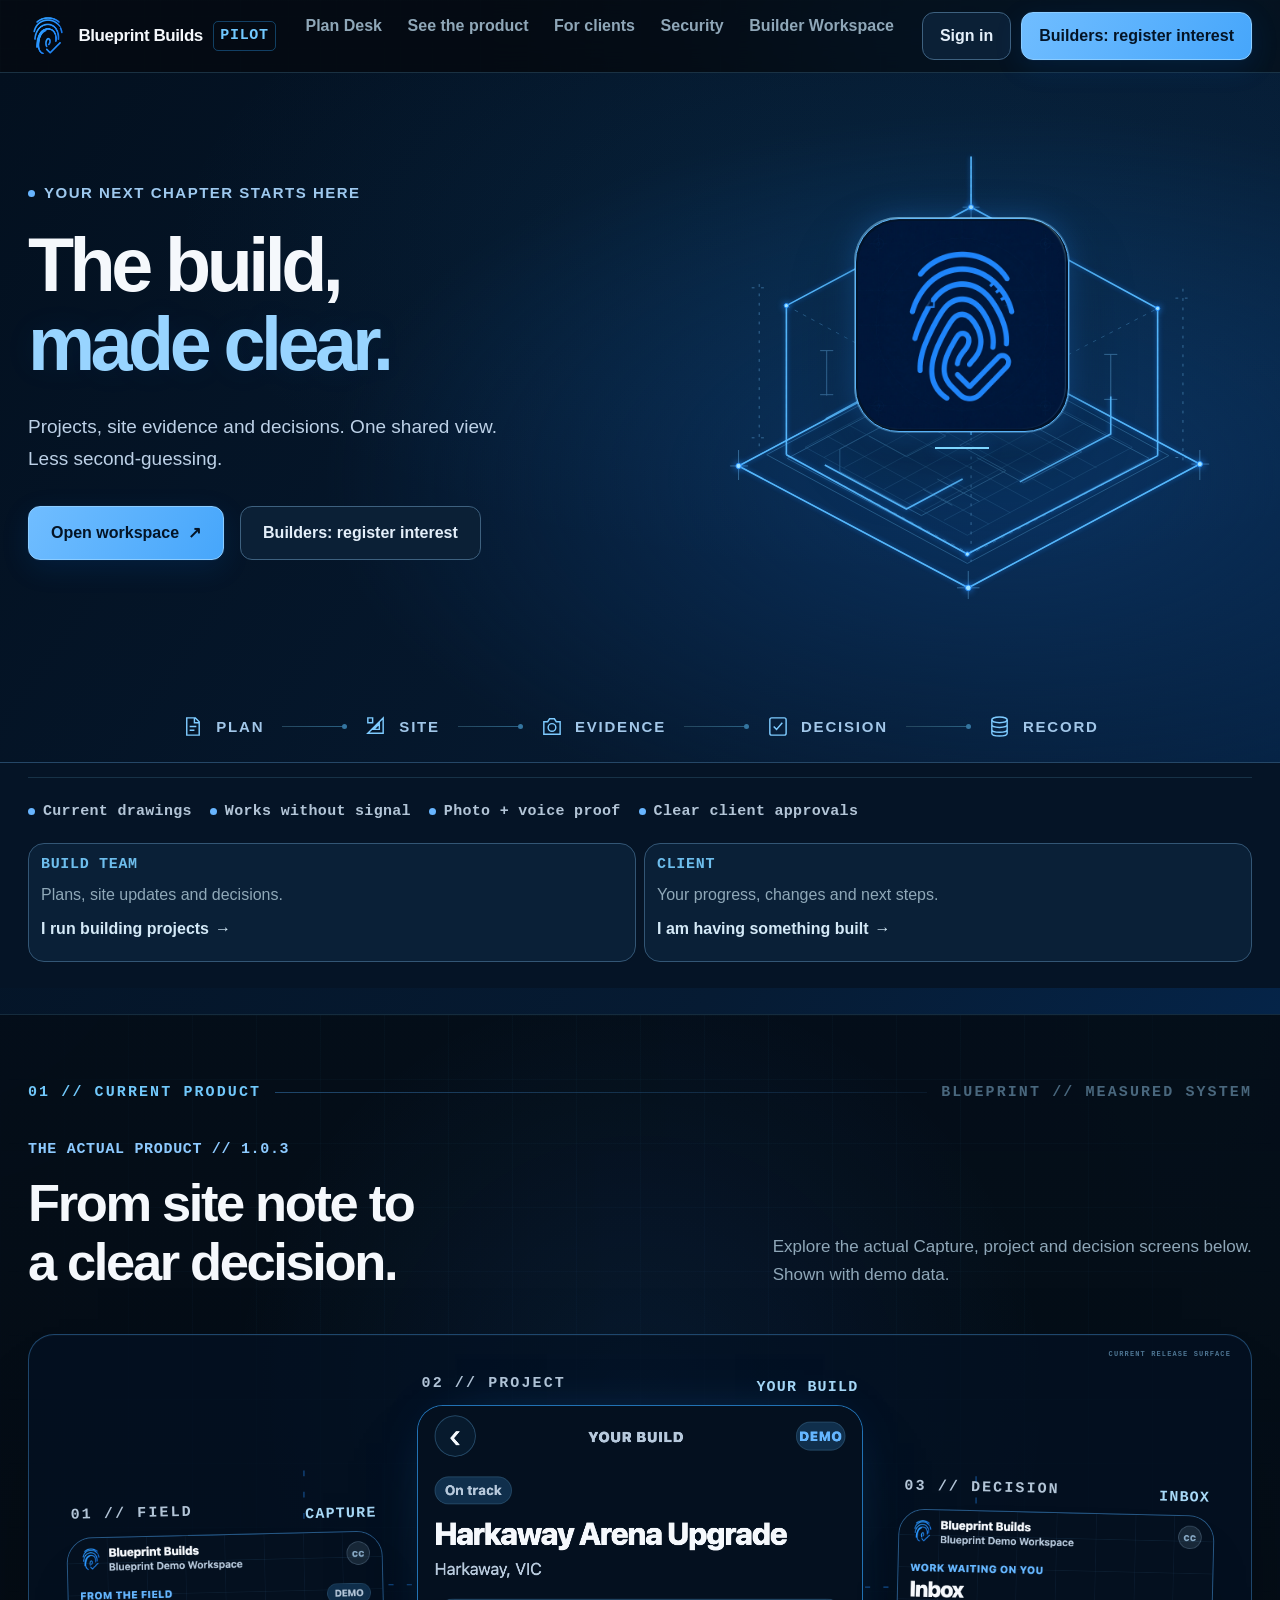
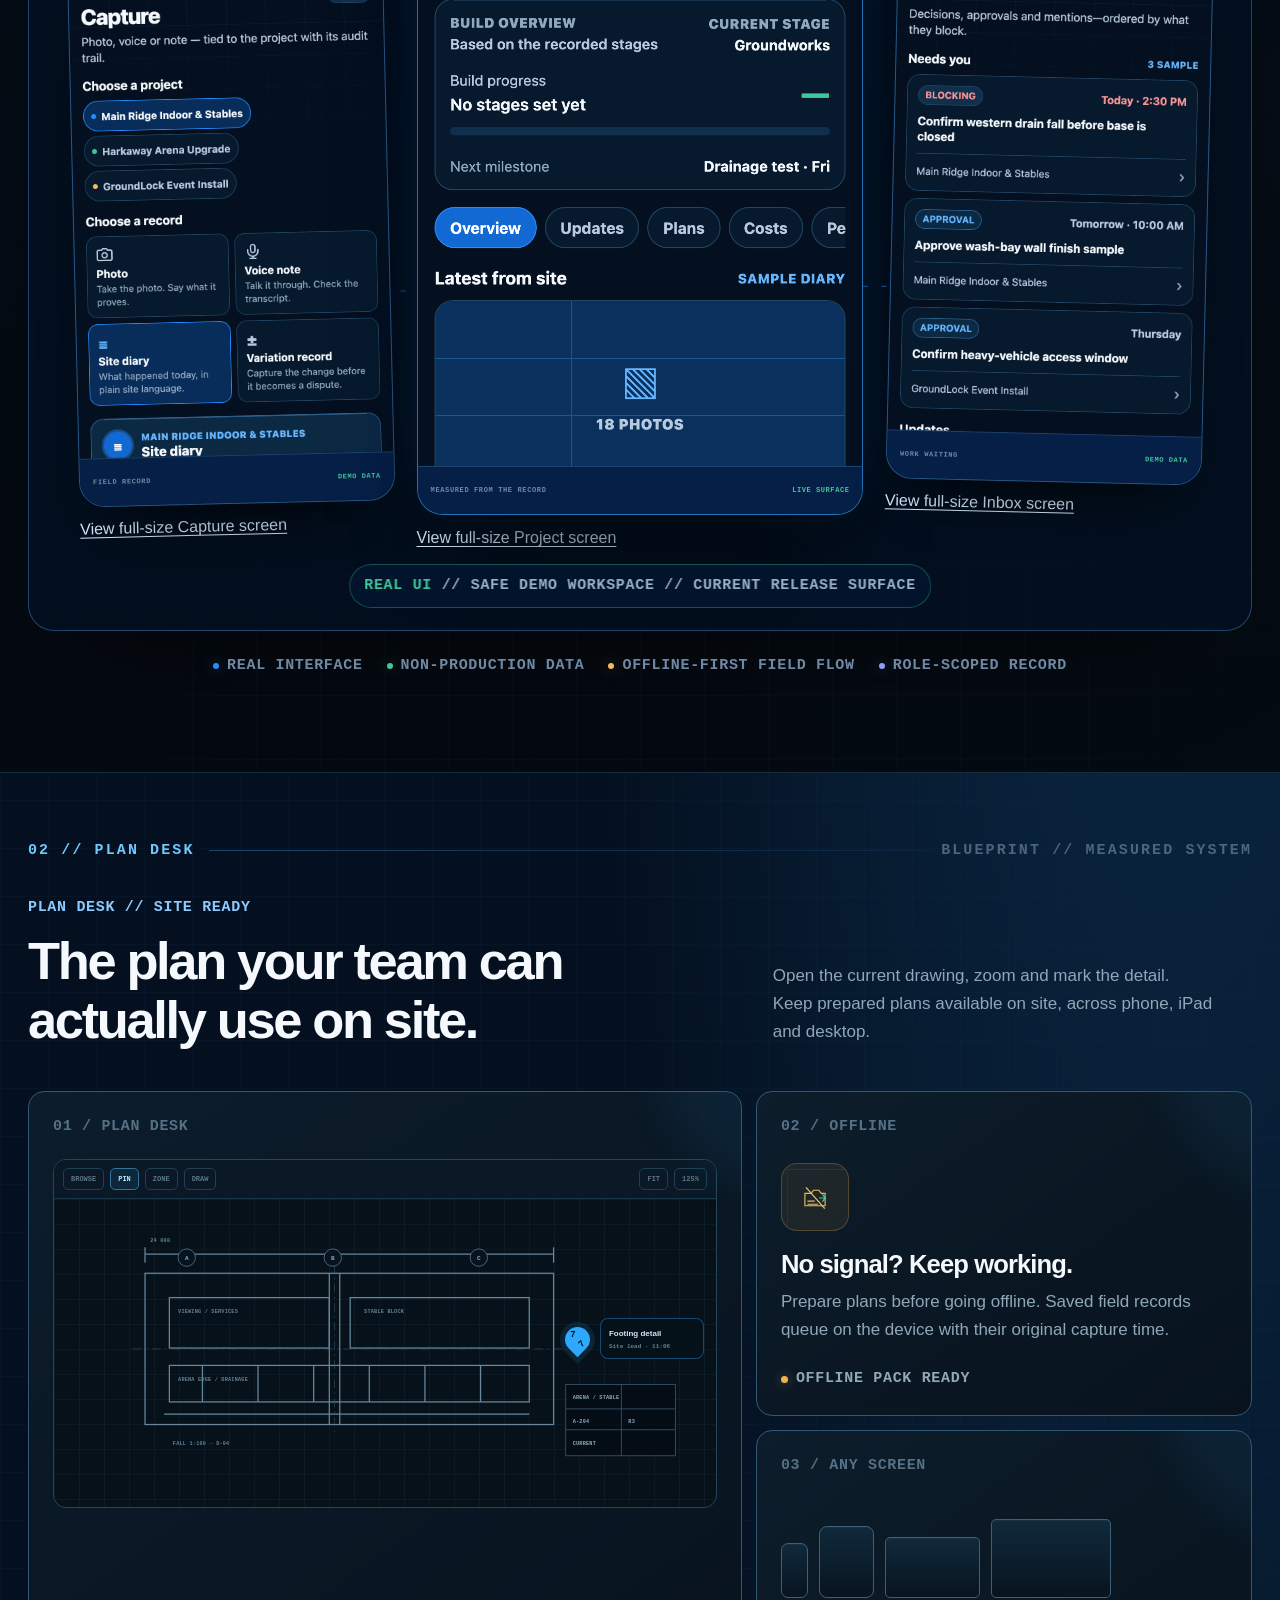
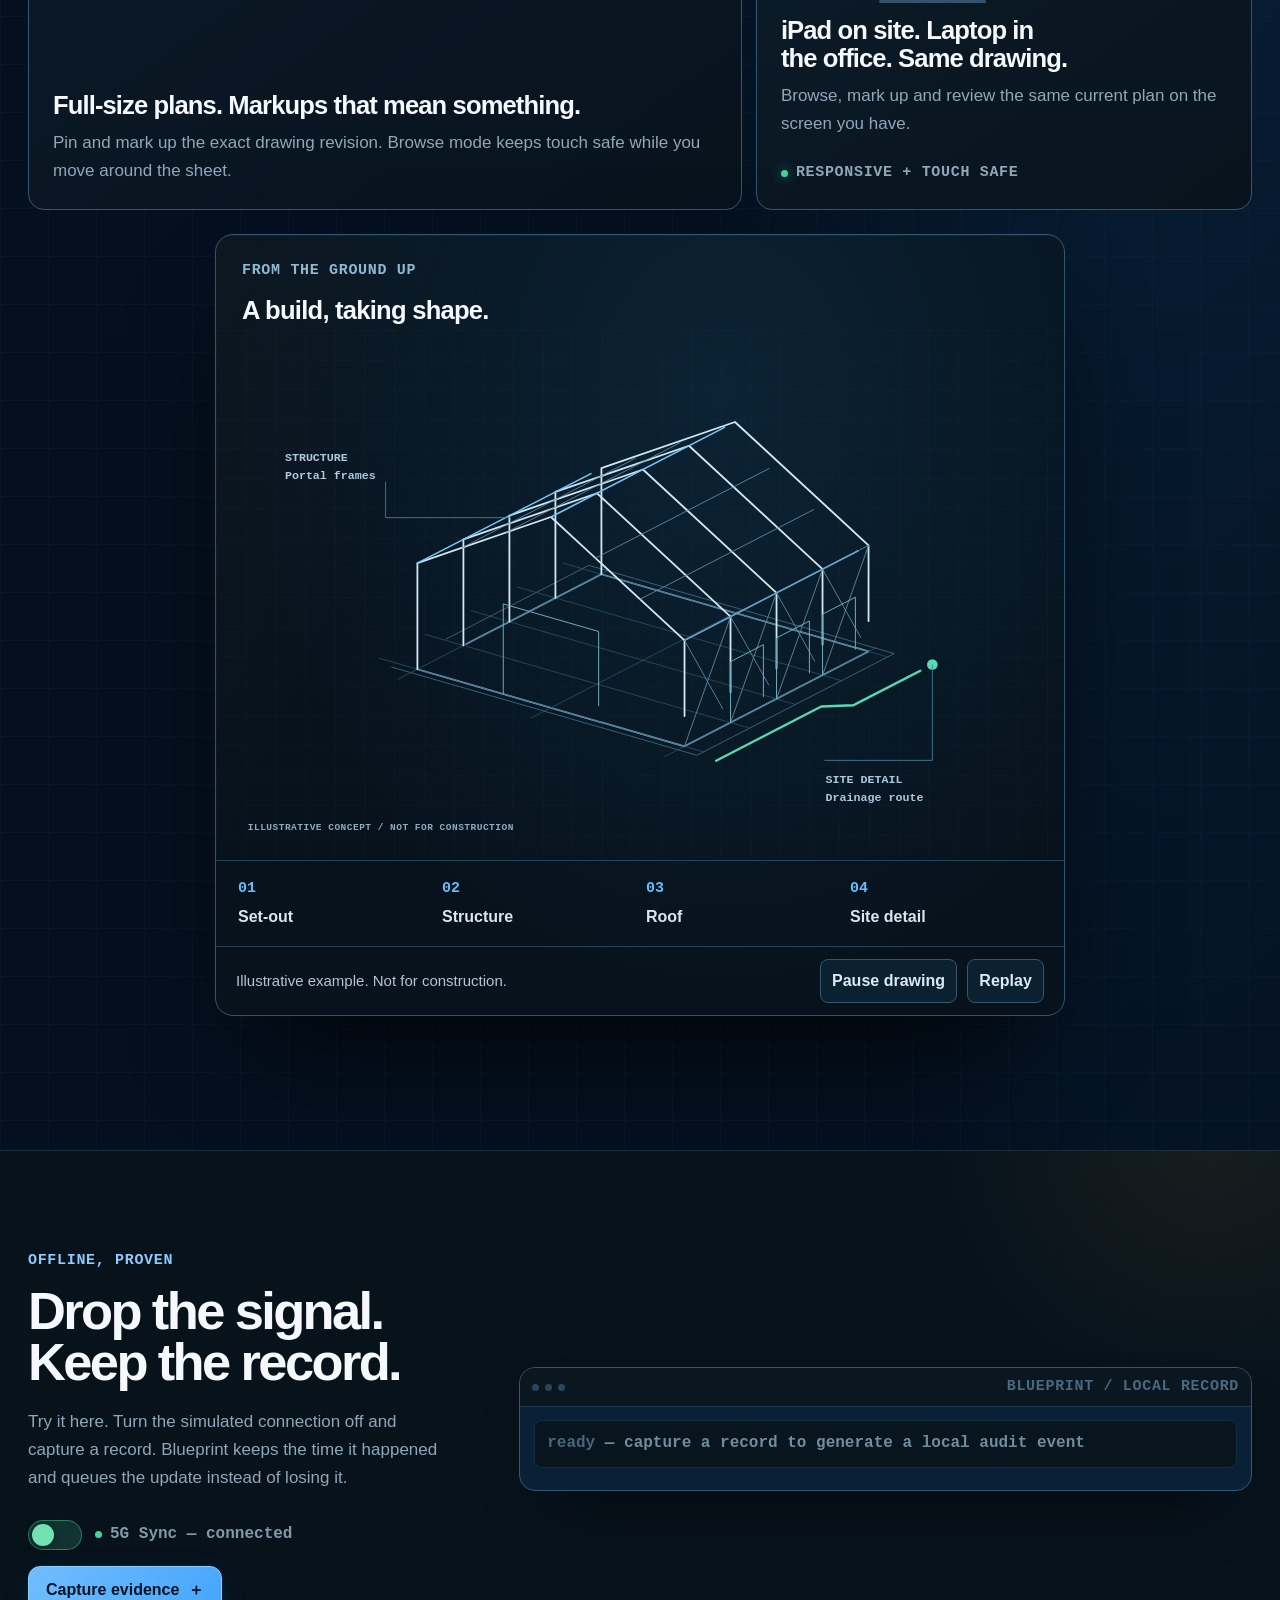
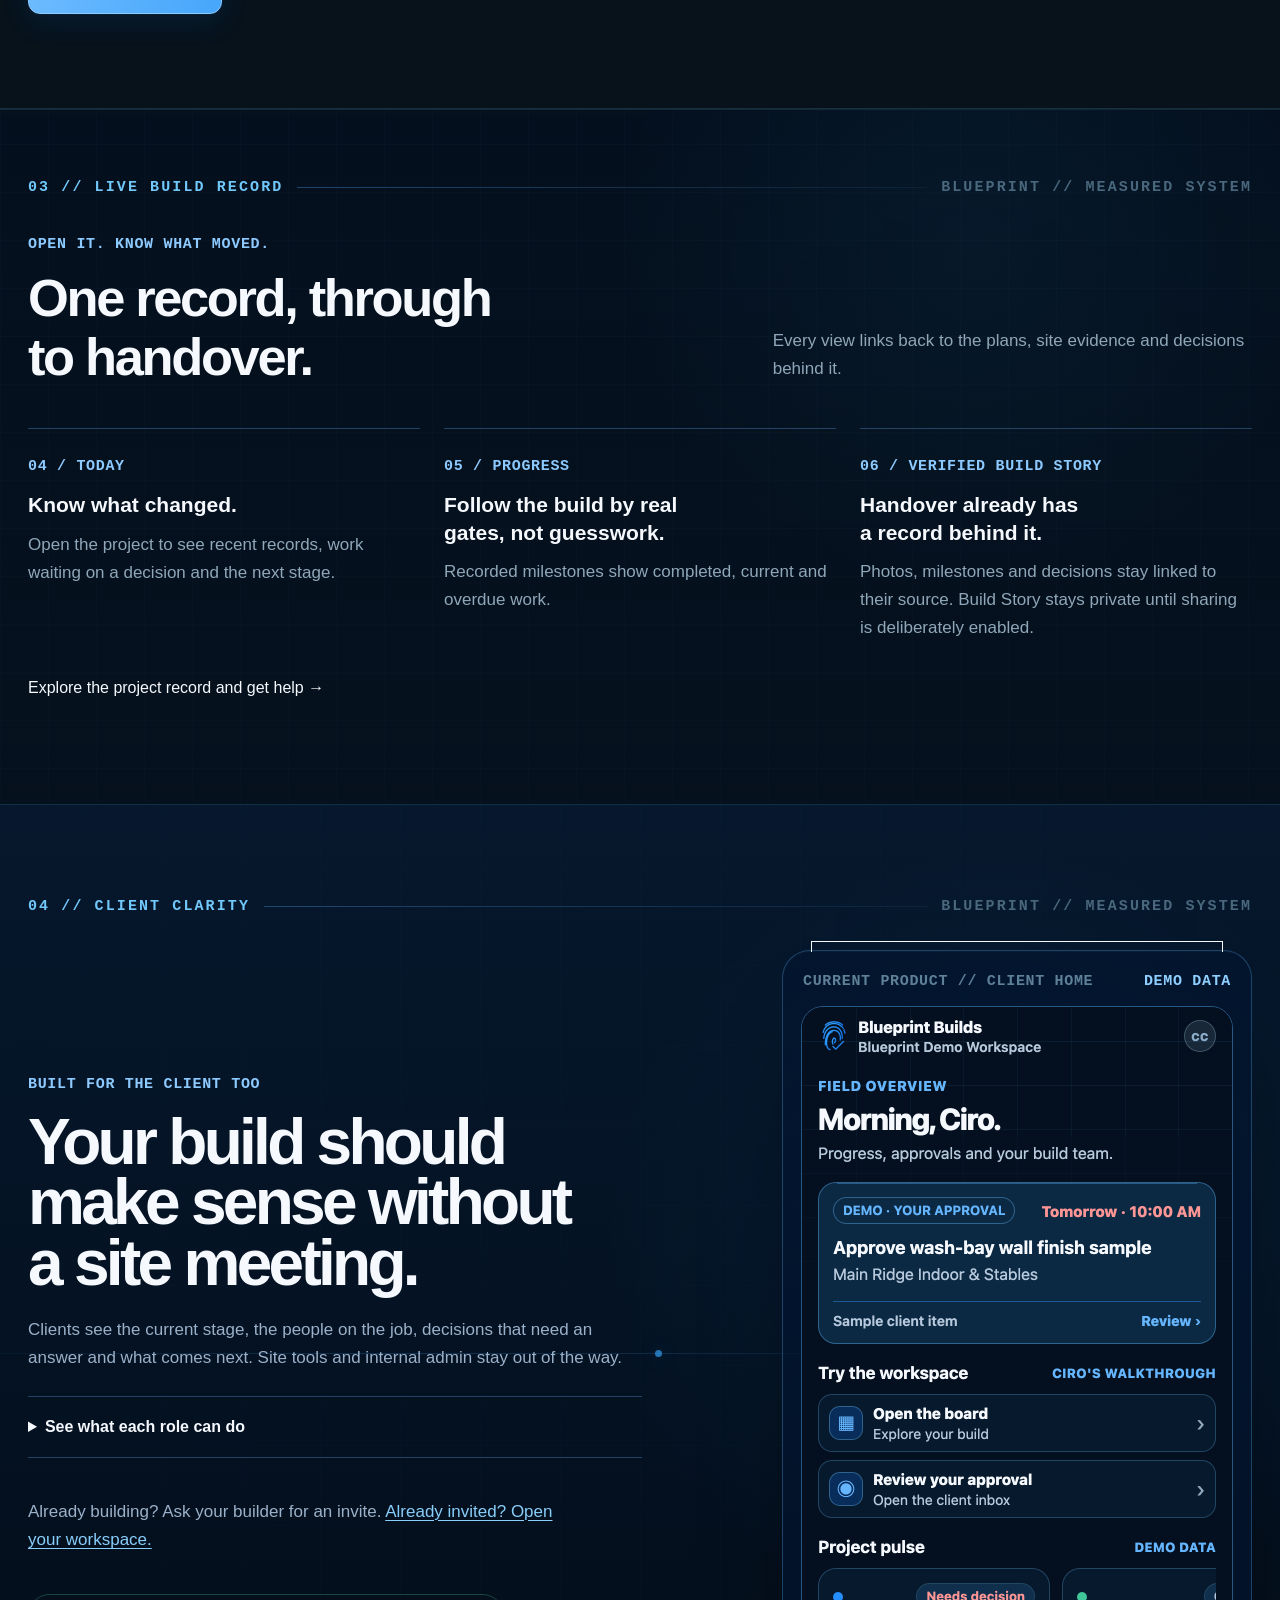
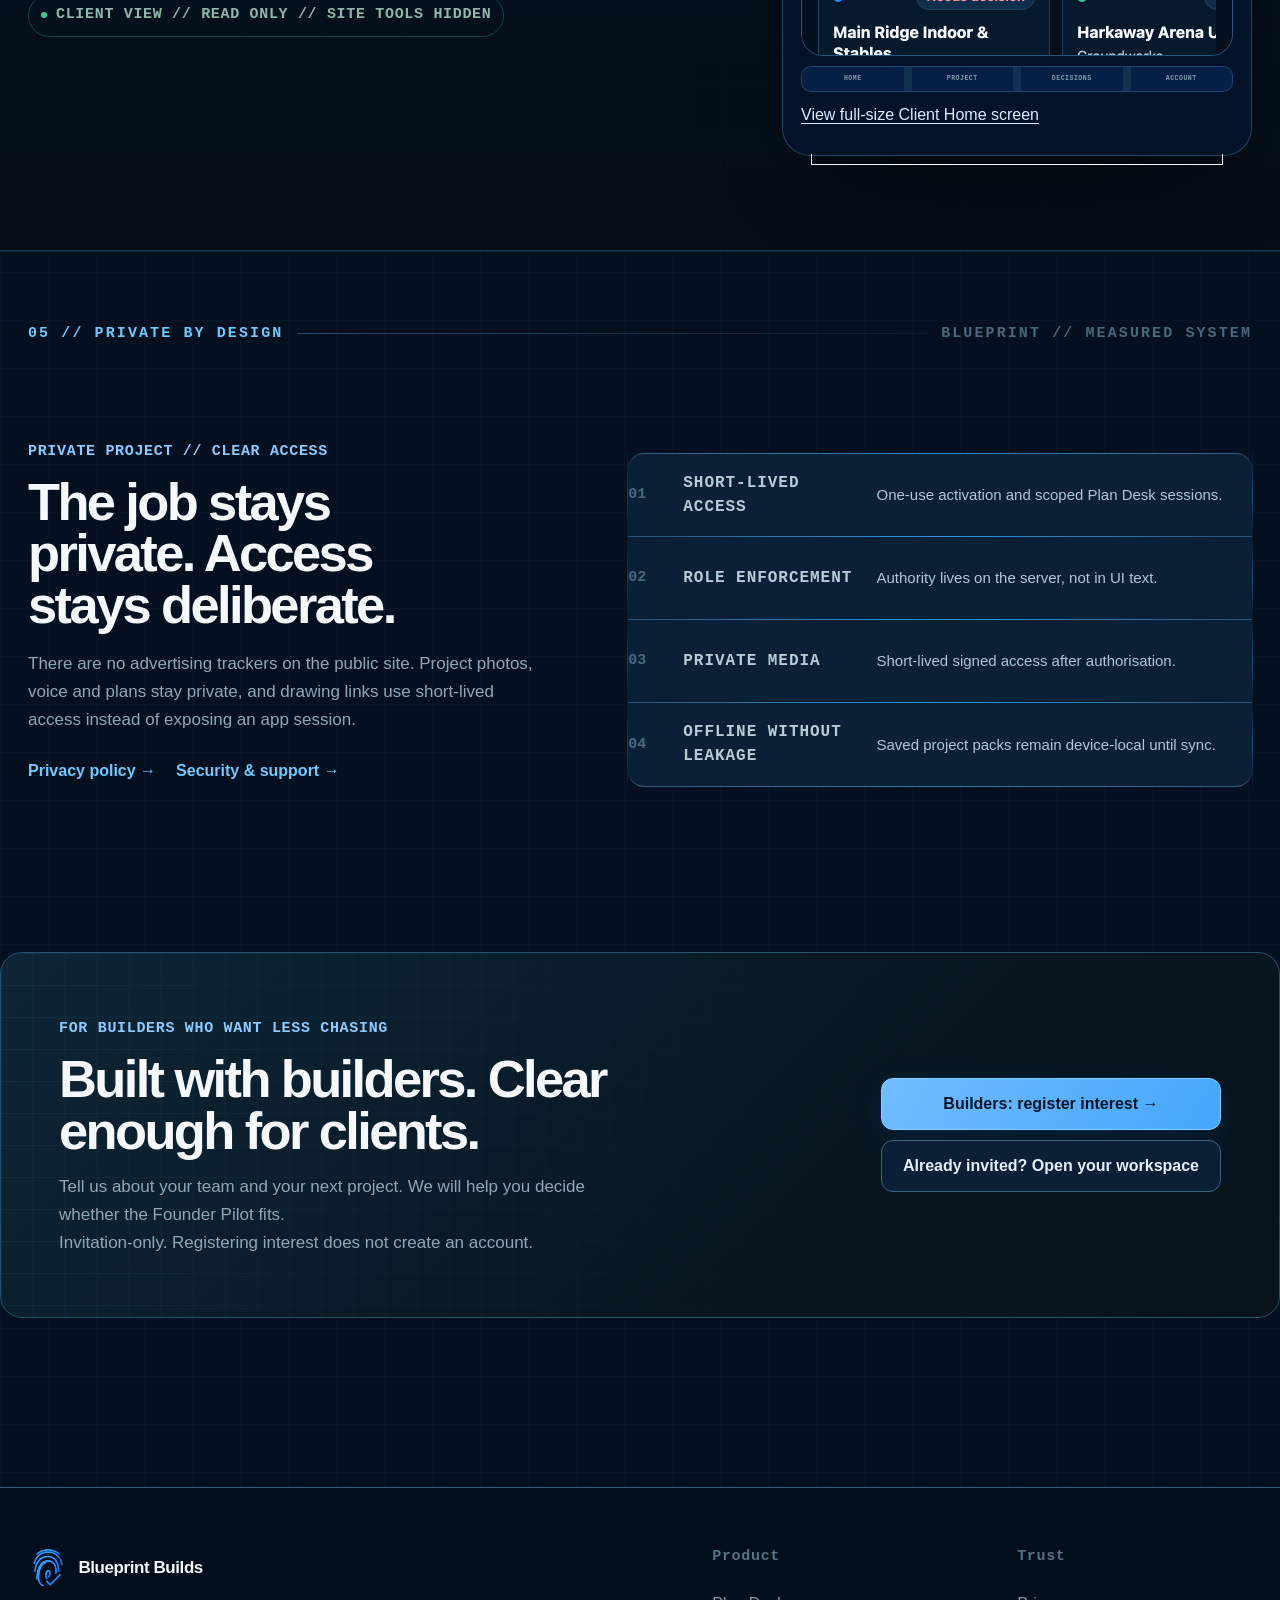
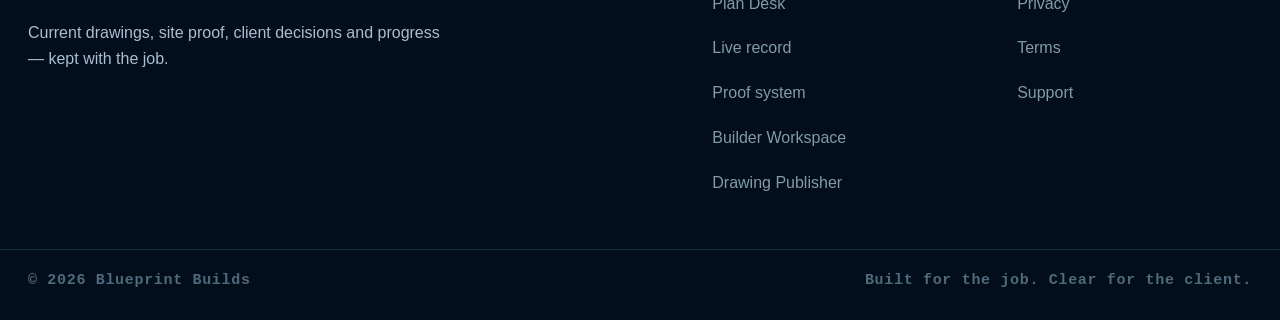
==== index.html @ 15d4aab5 "Publish current Blueprint product visuals" ====
<!DOCTYPE html>
<html lang="en-AU">
<head>
<meta charset="UTF-8" />
<meta name="viewport" content="width=device-width, initial-scale=1" />
<title>Blueprint Builds — Plans, Site Proof & Client Decisions</title>
<meta name="description" content="Keep current drawings, site records, variations, approvals and progress connected from the first day on site to handover." />
<meta name="theme-color" content="#04101f">
<meta name="robots" content="index,follow,max-image-preview:large" />
<link rel="icon" sizes="16x16" href="/assets/icons/fingerprint-16.png" type="image/png">
<link rel="icon" sizes="32x32" href="/assets/icons/fingerprint-32.png" type="image/png">
<link rel="icon" sizes="48x48" href="/assets/icons/fingerprint-48.png" type="image/png">
<link rel="canonical" href="https://blueprintbuilds.app/" />
<meta property="og:title" content="Blueprint Builds — The build, made clear." />
<meta property="og:description" content="Current drawings, site proof, client decisions and progress kept together from site start to handover." />
<meta property="og:type" content="website" />
<meta property="og:url" content="https://blueprintbuilds.app/" />
<meta property="og:image" content="https://blueprintbuilds.app/assets/og-blueprint-builds.png" />
<meta name="twitter:card" content="summary_large_image" />
<link rel="stylesheet" href="/assets/home.css" />
<link rel="stylesheet" href="/assets/blueprint-pulse-home.css" />
<link rel="stylesheet" href="/assets/blueprint-product-media.css" />
<link rel="stylesheet" href="/assets/blueprint-motion-system.css" />
<link rel="stylesheet" href="/assets/blueprint-client-experience.css" />
<link rel="stylesheet" href="/assets/blueprint-build-story.css" />
<link rel="stylesheet" href="/assets/blueprint-arrival.css?v=signature-20260920" />
<script type="application/ld+json">
{
  "@context": "https://schema.org",
  "@type": "SoftwareApplication",
  "name": "Blueprint Builds",
  "url": "https://blueprintbuilds.app/",
  "applicationCategory": "BusinessApplication",
  "operatingSystem": "Web, iOS",
  "description": "Construction delivery software that keeps current plans, site records, decisions, approvals and progress connected for build teams and clients.",
  "featureList": [
    "Adaptive construction Plan Desk",
    "Offline PDF viewing and markups",
    "Time-stamped field evidence",
    "Auditable decisions and variations",
    "Record-derived Build Flight Tracker",
    "Live Today cockpit",
    "Verified Build Story and secure workspace handoff",
    "Role-scoped client access",
    "Evidence bundle export"
  ]
}
</script>
<link rel="stylesheet" href="/assets/blueprint-readability-v1.css">
<link rel="apple-touch-icon" sizes="180x180" href="/apple-touch-icon.png">
<link rel="stylesheet" href="/assets/blueprint-system-v1.css">
</head>
<body class="bp-readable bp-home" data-bpb-system="signature-v1" data-bpb-surface="home">
<div class="blueprint-field" aria-hidden="true"></div>
<div class="ambient ambient-a" aria-hidden="true"></div>
<div class="ambient ambient-b" aria-hidden="true"></div>

<header class="nav">
  <div class="shell nav-inner">
    <a class="brand" href="/" data-testid="nav-logo" aria-label="Blueprint Builds home">
      <span class="brand-mark"><img src="/assets/blueprint-fingerprint.png" alt="" width="30" height="30" /></span>
      <span>Blueprint <b>Builds</b></span>
      <span class="brand-version">PILOT</span>
    </a>
    <nav class="nav-links" aria-label="Primary">
      <a href="#plan-desk">Plan Desk</a>
      <a href="#product-reality">See the product</a>
      <a href="#client-clarity">For clients</a>
      <a href="#security">Security</a>
      <a href="/workspace/">Builder Workspace</a>
    </nav>
    <div class="nav-actions">
      <a class="btn btn-quiet" href="/workspace/">Sign in</a>
      <a class="btn btn-primary" href="#access">Builders: register interest</a>
      <button class="nav-toggle" data-testid="nav-menu-toggle" type="button" aria-label="Open menu" aria-expanded="false">
        <span></span><span></span><span></span>
      </button>
    </div>
  </div>
  <div class="mobile-menu" data-testid="mobile-menu">
    <a href="#plan-desk">Plan Desk</a>
    <a href="#live-record">Live record</a>
    <a href="#proof-system">Proof system</a>
    <a href="#roles">Access</a>
    <a href="#security">Security</a>
    <a href="/workspace/">Builder Workspace</a>
    <a class="btn btn-primary" href="#access">Builders: register interest</a>
  </div>
</header>

<main>
  <section class="hero">
    <div class="shell hero-grid">
      <div class="hero-copy">
        <div class="eyebrow"><span class="pulse"></span> YOUR NEXT CHAPTER STARTS HERE</div>
        <h1>The build,<br><span>made clear.</span></h1>
        <p class="hero-lead">Projects, site evidence and decisions. One shared view. Less second-guessing.</p>
        <div class="hero-actions">
          <a class="btn btn-primary btn-large" href="/workspace/">Open workspace <span aria-hidden="true">↗</span></a>
          <a class="btn btn-quiet btn-large" href="#access">Builders: register interest</a>
        </div>
      </div>

      <div class="bp-arrival hero-system" data-blueprint-arrival data-state="finished">
        <div class="bp-arrival-sheet" aria-hidden="true" inert>
          <svg class="bpb-plan-drawing" viewBox="0 0 600 480" fill="none" focusable="false">
 <path class="bpb-plan-floor" d="M62 337L310 205L554 335L307 467Z"/>
 <g class="bpb-plan-ghost">
  <path d="M62 337L310 205L554 335L307 467L62 337Z M92 325L308 210L521 326L306 441L92 325Z M114 329L307 226L500 329L306 431L114 329Z"/>
  <path d="M133 317L307 224L482 317 M153 328L326 235 M174 339L347 246 M196 350L368 257 M217 362L389 269 M239 373L411 280 M260 384L432 291 M281 395L454 303 M133 317L306 411L482 317 M156 305L329 399 M179 293L352 387 M202 281L375 375 M225 269L398 363 M248 257L421 351 M271 245L444 339" opacity=".44"/>
  <path d="M170 319L280 260L340 292L298 315L347 342L257 390L170 343V319Z M355 283L428 322L366 355L316 328 M241 282L283 305L241 327L201 305 M274 351L319 375 M259 362L290 379"/>
  <path d="M113 325V166L310 61L509 169V326 M310 61V211 M113 166L310 272L509 169 M113 325L310 431L509 326" stroke-dasharray="4 6"/>
 </g>
 <g class="bpb-plan-detail">
  <path d="M62 320V352 M53 337H72 M554 320V352 M545 335H564 M307 449V479 M295 467H319 M310 47V75 M301 61H319"/>
  <path d="M84 143V317 M76 147H92 M76 307H92 M536 148V337 M528 158H544 M528 328H544 M310 7V56 M310 277V439" stroke-dasharray="3 7"/>
  <path d="M156 262V214 M163 214H149 M163 261H149 M459 266V218 M452 218H466 M452 266H466"/>
 </g>
 <g class="bpb-plan-route">
  <path data-trace pathLength="1" d="M62 337L307 467L554 335"/>
  <path data-trace pathLength="1" d="M62 337L310 205L554 335"/>
  <path data-trace pathLength="1" d="M113 325L306 431L509 326"/>
  <path data-trace pathLength="1" d="M113 325V166L310 61L509 169V326"/>
  <path data-trace pathLength="1" d="M310 61V7 M310 270V304 M154 336L241 383L301 351"/>
  <path data-trace pathLength="1" d="M362 354L459 303V263 M155 287L199 263V227"/>
 </g>
 <g class="bpb-plan-node"><circle cx="62" cy="337" r="2.8"/><circle cx="307" cy="467" r="3"/><circle cx="554" cy="335" r="2.8"/><circle cx="113" cy="166" r="2.3"/><circle cx="310" cy="61" r="2.7"/><circle cx="509" cy="169" r="2.3"/><circle cx="306" cy="431" r="2.3"/></g>
</svg>
          <div class="bpb-mark-stage" data-mark-stage>
            <img class="bp-arrival-art" data-arrival-art src="/assets/blueprint-identity-master.webp" width="178" height="178" alt="" fetchpriority="high" decoding="sync" />
            <div class="bp-arrival-rule"></div>
          </div>
        </div>
        <button class="bp-arrival-skip" type="button" data-arrival-skip hidden aria-label="Skip welcome animation">Still view</button>
      </div>
    </div>
    <div class="shell truth-rail" aria-label="Blueprint Builds connected workflow">
      <span><svg aria-hidden="true" viewBox="0 0 24 24" focusable="false"><path d="M6 3h9l4 4v14H6z M14 3v5h5 M9 12h7 M9 16h5"/></svg>PLAN</span><i></i><span><svg aria-hidden="true" viewBox="0 0 24 24" focusable="false"><path d="M4 19L20 3v16H4z M10 15l6-6v6z M4 3h5v5H4z"/></svg>SITE</span><i></i><span><svg aria-hidden="true" viewBox="0 0 24 24" focusable="false"><path d="M4 7h4l2-3h5l2 3h4v13H4z"/><circle cx="12.5" cy="13" r="4"/></svg>EVIDENCE</span><i></i><span><svg aria-hidden="true" viewBox="0 0 24 24" focusable="false"><rect x="4" y="3" width="17" height="18" rx="2"/><path d="M8 12l3 3 6-7"/></svg>DECISION</span><i></i><span><svg aria-hidden="true" viewBox="0 0 24 24" focusable="false"><ellipse cx="12" cy="5" rx="8" ry="3"/><path d="M4 5v14c0 4 16 4 16 0V5 M4 10c0 4 16 4 16 0 M4 15c0 4 16 4 16 0"/></svg>RECORD</span>
    </div>
  <div class="bpb-welcome-audiences" aria-label="For building teams and clients"><div class="shell">
        <div class="hero-facts" aria-label="Blueprint Builds product facts">
          <span><i class="status status-live"></i> Current drawings</span>
          <span><i class="status status-offline"></i> Works without signal</span>
          <span><i class="status status-proof"></i> Photo + voice proof</span>
          <span><i class="status status-secure"></i> Clear client approvals</span>
        </div>
        <div class="hero-audiences" aria-label="Blueprint Builds for builders and clients">
          <div><span>BUILD TEAM</span><p>Plans, site updates and decisions.</p><a href="#access">I run building projects <span aria-hidden="true">&rarr;</span></a></div>
          <div><span>CLIENT</span><p>Your progress, changes and next steps.</p><a href="#client-clarity">I am having something built <span aria-hidden="true">&rarr;</span></a></div>
        </div>
  </div></div>
  </section>





  <section class="product-reality" id="product-reality">
    <div class="shell" id="proof-system">
      <div class="section-heading product-reality-heading reveal">
        <div><span class="section-kicker">THE ACTUAL PRODUCT // 1.0.3</span><h2>From site note to a clear decision.</h2></div>
        <p>Explore the actual Capture, project and decision screens below. Shown with demo data.</p>
      </div>
      <div class="product-reality-stage reveal">
        <svg class="product-reality-wires" viewBox="0 0 1200 760" preserveAspectRatio="none" aria-hidden="true">
          <path d="M105 590H290V472H455V380H600" />
          <path d="M1095 575H914V468H748V380H600" />
          <path d="M270 115V212H430V298H600V380" />
          <path d="M930 120V214H770V300H600V380" />
          <path class="product-wire-ticks" d="M280 580V600M904 565V585M260 202H280M920 204H940M590 370V390" />
        </svg>
        <figure class="product-shot product-shot-capture">
          <figcaption class="product-shot-label"><span>01 // FIELD</span><b>CAPTURE</b></figcaption>
          <div class="product-device">
            <div class="product-viewport"><img src="/assets/product-media/capture-product.png" width="860" height="1560" loading="lazy" alt="Blueprint Builds Capture screen showing photo, voice, site diary and variation record paths" /></div>
            <div class="product-device-footer"><span>FIELD RECORD</span><b>DEMO DATA</b></div>
          </div>
        <a class="bp-screen-link" href="/assets/product-media/capture-product.png" target="_blank" rel="noopener" aria-label="View full-size Capture example screen (opens a new tab)">View full-size Capture screen</a>
        </figure>
        <figure class="product-shot product-shot-primary">
          <figcaption class="product-shot-label"><span>02 // PROJECT</span><b>YOUR BUILD</b></figcaption>
          <div class="product-device">
            <div class="product-viewport"><img src="/assets/product-media/project-command-product.png" width="860" height="1400" loading="lazy" alt="Blueprint Builds project view showing measured progress, the build timeline and a blocking decision" /></div>
            <div class="product-device-footer"><span>MEASURED FROM THE RECORD</span><b>LIVE SURFACE</b></div>
          </div>
        <a class="bp-screen-link" href="/assets/product-media/project-command-product.png" target="_blank" rel="noopener" aria-label="View full-size Project example screen (opens a new tab)">View full-size Project screen</a>
        </figure>
        <figure class="product-shot product-shot-inbox">
          <figcaption class="product-shot-label"><span>03 // DECISION</span><b>INBOX</b></figcaption>
          <div class="product-device">
            <div class="product-viewport"><img src="/assets/product-media/inbox-product.png" width="860" height="1560" loading="lazy" alt="Blueprint Builds Inbox showing blocking decisions and approvals ordered by what they hold up" /></div>
            <div class="product-device-footer"><span>WORK WAITING</span><b>DEMO DATA</b></div>
          </div>
        <a class="bp-screen-link" href="/assets/product-media/inbox-product.png" target="_blank" rel="noopener" aria-label="View full-size Inbox example screen (opens a new tab)">View full-size Inbox screen</a>
        </figure>
        <div class="product-release-note"><strong>REAL UI</strong> // SAFE DEMO WORKSPACE // CURRENT RELEASE SURFACE</div>
      </div>
      <div class="product-swipe-hint" aria-hidden="true">SWIPE // PROJECT -> CAPTURE -> INBOX</div>
      <div class="product-reality-rail" aria-label="Current product proof points">
        <span><i></i> REAL INTERFACE</span><span><i></i> NON-PRODUCTION DATA</span><span><i></i> OFFLINE-FIRST FIELD FLOW</span><span><i></i> ROLE-SCOPED RECORD</span>
      </div>
    </div>
  </section>

  <section class="plan-desk" id="plan-desk">
    <div class="shell">
      <div class="section-heading reveal">
        <div><span class="section-kicker">PLAN DESK // SITE READY</span><h2>The plan your team can actually use on site.</h2></div>
        <p>Open the current drawing, zoom and mark the detail. Keep prepared plans available on site, across phone, iPad and desktop.</p>
      </div>
      <div class="feature-grid">
        <article class="feature-card feature-wide reveal">
          <div class="feature-number">01 / PLAN DESK</div>
          <div class="mini-plan" aria-hidden="true">
            <div class="mini-toolbar"><span>BROWSE</span><span class="selected">PIN</span><span>ZONE</span><span>DRAW</span><i></i><span>FIT</span><span>125%</span></div>
            <div class="mini-sheet">
              <div class="mini-grid"></div>
              <svg class="mini-issued-plan" viewBox="0 0 720 300" aria-hidden="true">
                <g class="mini-plan-lines">
                  <rect x="84" y="60" width="470" height="174"/>
                  <rect x="112" y="88" width="184" height="58"/><rect x="320" y="88" width="206" height="58"/>
                  <rect x="112" y="166" width="414" height="42"/>
                  <path d="M296 60V234M308 60V234M84 48V30M554 48V30M84 38H554"/>
                  <path d="M106 222H526M150 166V208M214 166V208M278 166V208M342 166V208M406 166V208M470 166V208"/>
                  <path class="mini-centre" d="M70 147H566M302 50V244"/>
                </g>
                <g class="mini-plan-refs">
                  <circle cx="132" cy="42" r="10"/><text x="132" y="45">A</text>
                  <circle cx="300" cy="42" r="10"/><text x="300" y="45">B</text>
                  <circle cx="468" cy="42" r="10"/><text x="468" y="45">C</text>
                </g>
                <g class="mini-plan-copy">
                  <text x="90" y="24">24 000</text><text x="122" y="106">VIEWING / SERVICES</text><text x="336" y="106">STABLE BLOCK</text>
                  <text x="122" y="184">ARENA EDGE / DRAINAGE</text><text x="116" y="258">FALL 1:100 → D-04</text>
                </g>
                <g class="mini-plan-titleblock">
                  <rect x="568" y="188" width="126" height="82"/><path d="M568 216H694M568 240H694M632 188V270"/>
                  <text x="576" y="205">ARENA / STABLE</text><text x="576" y="232">A-204</text><text x="640" y="232">R3</text><text x="576" y="258">CURRENT</text>
                </g>
              </svg>
              <div class="mini-pin">7</div>
              <div class="mini-note"><b>Footing detail</b><small>Site lead · 11:06</small></div>
            </div>
          </div>
          <div class="feature-copy"><h3>Full-size plans. Markups that mean something.</h3><p>Pin and mark up the exact drawing revision. Browse mode keeps touch safe while you move around the sheet.</p></div>
        </article>
        <article class="feature-card reveal">
          <div class="feature-number">02 / OFFLINE</div>
          <div class="feature-icon bp-feature-icon" aria-hidden="true"><svg viewBox="0 0 36 36"><path d="M5 12h8l3-4h7l3 4h5v16H5z"/><path d="M9 22h8M9 26h12"/><path class="accent" d="M24 18h7M28 14l3 4-3 4"/><path class="slash" d="M7 5l23 26"/></svg></div>
          <h3>No signal? Keep working.</h3>
          <p>Prepare plans before going offline. Saved field records queue on the device with their original capture time.</p>
          <div class="micro-status"><span class="status status-offline"></span> OFFLINE PACK READY</div>
        </article>
        <article class="feature-card reveal">
          <div class="feature-number">03 / ANY SCREEN</div>
          <div class="device-row" aria-hidden="true"><span class="device-phone"></span><span class="device-tablet"></span><span class="device-laptop"></span><span class="device-wall"></span></div>
          <h3>iPad on site. Laptop in the office. Same drawing.</h3>
          <p>Browse, mark up and review the same current plan on the screen you have.</p>
          <div class="micro-status"><span class="status status-live"></span> RESPONSIVE + TOUCH SAFE</div>
        </article>
      </div>
    </div>
  <div class="bpb-building-example" aria-label="Illustrative architectural sequence"><div class="shell">
<figure class="command-frame building-frame" data-building-sequence>
          <figcaption class="building-heading"><span>FROM THE GROUND UP</span><b>A build, taking shape.</b></figcaption>
<svg class="building-scene" viewBox="0 0 800 500" role="img" aria-labelledby="building-title building-description">
  <title id="building-title">An arena building taking shape from set-out to site detail</title>
  <desc id="building-description">An illustrative building with a ground plan, repeated portal frames, a pitched roof and a highlighted drainage route. This is not a construction drawing or a live project record.</desc>
  <defs><pattern id="building-grid" width="28" height="28" patternUnits="userSpaceOnUse"><path d="M28 0H0V28" fill="none" stroke="currentColor" stroke-width=".5"/></pattern></defs>
  <rect width="800" height="500" fill="url(#building-grid)" class="building-grid"/>
  <g data-building-stage="setout"><path class="building-trace boundary" pathLength="1" d="M165.8 318.0L453.8 401.2L639.8 305.2L351.8 222.0L165.8 318.0"/><path class="building-trace slab" pathLength="1" d="M190.0 320.0L442.0 392.8L615.6 303.2L363.6 230.4L190.0 320.0"/><path class="building-trace datum" pathLength="1" d="M154.0 309.6L478.0 403.2"/><path class="building-trace datum" pathLength="1" d="M197.4 287.2L521.4 380.8"/><path class="building-trace datum" pathLength="1" d="M240.8 264.8L564.8 358.4"/><path class="building-trace datum" pathLength="1" d="M284.2 242.4L608.2 336.0"/><path class="building-trace datum" pathLength="1" d="M327.6 220.0L651.6 313.6"/><path class="building-trace datum" pathLength="1" d="M171.4 329.6L382.2 220.8"/><path class="building-trace datum" pathLength="1" d="M297.4 366.0L508.2 257.2"/><path class="building-trace datum" pathLength="1" d="M423.4 402.4L634.2 293.6"/></g>
  <g data-building-stage="structure"><path class="building-trace portal" pathLength="1" d="M363.6 230.4L363.6 130.4L489.6 86.8L615.6 203.2L615.6 303.2"/><path class="building-trace portal" pathLength="1" d="M320.2 252.8L320.2 152.8L446.2 109.2L572.2 225.6L572.2 325.6"/><path class="building-trace portal" pathLength="1" d="M276.8 275.2L276.8 175.2L402.8 131.6L528.8 248.0L528.8 348.0"/><path class="building-trace portal" pathLength="1" d="M233.4 297.6L233.4 197.6L359.4 154.0L485.4 270.4L485.4 370.4"/><path class="building-trace portal" pathLength="1" d="M190.0 320.0L190.0 220.0L316.0 176.4L442.0 292.8L442.0 392.8"/><path class="building-trace eave" pathLength="1" d="M190.0 220.0L363.6 130.4"/><path class="building-trace eave" pathLength="1" d="M442.0 292.8L615.6 203.2"/><path class="building-trace ridge" pathLength="1" d="M316.0 176.4L489.6 86.8"/></g>
  <g data-building-stage="roof"><path class="building-trace purlin" pathLength="1" d="M232.0 205.5L405.6 115.9"/><path class="building-trace purlin" pathLength="1" d="M274.0 190.9L447.6 101.3"/><path class="building-trace purlin" pathLength="1" d="M358.0 215.2L531.6 125.6"/><path class="building-trace purlin" pathLength="1" d="M400.0 254.0L573.6 164.4"/><path class="building-trace bracing" pathLength="1" d="M442.0 392.8L485.4 270.4L442.0 292.8L485.4 370.4"/><path class="building-trace bracing" pathLength="1" d="M485.4 370.4L528.8 248.0L485.4 270.4L528.8 348.0"/><path class="building-trace bracing" pathLength="1" d="M528.8 348.0L572.2 225.6L528.8 248.0L572.2 325.6"/><path class="building-trace bracing" pathLength="1" d="M572.2 325.6L615.6 203.2L572.2 225.6L615.6 303.2"/></g>
  <g data-building-stage="detail"><path class="building-trace door" pathLength="1" d="M271.0 343.4L271.0 258.4L361.0 284.4L361.0 369.4"/><path class="building-trace stalls" pathLength="1" d="M485.4 370.4L485.4 312.9L516.4 296.9L516.4 354.4"/><path class="building-trace stalls" pathLength="1" d="M528.8 348.0L528.8 290.5L559.8 274.5L559.8 332.0"/><path class="building-trace stalls" pathLength="1" d="M572.2 325.6L572.2 268.1L603.2 252.1L603.2 309.6"/><path class="building-trace drain" pathLength="1" d="M471.8 406.4L571.0 355.2L601.4 354.0L675.8 315.6"/><circle class="building-outlet" cx="675.8" cy="315.6" r="5"/></g>
  <g class="building-annotations" aria-hidden="true"><path d="M675.8 315.6V406H574"/><text x="575" y="427">SITE DETAIL</text><text x="575" y="444">Drainage route</text><path d="M278 177H160V143"/><text x="65" y="124">STRUCTURE</text><text x="65" y="141">Portal frames</text></g>
  <text x="30" y="472" class="building-caption">ILLUSTRATIVE CONCEPT / NOT FOR CONSTRUCTION</text>
</svg>
          <div class="building-sequence-steps" aria-label="Drawing stages"><span>01 <b>Set-out</b></span><span>02 <b>Structure</b></span><span>03 <b>Roof</b></span><span>04 <b>Site detail</b></span></div>
          <div class="building-controls"><span>Illustrative example. Not for construction.</span><button type="button" data-building-pause aria-pressed="false" hidden>Pause drawing</button><button type="button" data-building-replay hidden>Replay</button></div>
        </figure>
  </div></div>
  </section>

  <section class="offline-demo" id="offline-demo">
    <div class="shell offline-layout">
      <div class="offline-copy reveal">
        <span class="section-kicker">OFFLINE, PROVEN</span>
        <h2>Drop the signal.<br>Keep the record.</h2>
        <p>Try it here. Turn the simulated connection off and capture a record. Blueprint keeps the time it happened and queues the update instead of losing it.</p>
        <div class="network-control">
          <div class="switch" data-testid="offline-simulator-toggle" role="switch" tabindex="0" aria-checked="false" aria-label="Toggle network connectivity"><div class="knob"></div></div>
          <p data-testid="sim-network-label"><span class="dot sync"></span> 5G Sync — connected</p>
        </div>
        <button class="btn btn-primary" data-testid="sim-capture-button" type="button">Capture evidence <span>＋</span></button>
      </div>
      <div class="terminal reveal" data-testid="sim-capture-output">
        <div class="terminal-top"><span></span><span></span><span></span><b>BLUEPRINT / LOCAL RECORD</b></div>
        <div class="log-line"><span class="k">ready</span> — capture a record to generate a local audit event</div>
      </div>
    </div>
  </section>

  <section class="live-record" id="live-record">
    <div class="shell">
      <div class="section-heading reveal">
        <div><span class="section-kicker">OPEN IT. KNOW WHAT MOVED.</span><h2>One record, through to handover.</h2></div>
        <p>Every view links back to the plans, site evidence and decisions behind it.</p>
      </div>
      <div class="record-summary reveal">
        <article><span class="section-kicker">04 / TODAY</span><h3>Know what changed.</h3><p>Open the project to see recent records, work waiting on a decision and the next stage.</p></article>
        <article><span class="section-kicker">05 / PROGRESS</span><h3>Follow the build by real gates, not guesswork.</h3><p>Recorded milestones show completed, current and overdue work.</p></article>
        <article id="build-story"><span class="section-kicker">06 / VERIFIED BUILD STORY</span><h3>Handover already has a record behind it.</h3><p>Photos, milestones and decisions stay linked to their source. Build Story stays private until sharing is deliberately enabled.</p></article>
      </div>
      <a class="record-help" href="/support/#project-record">Explore the project record and get help &rarr;</a>
    </div>
  </section>

  <section class="client-clarity" id="client-clarity">
    <div class="shell client-clarity-layout">
      <div class="client-calm-line" aria-hidden="true"></div>
      <div class="client-copy reveal">
        <span class="section-kicker">BUILT FOR THE CLIENT TOO</span>
        <h2>Your build should make sense without a site meeting.</h2>
        <p>Clients see the current stage, the people on the job, decisions that need an answer and what comes next. Site tools and internal admin stay out of the way.</p>

        <details class="role-details" id="roles"><summary>See what each role can do</summary>
      <div class="role-layout">
        <div class="role-tabs" role="tablist" aria-label="Role view">
          <button class="role-tab active" data-role-tab="owner" role="tab">Owner <small>Take the controls.</small></button>
          <button class="role-tab" data-role-tab="super" role="tab" data-testid="role-tab-super">Project manager <small>Run the build.</small></button>
          <button class="role-tab" data-role-tab="sub" role="tab" data-testid="role-tab-sub">Site lead <small>Own the site record.</small></button>
          <button class="role-tab" data-role-tab="client" role="tab" data-testid="role-tab-client">Client <small>See the build clearly.</small></button>
        </div>
        <div class="role-screen">
          <div class="role-screen-top"><span>BLUEPRINT ACCESS PASS</span><b>SERVER ENFORCED</b></div>
          <div class="role-item" data-role-visible="owner super sub client"><i>✓</i><div><b>Current plans + recorded progress</b><small>Same job record</small></div></div>
          <div class="role-item" data-role-visible="owner super sub client"><i>✓</i><div><b>Decisions that require this role</b><small>Scoped to the person who should answer</small></div></div>
          <div class="role-item" data-role-visible="owner super sub"><i>✓</i><div><b>Field capture + plan markup</b><small>Build team authoring</small></div></div>
          <div class="role-item" data-role-visible="owner super"><i>✓</i><div><b>Commercial + workspace control</b><small>Never exposed to Client access</small></div></div>
          <div class="role-item" data-role-visible="owner"><i>✓</i><div><b>People + permission authority</b><small>Owner-only controls</small></div></div>
        </div>
      </div>
        </details>
        <p class="client-invite-note">Already building? Ask your builder for an invite. <a href="/workspace/">Already invited? Open your workspace.</a></p>
        <div class="client-boundary"><i></i> CLIENT VIEW // READ ONLY // SITE TOOLS HIDDEN</div>
      </div>
      <figure class="client-proof reveal">
        <figcaption class="client-proof-label"><span>CURRENT PRODUCT // CLIENT HOME</span><b>DEMO DATA</b></figcaption>
        <div class="client-screen"><img src="/assets/client-media/client-home-product.png" width="860" height="1560" loading="lazy" alt="Blueprint Builds client Home showing a client approval, project pulse and simplified client navigation" /></div>
        <div class="client-proof-footer" aria-label="Client navigation"><span>HOME</span><span>PROJECT</span><span>DECISIONS</span><span>ACCOUNT</span></div>
      <a class="bp-screen-link" href="/assets/client-media/client-home-product.png" target="_blank" rel="noopener" aria-label="View full-size Client Home example screen (opens a new tab)">View full-size Client Home screen</a>
        </figure>
    </div>
  </section>

  <section class="security" id="security">
    <div class="shell security-grid">
      <div class="security-copy reveal">
        <span class="section-kicker">PRIVATE PROJECT // CLEAR ACCESS</span>
        <h2>The job stays private. Access stays deliberate.</h2>
        <p>There are no advertising trackers on the public site. Project photos, voice and plans stay private, and drawing links use short-lived access instead of exposing an app session.</p>
        <div class="security-links"><a href="/privacy/">Privacy policy →</a><a href="/support/">Security & support →</a></div>
      </div>
      <div class="security-stack reveal">
        <div><span>01</span><b>SHORT-LIVED ACCESS</b><small>One-use activation and scoped Plan Desk sessions.</small></div>
        <div><span>02</span><b>ROLE ENFORCEMENT</b><small>Authority lives on the server, not in UI text.</small></div>
        <div><span>03</span><b>PRIVATE MEDIA</b><small>Short-lived signed access after authorisation.</small></div>
        <div><span>04</span><b>OFFLINE WITHOUT LEAKAGE</b><small>Saved project packs remain device-local until sync.</small></div>
      </div>
    </div>
  </section>

  <section class="access" id="access">
    <div class="shell access-panel reveal">
      <div class="access-grid"></div>
      <div class="access-copy">
        <span class="section-kicker">FOR BUILDERS WHO WANT LESS CHASING</span>
        <h2>Built with builders. Clear enough for clients.</h2>
        <p>Tell us about your team and your next project. We will help you decide whether the Founder Pilot fits.</p>
        <p class="access-boundary">Invitation-only. Registering interest does not create an account.</p>
      </div>
      <div class="access-actions">
        <a class="btn btn-primary btn-large" href="mailto:support@blueprintbuilds.app?subject=Blueprint%20Builds%20Founder%20Pilot%20interest">Builders: register interest →</a>
        <a class="btn btn-quiet btn-large" href="/workspace/">Already invited? Open your workspace</a>
      </div>
    </div>
  </section>
</main>

<footer class="site-footer">
  <div class="shell footer-grid">
    <div class="footer-brand"><a class="brand" href="/"><span class="brand-mark"><img src="/assets/blueprint-fingerprint.png" alt="" width="28" height="28" /></span><span>Blueprint <b>Builds</b></span></a><p>Current drawings, site proof, client decisions and progress — kept with the job.</p></div>
    <div><h4>Product</h4><a href="#plan-desk">Plan Desk</a><a href="#live-record">Live record</a><a href="#proof-system">Proof system</a><a href="/workspace/">Builder Workspace</a><a href="/publish/">Drawing Publisher</a></div>
    <div><h4>Trust</h4><a href="/privacy/">Privacy</a><a href="/terms/">Terms</a><a href="/support/">Support</a></div>
  </div>
  <div class="shell footer-bottom"><span>© <span data-testid="footer-year"></span> Blueprint Builds</span><span>Built for the job. Clear for the client.</span></div>
</footer>
<div class="toast" data-testid="toast" role="status" aria-live="polite"></div>
<script src="/assets/blueprint-arrival.js?v=signature-20260920"></script>
<script src="/assets/landing.js"></script>
<script src="/assets/home.js"></script>
<script src="/assets/blueprint-building.js"></script>
<script src="/assets/blueprint-motion-system.js"></script>
</body>
</html>
---- assets/home.css ----
:root {
  --ink: #050A10;
  --ink-2: #07111B;
  --panel: #0A1622;
  --panel-2: #0D1C2A;
  --panel-3: #102333;
  --line: #1A3346;
  --line-2: #24475F;
  --text: #F4F9FC;
  --dim: #8FA7B8;
  --faint: #5F788B;
  --blue: #2DA8FF;
  --blue-hi: #72C9FF;
  --blue-soft: rgba(45,168,255,.12);
  --cyan: #57E5E5;
  --green: #45D49B;
  --amber: #F0B34B;
  --violet: #8F9CFF;
  --mono: ui-monospace, SFMono-Regular, Menlo, Monaco, Consolas, "Liberation Mono", monospace;
  --sans: ui-sans-serif, system-ui, -apple-system, BlinkMacSystemFont, "Segoe UI", sans-serif;
  --shell: 1380px;
  --radius: 18px;
}

* { box-sizing: border-box; margin: 0; padding: 0; }
html { scroll-behavior: smooth; -webkit-text-size-adjust: 100%; }
body {
  min-width: 320px;
  background: var(--ink);
  color: var(--text);
  font-family: var(--sans);
  line-height: 1.55;
  overflow-x: hidden;
  -webkit-font-smoothing: antialiased;
  text-rendering: optimizeLegibility;
}
::selection { background: var(--blue); color: #00101b; }
a { color: inherit; text-decoration: none; }
button { font: inherit; }
img, svg { display: block; max-width: 100%; }
.shell { width: min(100%, var(--shell)); margin-inline: auto; padding-inline: 28px; }

.blueprint-field {
  position: fixed; inset: 0; z-index: -4; pointer-events: none;
  background-image:
    linear-gradient(rgba(71,125,160,.055) 1px, transparent 1px),
    linear-gradient(90deg, rgba(71,125,160,.055) 1px, transparent 1px),
    linear-gradient(rgba(71,125,160,.025) 1px, transparent 1px),
    linear-gradient(90deg, rgba(71,125,160,.025) 1px, transparent 1px);
  background-size: 80px 80px, 80px 80px, 16px 16px, 16px 16px;
  mask-image: linear-gradient(to bottom, #000 0%, rgba(0,0,0,.9) 46%, transparent 96%);
}
.ambient { position: fixed; z-index: -3; pointer-events: none; filter: blur(80px); opacity: .16; border-radius: 50%; }
.ambient-a { width: 620px; height: 620px; top: -260px; right: -130px; background: #007FD3; }
.ambient-b { width: 540px; height: 540px; top: 640px; left: -330px; background: #2D6CA6; opacity: .11; }

.nav {
  position: sticky; top: 0; z-index: 100;
  border-bottom: 1px solid rgba(39,73,95,.62);
  background: rgba(5,10,16,.82);
  backdrop-filter: blur(22px) saturate(130%);
  -webkit-backdrop-filter: blur(22px) saturate(130%);
}
.nav-inner { height: 72px; display: flex; align-items: center; justify-content: space-between; gap: 28px; }
.brand { display: inline-flex; align-items: center; gap: 10px; font-weight: 560; letter-spacing: -.025em; white-space: nowrap; }
.brand b { font-weight: 800; }
.brand-mark { width: 34px; height: 34px; display: grid; place-items: center; border-radius: 10px; background: linear-gradient(145deg, #102436, #08131E); border: 1px solid var(--line-2); box-shadow: inset 0 1px 0 rgba(255,255,255,.05); }
.brand-mark img { width: 24px; height: 24px; }
.brand-version { font-family: var(--mono); font-size: 9px; color: var(--blue-hi); border: 1px solid rgba(45,168,255,.34); padding: 3px 6px; border-radius: 5px; letter-spacing: .08em; }
.nav-links { display: flex; align-items: center; gap: clamp(15px, 2vw, 30px); margin-left: auto; }
.nav-links a { color: var(--dim); font-size: 13.5px; font-weight: 620; transition: color .18s ease; }
.nav-links a:hover { color: var(--text); }
.nav-actions { display: flex; align-items: center; gap: 10px; }
.nav-toggle { display: none; width: 42px; height: 42px; border: 1px solid var(--line); border-radius: 10px; background: var(--panel); padding: 10px; cursor: pointer; }
.nav-toggle span { display: block; height: 1px; background: var(--text); margin: 4px 0; }
.mobile-menu { display: none; }

.btn { display: inline-flex; align-items: center; justify-content: center; gap: 9px; min-height: 42px; padding: 10px 17px; border-radius: 10px; border: 1px solid transparent; font-size: 13.5px; font-weight: 750; letter-spacing: -.01em; cursor: pointer; transition: transform .15s ease, background .18s ease, border-color .18s ease, box-shadow .18s ease; }
.btn:hover { transform: translateY(-1px); }
.btn:active { transform: translateY(0) scale(.985); }
.btn-primary { background: linear-gradient(135deg, #39AEFF, #1A8BE0); color: #02111D; box-shadow: 0 13px 34px -18px rgba(45,168,255,.9), inset 0 1px 0 rgba(255,255,255,.28); }
.btn-primary:hover { box-shadow: 0 18px 42px -17px rgba(45,168,255,.95); }
.btn-quiet { background: rgba(10,22,34,.74); border-color: var(--line); color: var(--text); }
.btn-quiet:hover { border-color: var(--line-2); background: var(--panel-2); }
.btn-large { min-height: 50px; padding: 13px 21px; border-radius: 12px; font-size: 14px; }

.hero { position: relative; padding: 88px 0 38px; }
.hero::after { content: ""; position: absolute; inset: 0 0 auto; height: 580px; background: radial-gradient(ellipse at 70% 28%, rgba(25,126,193,.12), transparent 57%); pointer-events: none; }
.hero-grid { display: grid; grid-template-columns: minmax(0,.83fr) minmax(570px,1.17fr); gap: 52px; align-items: center; position: relative; z-index: 1; }
.hero-copy { padding: 32px 0 40px; }
.eyebrow, .section-kicker { font: 700 10.5px/1.3 var(--mono); letter-spacing: .16em; color: var(--blue-hi); text-transform: uppercase; }
.eyebrow { display: flex; align-items: center; gap: 9px; flex-wrap: wrap; }
.eyebrow > span:not(.pulse) { color: var(--faint); }
.pulse { width: 7px; height: 7px; border-radius: 50%; background: var(--green); box-shadow: 0 0 0 5px rgba(69,212,155,.09), 0 0 18px rgba(69,212,155,.45); }
.hero h1 { margin: 22px 0 23px; max-width: 760px; font-size: clamp(3.25rem, 5.45vw, 6.2rem); line-height: .92; letter-spacing: -.063em; font-weight: 840; }
.hero h1 span { color: var(--blue-hi); }
.hero-lead { max-width: 690px; color: #A6BAC8; font-size: clamp(1rem, 1.32vw, 1.22rem); line-height: 1.65; }
.hero-actions { display: flex; flex-wrap: wrap; gap: 11px; margin-top: 31px; }
.hero-facts { display: flex; flex-wrap: wrap; gap: 9px 18px; margin-top: 29px; padding-top: 22px; border-top: 1px solid rgba(33,66,88,.66); }
.hero-facts span { display: inline-flex; align-items: center; gap: 8px; color: var(--dim); font: 650 11px/1 var(--mono); letter-spacing: .02em; }
.status { width: 7px; height: 7px; border-radius: 50%; flex: none; }
.status-live { background: var(--green); box-shadow: 0 0 12px rgba(69,212,155,.6); }
.status-offline { background: var(--amber); box-shadow: 0 0 12px rgba(240,179,75,.45); }
.status-proof { background: var(--blue); box-shadow: 0 0 12px rgba(45,168,255,.5); }
.status-secure { background: var(--violet); box-shadow: 0 0 12px rgba(143,156,255,.45); }

.hero-system { position: relative; min-height: 610px; display: grid; place-items: center; }
.system-halo { position: absolute; width: 82%; height: 72%; border-radius: 50%; background: radial-gradient(circle, rgba(45,168,255,.14), rgba(20,72,108,.05) 45%, transparent 70%); filter: blur(30px); }
.command-frame { width: min(100%, 840px); position: relative; margin-left: 24px; border: 1px solid #2A4D64; border-radius: 18px; overflow: hidden; background: #07111B; box-shadow: 0 55px 110px -42px rgba(0,0,0,.92), 0 0 0 1px rgba(255,255,255,.02), inset 0 1px 0 rgba(255,255,255,.05); transform: perspective(1400px) rotateY(-2.4deg) rotateX(1.1deg); }
.command-frame::before { content: ""; display: block; position: absolute; inset: 0; pointer-events: none; background: linear-gradient(115deg, rgba(255,255,255,.025), transparent 26%); }
.command-topbar { height: 42px; display: grid; grid-template-columns: 1fr 1.5fr auto; gap: 10px; align-items: center; padding: 0 13px; border-bottom: 1px solid #183246; background: #091723; font: 650 8.6px/1 var(--mono); letter-spacing: .05em; color: #6C8799; }
.command-brand { color: #C9D9E4; }
.mini-mark { color: var(--blue); margin-right: 4px; }
.command-path { text-align: center; overflow: hidden; white-space: nowrap; text-overflow: ellipsis; }
.command-path strong { color: #A8D8F5; }
.command-state { display: flex; align-items: center; gap: 6px; color: #82B49D; }
.live-dot { width: 6px; height: 6px; border-radius: 50%; background: var(--green); }
.command-body { display: grid; grid-template-columns: 38px 1fr 158px; min-height: 446px; }
.command-rail { border-right: 1px solid #183246; background: #08131E; display: flex; flex-direction: column; align-items: center; padding-top: 12px; gap: 9px; }
.command-rail span { width: 27px; height: 27px; display: grid; place-items: center; border-radius: 7px; color: #5C788B; font-size: 12px; }
.command-rail .rail-active { background: rgba(45,168,255,.13); border: 1px solid rgba(45,168,255,.22); color: #5FC2FF; }
.drawing-stage { min-width: 0; background: #060E16; }
.drawing-toolbar { min-height: 37px; display: flex; align-items: center; gap: 6px; padding: 6px 9px; background: #0A1824; border-bottom: 1px solid #183246; font: 700 7.2px/1 var(--mono); color: #6E8799; }
.drawing-toolbar span { padding: 6px 7px; border: 1px solid #193549; border-radius: 5px; }
.drawing-toolbar .tool-active { color: #D8EAF6; background: #102739; border-color: #2C5570; }
.toolbar-gap { margin-left: auto; border: 0 !important; padding: 0 !important; }
.drawing-canvas { position: relative; overflow: hidden; min-height: 409px; background: #08131D; }
.drawing-canvas svg { width: 100%; height: 409px; }
.plan-markup { filter: drop-shadow(0 0 4px rgba(45,168,255,.25)); }
.sheet-chip, .offline-chip { position: absolute; bottom: 11px; border-radius: 6px; background: rgba(5,14,22,.88); backdrop-filter: blur(8px); border: 1px solid #27485D; font: 700 7.2px/1 var(--mono); letter-spacing: .04em; }
.sheet-chip { left: 11px; padding: 7px 9px; color: #B7CAD6; }
.sheet-chip span { margin-left: 7px; color: #63D6A8; }
.offline-chip { right: 11px; padding: 7px 9px; color: #E8C47B; border-color: rgba(240,179,75,.3); }
.truth-panel { padding: 9px; border-left: 1px solid #183246; background: #08131E; }
.truth-head { display: flex; justify-content: space-between; gap: 5px; padding: 3px 3px 10px; font: 700 7px/1 var(--mono); letter-spacing: .08em; color: #5E788A; }
.truth-head b { color: var(--green); }
.truth-card { border: 1px solid #193448; border-radius: 8px; padding: 10px; margin-bottom: 7px; background: #0A1925; }
.truth-card.emphasis { border-color: rgba(45,168,255,.38); background: linear-gradient(135deg, rgba(45,168,255,.09), #0A1925 68%); }
.truth-card small { display: block; color: #567185; font: 700 6.5px/1 var(--mono); letter-spacing: .1em; margin-bottom: 6px; }
.truth-card strong { display: block; font-size: 10px; line-height: 1.25; color: #D6E5EF; }
.truth-card span { display: block; margin-top: 4px; font: 600 7px/1.2 var(--mono); color: #708A9C; }
.truth-card .warning { color: #DDB668; }
.mobile-capture { position: absolute; z-index: 6; left: -3px; bottom: 2px; width: 166px; min-height: 307px; border-radius: 24px; border: 1px solid #31516A; background: linear-gradient(#0B1A27,#07121D); box-shadow: 0 28px 56px -18px rgba(0,0,0,.9), inset 0 1px 0 rgba(255,255,255,.05); padding: 10px 11px 12px; transform: rotate(-2.2deg); }
.phone-bar { display: flex; justify-content: space-between; color: #718B9C; font: 650 6.6px var(--mono); padding: 1px 5px 8px; }
.phone-brand { font: 800 7px var(--mono); color: #7591A4; letter-spacing: .12em; margin: 5px 2px 9px; }
.phone-brand b { color: var(--blue-hi); }
.capture-photo { height: 142px; border-radius: 13px; border: 1px solid #213F53; background: radial-gradient(circle at 32% 28%, rgba(46,115,153,.36), transparent 30%), linear-gradient(145deg,#163044,#0B1722 56%,#10293A); position: relative; overflow: hidden; }
.capture-photo::before, .capture-photo::after { content: ""; position: absolute; background: #35556A; opacity: .55; }
.capture-photo::before { left: 28px; bottom: 22px; width: 96px; height: 5px; transform: rotate(-19deg); box-shadow: 0 -32px 0 #2C485A, 22px -16px 0 #29495C; }
.capture-photo::after { width: 4px; height: 110px; left: 77px; bottom: 8px; transform: rotate(7deg); }
.camera-ring { position: absolute; right: 8px; bottom: 8px; z-index: 2; width: 28px; height: 28px; display: grid; place-items: center; border-radius: 50%; background: rgba(4,12,18,.78); border: 1px solid #4C788F; color: #A9C9DB; }
.mobile-capture > strong { display: block; margin: 10px 2px 2px; color: #D9E8F1; font-size: 9px; }
.capture-meta { display: block; margin: 0 2px 8px; color: #647F91; font: 600 6.8px var(--mono); }
.capture-state { margin: 7px 2px 0; display: flex; align-items: center; gap: 6px; color: #E1B968; font: 700 6.6px var(--mono); }
.capture-state span { width: 6px; height: 6px; background: var(--amber); border-radius: 50%; }
.access-float { position: absolute; right: 0; top: 40px; z-index: 6; min-width: 142px; padding: 12px 13px; border: 1px solid rgba(143,156,255,.38); border-radius: 12px; background: rgba(12,23,36,.92); box-shadow: 0 20px 50px -22px #000; }
.access-float small, .access-float span { display: block; font: 700 6.7px var(--mono); color: #697F94; }
.access-float small { color: #9CA7FF; letter-spacing: .1em; margin-bottom: 5px; }
.access-float strong { display: block; color: #DDE4FF; font-size: 10px; margin-bottom: 2px; }
.truth-rail { position: relative; z-index: 3; margin-top: 42px; display: flex; align-items: center; justify-content: center; gap: 15px; color: #5F798B; font: 760 9px/1 var(--mono); letter-spacing: .15em; }
.truth-rail i { display: block; height: 1px; width: clamp(32px, 5vw, 86px); background: linear-gradient(90deg,#24465D,#2A6082); position: relative; }
.truth-rail i::after { content: ""; position: absolute; right: -1px; top: -2px; width: 5px; height: 5px; border-radius: 50%; background: #3475A0; }

section:not(.hero) { position: relative; padding: 94px 0; }
.section-heading { display: grid; grid-template-columns: minmax(0,1fr) minmax(320px,.7fr); gap: 60px; align-items: end; margin-bottom: 42px; }
.section-heading h2, .positioning-copy h2, .offline-copy h2, .security-copy h2, .access-copy h2 { margin-top: 12px; font-size: clamp(2.15rem, 4.1vw, 4.35rem); line-height: .98; letter-spacing: -.05em; font-weight: 830; }
.section-heading p, .positioning-copy p, .offline-copy p, .security-copy p, .access-copy p { color: var(--dim); font-size: 1rem; line-height: 1.7; }
.section-heading > p { padding-bottom: 3px; }

.positioning { border-top: 1px solid rgba(33,66,88,.55); border-bottom: 1px solid rgba(33,66,88,.55); background: linear-gradient(180deg,rgba(9,22,34,.5),rgba(5,10,16,.2)); }
.positioning-grid { display: grid; grid-template-columns: .28fr .72fr; gap: 30px 70px; align-items: start; }
.positioning-copy p { margin-top: 21px; max-width: 830px; font-size: 1.08rem; }
.positioning-copy em { color: #C7D8E3; font-style: normal; }
.positioning-bands { grid-column: 2; display: grid; grid-template-columns: repeat(3,1fr); gap: 10px; margin-top: 14px; }
.band { min-height: 94px; border: 1px solid var(--line); border-radius: 12px; padding: 14px; background: rgba(9,22,34,.62); }
.band span { float: right; font: 700 9px var(--mono); color: #486579; }
.band b, .band small { display: block; }
.band b { margin-top: 23px; font: 750 10px var(--mono); letter-spacing: .08em; color: #8299A9; }
.band small { color: #587186; margin-top: 4px; font-size: 11px; }
.band.active { border-color: rgba(45,168,255,.52); background: linear-gradient(145deg,rgba(45,168,255,.13),rgba(8,23,35,.85)); box-shadow: inset 0 1px rgba(255,255,255,.025); }
.band.active span, .band.active b { color: var(--blue-hi); }
.band.active small { color: #9CB7C8; }

.feature-grid { display: grid; grid-template-columns: 1.18fr .82fr; gap: 14px; }
.feature-card { border: 1px solid var(--line); border-radius: var(--radius); padding: 24px; background: linear-gradient(145deg,rgba(13,28,42,.92),rgba(7,17,27,.92)); overflow: hidden; position: relative; min-height: 312px; }
.feature-card::after { content: ""; position: absolute; width: 260px; height: 260px; right: -180px; top: -160px; border-radius: 50%; background: rgba(45,168,255,.07); filter: blur(20px); }
.feature-wide { grid-row: span 2; padding: 24px; min-height: 638px; display: flex; flex-direction: column; }
.feature-number { font: 700 9px/1 var(--mono); letter-spacing: .1em; color: #557186; margin-bottom: 18px; }
.feature-card h3 { font-size: clamp(1.35rem, 2vw, 2rem); line-height: 1.1; letter-spacing: -.035em; margin: 18px 0 10px; }
.feature-card p { color: var(--dim); font-size: .94rem; line-height: 1.65; }
.feature-copy { margin-top: auto; }
.feature-icon { width: 68px; height: 68px; border-radius: 16px; display: grid; place-items: center; background: rgba(240,179,75,.08); border: 1px solid rgba(240,179,75,.25); color: #E8BB62; font-size: 29px; margin-top: 25px; }
.micro-status { position: static; display: flex; align-items: center; gap: 8px; margin-top: 24px; font: 700 10px/1.5 var(--mono); color: #91A8B7; }
.micro-status .status { flex-shrink: 0; }
.mini-plan { border: 1px solid #24465B; border-radius: 13px; overflow: hidden; background: #06111A; min-height: 348px; margin: 2px 0 19px; box-shadow: inset 0 1px rgba(255,255,255,.025); }
.mini-toolbar { display: flex; align-items: center; gap: 6px; min-height: 39px; padding: 7px 9px; border-bottom: 1px solid #18374A; background: #0A1925; font: 700 7px var(--mono); color: #5B7588; }
.mini-toolbar span { padding: 6px 7px; border: 1px solid #1F4054; border-radius: 5px; }
.mini-toolbar .selected { color: #BFE5FB; border-color: #34729A; background: rgba(45,168,255,.1); }
.mini-toolbar i { margin-left: auto; }
.mini-sheet { height: 308px; position: relative; overflow: hidden; }
.mini-grid { position: absolute; inset: 0; background-image: linear-gradient(rgba(67,124,159,.09) 1px,transparent 1px),linear-gradient(90deg,rgba(67,124,159,.09) 1px,transparent 1px); background-size: 25px 25px; }
.mini-building { position: absolute; inset: 46px 62px 54px; border: 2px solid #68889D; }
.mini-building::before { content: ""; position: absolute; left: 42%; top: 0; height: 100%; width: 2px; background: #68889D; }
.mini-building::after { content: ""; position: absolute; left: 0; top: 42%; width: 100%; height: 2px; background: #68889D; }
.mini-building span { position: absolute; display: block; border: 1px solid #54768B; }
.mini-building span:nth-child(1) { inset: 14px 56% 58% 14px; }
.mini-building span:nth-child(2) { inset: 56% 14px 14px 14px; }
.mini-building span:nth-child(3) { inset: 14px 14px 58% 48%; }
.mini-pin { position: absolute; top: 128px; right: 126px; width: 25px; height: 25px; border-radius: 50% 50% 50% 0; transform: rotate(-45deg); display: grid; place-items: center; background: #2DA8FF; color: #03111B; font: 900 9px var(--mono); box-shadow: 0 0 0 5px rgba(45,168,255,.12); }
.mini-pin::before { content: "7"; transform: rotate(45deg); }
.mini-note { position: absolute; top: 119px; right: 12px; width: 104px; border: 1px solid rgba(45,168,255,.38); border-radius: 8px; background: rgba(6,17,26,.94); padding: 8px; }
.mini-note b { font-size: 8px; color: #CEE9FA; display: block; }
.mini-note small { font: 600 6px var(--mono); color: #658094; display: block; margin-top: 3px; }
.device-row { display: flex; align-items: end; gap: 11px; height: 89px; margin: 32px 0 4px; }
.device-row span { display: block; border: 1px solid #3B6078; background: linear-gradient(#10293B,#08141F); border-radius: 5px; box-shadow: inset 0 1px rgba(255,255,255,.04); }
.device-phone { width: 27px; height: 55px; border-radius: 7px !important; }
.device-tablet { width: 55px; height: 72px; border-radius: 8px !important; }
.device-laptop { width: 95px; height: 61px; position: relative; }
.device-laptop::after { content: ""; position: absolute; left: -7px; bottom: -6px; width: 107px; height: 3px; border-radius: 4px; background: #33546A; }
.device-wall { width: 120px; height: 79px; }

.connected-system { border-top: 1px solid rgba(31,62,83,.5); background: linear-gradient(180deg,rgba(8,19,29,.4),transparent); }
.system-cards { display: grid; grid-template-columns: repeat(5,1fr); border: 1px solid var(--line); border-radius: 18px; overflow: hidden; }
.system-card { position: relative; min-height: 280px; padding: 21px 20px; border-right: 1px solid var(--line); background: linear-gradient(180deg,rgba(12,28,42,.78),rgba(7,16,25,.84)); transition: background .22s ease; }
.system-card:last-child { border-right: 0; }
.system-card:hover { background: linear-gradient(180deg,rgba(18,40,57,.9),rgba(8,19,29,.94)); }
.system-card > span { position: absolute; top: 15px; right: 14px; color: #416176; font: 700 8px var(--mono); }
.system-glyph { width: 45px; height: 45px; margin: 30px 0 30px; display: grid; place-items: center; border-radius: 11px; background: rgba(45,168,255,.08); border: 1px solid rgba(45,168,255,.2); color: #63C2FC; font-size: 19px; }
.system-card h3 { font-size: 1.15rem; margin-bottom: 9px; }
.system-card p { color: var(--dim); font-size: .85rem; line-height: 1.55; }
.system-card small { position: absolute; left: 20px; bottom: 18px; font: 700 7px var(--mono); color: #4D6E83; letter-spacing: .09em; }

.live-record { border-top: 1px solid rgba(31,62,83,.5); background: radial-gradient(circle at 76% 18%,rgba(45,168,255,.055),transparent 32%),linear-gradient(180deg,rgba(7,17,27,.25),rgba(8,19,29,.46)); }
.cockpit-demo { margin: 2px 0 20px; display: grid; flex: 1; grid-template-rows: auto repeat(3,minmax(72px,1fr)) auto; gap: 9px; padding: 14px; border: 1px solid #24465B; border-radius: 14px; background: #06111A; box-shadow: inset 0 1px rgba(255,255,255,.025); }
.cockpit-status { display: flex; align-items: center; justify-content: space-between; gap: 12px; padding: 2px 2px 8px; color: #557286; font: 700 7.5px var(--mono); letter-spacing: .1em; }
.cockpit-status span { color: #75DDB7; display: flex; align-items: center; gap: 7px; }
.cockpit-status i { width: 7px; height: 7px; border-radius: 50%; background: var(--green); box-shadow: 0 0 0 4px rgba(69,212,155,.08); }
.cockpit-signal { display: flex; flex-direction: column; justify-content: center; padding: 13px 14px; border: 1px solid #1B425B; border-radius: 10px; background: linear-gradient(145deg,#0A2030,#081722); }
.cockpit-signal.warning { border-color: rgba(240,179,75,.36); background: linear-gradient(145deg,rgba(240,179,75,.07),#0A1821); }
.cockpit-signal.next { border-color: rgba(45,168,255,.42); }
.cockpit-signal small, .cockpit-signal strong, .cockpit-signal span { display: block; }
.cockpit-signal small { color: #5E7E93; font: 750 7px var(--mono); letter-spacing: .09em; }
.cockpit-signal strong { margin-top: 5px; color: #D6E5EE; font-size: 13px; }
.cockpit-signal span { margin-top: 4px; color: #688598; font: 600 7.5px var(--mono); }
.cockpit-brief { display: grid; grid-template-columns: auto 1fr; gap: 12px; align-items: center; padding: 11px 13px; border-top: 1px solid #17374B; color: #728EA0; font-size: 11px; line-height: 1.5; }
.cockpit-brief small { color: #56BFFF; font: 750 7px var(--mono); letter-spacing: .09em; }
.flight-track { display: flex; align-items: center; margin: 34px 0 25px; }
.flight-track i { flex: 1; height: 1px; background: #264A61; }
.flight-node { width: 34px; height: 34px; flex: none; display: grid; place-items: center; border: 1px solid #315A73; border-radius: 50%; background: #091925; color: #5C798D; font: 800 7px var(--mono); }
.flight-node.done { border-color: #2A6B5B; color: #6DDDB1; background: #0B2526; }
.flight-node.current { width: 40px; height: 40px; border-color: #2DA8FF; color: #BFE9FF; background: #0B3150; box-shadow: 0 0 0 5px rgba(45,168,255,.08); }
.story-reveal-demo { position: relative; height: 122px; display: grid; grid-template-columns: 1fr 1fr; margin: 24px 0 18px; overflow: hidden; border: 1px solid #264A61; border-radius: 13px; background: #081722; }
.story-half { padding: 12px; display: flex; flex-direction: column; justify-content: space-between; }
.story-half.then { background: linear-gradient(145deg,#102535,#0A1721); }
.story-half.now { background: linear-gradient(145deg,#113656,#0A2030); }
.story-half small { color: #58BDF8; font: 800 7px var(--mono); letter-spacing: .1em; }
.story-half span { max-width: 92px; color: #8BA5B5; font: 650 7px/1.45 var(--mono); }
.story-divider { position: absolute; left: 50%; top: 50%; width: 34px; height: 34px; margin: -17px 0 0 -17px; display: grid; place-items: center; border: 1px solid #B8D8E9; border-radius: 50%; background: #0A2233; color: #E2F3FC; font-size: 13px; }
.site-record-stamp { display: inline-flex; flex-direction: column; gap: 2px; margin-top: 23px; padding: 7px 9px; border: 1px solid #2A6B5B; border-radius: 7px; background: #0B2D31; }
.site-record-stamp small { color: #62D9AD; font: 800 6.5px var(--mono); letter-spacing: .12em; }
.site-record-stamp b { color: #DCE9E5; font: 800 9px var(--mono); letter-spacing: .04em; }

.offline-demo { border-block: 1px solid rgba(34,67,88,.6); background: #07121B; overflow: hidden; }
.offline-demo::before { content: ""; position: absolute; width: 560px; height: 560px; border-radius: 50%; right: -210px; top: -300px; background: radial-gradient(circle,rgba(240,179,75,.075),transparent 68%); }
.offline-layout { display: grid; grid-template-columns: .73fr 1.27fr; gap: 70px; align-items: center; }
.offline-copy h2 { margin-bottom: 20px; }
.offline-copy p { max-width: 550px; }
.network-control { display: flex; align-items: center; gap: 13px; margin: 28px 0 16px; }
.network-control p { font: 700 9px var(--mono); color: #819AAA; display: flex; align-items: center; gap: 8px; }
.switch { position: relative; width: 54px; height: 30px; border-radius: 99px; background: rgba(69,212,155,.18); border: 1px solid rgba(69,212,155,.45); cursor: pointer; transition: background .2s ease,border-color .2s ease; }
.switch.offline { background: rgba(240,179,75,.13); border-color: rgba(240,179,75,.46); }
.switch .knob { position: absolute; left: 3px; top: 3px; width: 22px; height: 22px; border-radius: 50%; background: #72E2B2; transition: transform .2s ease,background .2s ease; box-shadow: 0 2px 8px rgba(0,0,0,.35); }
.switch.offline .knob { transform: translateX(25px); background: #E7BA63; }
.dot { width: 7px; height: 7px; border-radius: 50%; display: inline-block; }
.dot.sync { background: var(--green); }
.dot.on { background: var(--amber); }
.terminal { border: 1px solid #24455B; border-radius: 15px; min-height: 340px; background: #050D14; box-shadow: 0 32px 75px -42px #000, inset 0 1px rgba(255,255,255,.025); overflow: hidden; padding: 52px 14px 14px; position: relative; }
.terminal-top { position: absolute; top: 0; left: 0; right: 0; height: 39px; display: flex; align-items: center; gap: 6px; padding: 0 12px; background: #0A1721; border-bottom: 1px solid #19374A; }
.terminal-top span { width: 7px; height: 7px; border-radius: 50%; background: #28465A; }
.terminal-top b { margin-left: auto; color: #496A7E; font: 700 7px var(--mono); letter-spacing: .1em; }
.log-line { margin-bottom: 8px; padding: 10px 12px; border-radius: 8px; background: #08141E; border: 1px solid #132D3D; color: #708D9F; font: 600 10.5px/1.55 var(--mono); word-break: break-word; }
.log-line .k { color: #46687D; }
.log-line .v-hash { color: #6EC8FF; }
.log-line .v-ok { color: #66DCAE; }
.log-line .v-wait { color: #E2B962; }

.role-layout { display: grid; grid-template-columns: 310px 1fr; gap: 15px; align-items: stretch; }
.role-tabs { display: flex; flex-direction: column; gap: 8px; }
.role-tab { text-align: left; border: 1px solid var(--line); border-radius: 12px; background: rgba(10,24,36,.72); color: #8CA4B4; padding: 15px 16px; cursor: pointer; font-weight: 750; transition: border-color .2s ease,background .2s ease,color .2s ease; }
.role-tab small { display: block; margin-top: 3px; font: 600 9px var(--mono); color: #567287; }
.role-tab.active { border-color: rgba(45,168,255,.48); background: linear-gradient(145deg,rgba(45,168,255,.13),rgba(10,24,36,.82)); color: #D7EDF9; }
.role-tab.active small { color: #7FBBDC; }
.role-screen { border: 1px solid var(--line); border-radius: 16px; background: linear-gradient(145deg,#0C1D2A,#08141F); padding: 18px; min-height: 348px; }
.role-screen-top { display: flex; justify-content: space-between; gap: 20px; padding: 1px 3px 15px; color: #5B7689; font: 700 8px var(--mono); letter-spacing: .1em; }
.role-screen-top b { color: #66DCAA; }
.role-item { display: flex; align-items: center; gap: 13px; min-height: 57px; padding: 12px 14px; margin-bottom: 8px; border: 1px solid #173347; border-radius: 10px; background: #0A1925; transition: opacity .18s ease,filter .18s ease; }
.role-item.hidden-row { opacity: .19; filter: grayscale(.8); }
.role-item i { width: 26px; height: 26px; flex: none; display: grid; place-items: center; border-radius: 7px; background: rgba(45,168,255,.09); border: 1px solid rgba(45,168,255,.22); color: #63BFF7; font-style: normal; font-size: 11px; }
.role-item b { display: block; font-size: .88rem; color: #CEDDE6; }
.role-item small { display: block; margin-top: 2px; color: #627E90; font: 600 8px var(--mono); }

.security { border-top: 1px solid rgba(31,63,84,.56); }
.security-grid { display: grid; grid-template-columns: .9fr 1.1fr; gap: 90px; align-items: center; }
.security-copy h2 { margin-bottom: 20px; }
.security-copy p { max-width: 610px; }
.security-links { display: flex; gap: 20px; flex-wrap: wrap; margin-top: 25px; }
.security-links a { color: var(--blue-hi); font-size: 13px; font-weight: 700; }
.security-stack { border-block: 1px solid var(--line); }
.security-stack > div { display: grid; grid-template-columns: 42px .48fr 1fr; gap: 13px; align-items: center; min-height: 83px; border-bottom: 1px solid var(--line); }
.security-stack > div:last-child { border-bottom: 0; }
.security-stack span { color: #486A80; font: 700 9px var(--mono); }
.security-stack b { color: #B8CBD7; font: 760 9.5px var(--mono); letter-spacing: .06em; }
.security-stack small { color: #6C879A; line-height: 1.5; }

.access { padding-top: 55px !important; }
.access-panel { min-height: 360px; border: 1px solid #26516B; border-radius: 22px; background: linear-gradient(135deg,#0D2536,#081722 62%,#07121B); position: relative; overflow: hidden; display: grid; grid-template-columns: 1fr auto; gap: 60px; align-items: center; padding-top: 60px; padding-bottom: 60px; }
.access-grid { position: absolute; inset: 0; pointer-events: none; background-image: linear-gradient(rgba(59,118,153,.11) 1px,transparent 1px),linear-gradient(90deg,rgba(59,118,153,.11) 1px,transparent 1px); background-size: 32px 32px; mask-image: linear-gradient(90deg,#000,transparent 72%); }
.access-copy, .access-actions { position: relative; z-index: 2; }
.access-copy { padding-left: 30px; max-width: 760px; }
.access-copy h2 { margin-bottom: 17px; }
.access-copy p { max-width: 590px; }
.access-actions { padding-right: 30px; display: flex; flex-direction: column; gap: 10px; min-width: 230px; }

.site-footer { border-top: 1px solid rgba(31,63,84,.62); margin-top: 75px; padding: 58px 0 28px; background: rgba(4,9,14,.7); }
.footer-grid { display: grid; grid-template-columns: 1.7fr .65fr .65fr; gap: 70px; }
.footer-brand p { margin-top: 15px; max-width: 430px; color: var(--faint); font-size: 13px; }
.footer-grid h4 { color: #557388; font: 700 8.5px var(--mono); letter-spacing: .12em; margin-bottom: 12px; }
.footer-grid > div:not(.footer-brand) a { display: block; padding: 5px 0; color: #829BAA; font-size: 13px; }
.footer-grid > div:not(.footer-brand) a:hover { color: var(--blue-hi); }
.footer-bottom { margin-top: 44px; padding-top: 20px; border-top: 1px solid #142D3D; display: flex; justify-content: space-between; gap: 20px; color: #4F6A7C; font: 650 9px var(--mono); }
.toast { position: fixed; z-index: 200; left: 50%; bottom: 24px; transform: translate(-50%,20px); opacity: 0; pointer-events: none; padding: 11px 15px; border-radius: 10px; border: 1px solid #2E536B; background: rgba(8,20,30,.96); color: #D7E7F1; box-shadow: 0 18px 50px -22px #000; font: 650 11px var(--mono); transition: opacity .2s ease,transform .2s ease; }
.toast.show { opacity: 1; transform: translate(-50%,0); }

.reveal { opacity: 0; transform: translateY(12px); animation: rise .62s cubic-bezier(.2,.75,.25,1) forwards; }
@keyframes rise { to { opacity: 1; transform: none; } }
@media (prefers-reduced-motion: reduce) {
  html { scroll-behavior: auto; }
  .reveal { opacity: 1; transform: none; animation: none; }
  *, *::before, *::after { transition-duration: .01ms !important; animation-duration: .01ms !important; animation-iteration-count: 1 !important; }
}

@media (max-width: 1180px) {
  .hero-grid { grid-template-columns: 1fr; gap: 10px; }
  .hero-copy { max-width: 900px; }
  .hero h1 { max-width: 950px; font-size: clamp(3.6rem,8vw,6rem); }
  .hero-system { min-height: 600px; max-width: 940px; margin: 0 auto; width: 100%; }
  .command-frame { margin-left: 52px; }
  .system-cards { grid-template-columns: repeat(3,1fr); }
  .system-card { border-bottom: 1px solid var(--line); }
  .system-card:nth-child(3) { border-right: 0; }
  .system-card:nth-child(4), .system-card:nth-child(5) { border-bottom: 0; }
  .system-card:nth-child(5) { border-right: 0; }
}

@media (max-width: 980px) {
  .nav-links, .nav-actions > .btn { display: none; }
  .nav-toggle { display: block; }
  .mobile-menu.open { display: flex; }
  .mobile-menu { flex-direction: column; gap: 3px; padding: 11px 28px 22px; border-top: 1px solid rgba(31,62,83,.35); background: rgba(5,10,16,.97); }
  .mobile-menu a { padding: 11px 4px; border-bottom: 1px solid rgba(31,62,83,.5); color: #91A8B7; font-size: 14px; }
  .mobile-menu .btn { margin-top: 8px; color: #03111B; border-bottom: 0; }
  .section-heading { grid-template-columns: 1fr; gap: 18px; }
  .positioning-grid { grid-template-columns: 1fr; gap: 18px; }
  .positioning-bands { grid-column: 1; }
  .feature-grid { grid-template-columns: 1fr; }
  .feature-wide { grid-row: auto; min-height: 610px; }
  .offline-layout, .security-grid { grid-template-columns: 1fr; gap: 45px; }
  .role-layout { grid-template-columns: 1fr; }
  .role-tabs { display: grid; grid-template-columns: repeat(2,1fr); }
  .access-panel { grid-template-columns: 1fr; gap: 30px; padding-top: 50px; padding-bottom: 50px; }
  .access-actions { padding-left: 30px; flex-direction: row; flex-wrap: wrap; }
}

@media (max-width: 720px) {
  .shell { padding-inline: 18px; }
  .nav-inner { height: 64px; }
  .brand-version { display: none; }
  .hero { padding-top: 55px; }
  .hero h1 { font-size: clamp(3rem,14vw,4.7rem); }
  .hero-system { min-height: 515px; margin-top: 12px; }
  .command-frame { margin-left: 0; width: 100%; transform: none; }
  .command-body { grid-template-columns: 32px 1fr; }
  .truth-panel { display: none; }
  .command-path { display: none; }
  .command-topbar { grid-template-columns: 1fr auto; }
  .drawing-canvas, .drawing-canvas svg { height: 355px; min-height: 355px; }
  .mobile-capture { width: 138px; min-height: 258px; left: -7px; bottom: 0; }
  .capture-photo { height: 111px; }
  .access-float { top: 53px; right: -6px; }
  .truth-rail { gap: 7px; font-size: 7px; overflow: hidden; }
  .truth-rail i { width: 20px; }
  section:not(.hero) { padding: 72px 0; }
  .positioning-bands { grid-template-columns: 1fr; }
  .band { min-height: 78px; }
  .feature-card, .feature-wide { min-height: auto; }
  .feature-wide { padding-bottom: 26px; }
  .mini-plan { min-height: 300px; }
  .mini-sheet { height: 261px; }
  .device-row { transform-origin: left bottom; transform: scale(.86); width: 116%; }
  .system-cards { grid-template-columns: 1fr; }
  .system-card, .system-card:nth-child(n) { min-height: 215px; border-right: 0; border-bottom: 1px solid var(--line); }
  .system-card:last-child { border-bottom: 0; }
  .system-glyph { margin: 18px 0 20px; }
  .role-tabs { grid-template-columns: 1fr; }
  .security-stack > div { grid-template-columns: 34px 1fr; padding: 15px 0; }
  .security-stack small { grid-column: 2; }
  .access-copy { padding-inline: 2px; }
  .access-actions { padding-left: 2px; padding-right: 0; flex-direction: column; }
  .footer-grid { grid-template-columns: 1fr 1fr; gap: 35px; }
  .footer-brand { grid-column: 1 / -1; }
  .footer-bottom { flex-direction: column; }
}

@media (max-width: 470px) {
  .hero-facts { display: grid; grid-template-columns: 1fr 1fr; }
  .hero-actions .btn { width: 100%; }
  .hero-system { min-height: 460px; }
  .command-topbar { height: 36px; }
  .command-brand { font-size: 7.2px; }
  .drawing-toolbar { gap: 3px; overflow-x: auto; scrollbar-width: none; }
  .drawing-toolbar span { padding: 5px; }
  .drawing-canvas, .drawing-canvas svg { height: 316px; min-height: 316px; }
  .mobile-capture { width: 116px; min-height: 221px; padding: 8px; border-radius: 18px; }
  .capture-photo { height: 90px; }
  .capture-photo::after { height: 68px; left: 53px; }
  .capture-photo::before { left: 18px; width: 70px; }
  .access-float { min-width: 116px; padding: 9px; }
  .access-float span { display: none; }
  .truth-rail { margin-top: 28px; }
  .section-heading h2, .positioning-copy h2, .offline-copy h2, .security-copy h2, .access-copy h2 { font-size: 2.45rem; }
  .terminal { min-height: 290px; }
}

/* Explicit keyboard focus: keep Blueprint's technical accent visible across browsers. */
a:focus-visible,
button:focus-visible,
summary:focus-visible,
[role="button"]:focus-visible,
[role="switch"]:focus-visible,
[tabindex]:not([tabindex="-1"]):focus-visible {
  outline: 2px solid var(--blue-hi);
  outline-offset: 3px;
}

/* 2026-09-16 human-facing Blueprint visual pass: one drafting language from plan to icon. */
.hero-audiences {
  display: grid;
  grid-template-columns: repeat(2,minmax(0,1fr));
  gap: 8px;
  margin-top: 16px;
}
.hero-audiences > div {
  min-width: 0;
  padding: 10px 12px;
  border: 1px solid rgba(42,77,100,.72);
  border-radius: 8px;
  background: rgba(7,20,31,.62);
}
.hero-audiences span {
  display: block;
  color: #6EBEED;
  font: 800 7px/1 var(--mono);
  letter-spacing: .12em;
}
.hero-audiences p {
  margin: 5px 0 0;
  color: #8FA8B8;
  font-size: 11px;
  line-height: 1.35;
}

.command-rail svg {
  width: 15px;
  height: 15px;
  fill: none;
  stroke: currentColor;
  stroke-width: 1.45;
  stroke-linecap: square;
  stroke-linejoin: miter;
}

.plan-grid-refs circle,
.plan-section-marks circle {
  fill: #08131D;
  stroke: #5E8198;
  stroke-width: 1.15;
}
.plan-grid-refs text,
.plan-section-marks text {
  fill: #A1BAC9;
  font: 800 8px/1 var(--mono);
  text-anchor: middle;
}
.plan-section-marks path {
  fill: none;
  stroke: #65879D;
  stroke-width: 1;
}
.plan-section-marks text:not(:first-of-type) {
  text-anchor: start;
  fill: #7897A9;
  font-size: 7px;
  letter-spacing: .06em;
}
.plan-detail-line { stroke-width: 1.1; opacity: .62; }
.plan-centre-line { stroke-width: .7; }
.plan-revision polygon {
  fill: rgba(240,179,75,.12);
  stroke: #E4B45C;
  stroke-width: 1;
}
.plan-revision path { fill: none; stroke: #C89B4D; stroke-width: 1; }
.plan-revision text {
  fill: #E2BC73;
  font: 750 7px/1 var(--mono);
  letter-spacing: .04em;
}
.plan-title-block rect,
.plan-title-block path {
  fill: rgba(5,15,23,.72);
  stroke: #4B6D82;
  stroke-width: .8;
}
.plan-title-block path { fill: none; }
.plan-title-block text {
  fill: #7592A4;
  font: 700 6px/1 var(--mono);
  letter-spacing: .03em;
}
.plan-title-block text.title { fill: #B6CAD6; font-size: 7px; font-weight: 850; }
.plan-title-block text.value { fill: #D4E3EB; font-size: 7px; font-weight: 850; }

.bp-line-icon,
.bp-feature-icon {
  position: relative;
  overflow: hidden;
}
.bp-line-icon::before,
.bp-feature-icon::before {
  content: "";
  position: absolute;
  inset: 5px;
  border-top: 1px solid rgba(92,151,196,.16);
  border-left: 1px solid rgba(92,151,196,.11);
  pointer-events: none;
}
.bp-line-icon svg,
.bp-feature-icon svg {
  width: 28px;
  height: 28px;
  fill: none;
  stroke: currentColor;
  stroke-width: 1.45;
  stroke-linecap: square;
  stroke-linejoin: miter;
}
.bp-line-icon .accent,
.bp-feature-icon .accent { stroke: #45D49B; }
.bp-feature-icon .slash { stroke: #E7BA63; stroke-width: 1.7; }
.system-card:nth-child(2) .bp-line-icon .accent { stroke: #45D49B; }
.system-card:nth-child(3) .bp-line-icon .accent { stroke: #E8B45C; }
.system-card:nth-child(4) .bp-line-icon .accent { stroke: #8F9CFF; }
.system-card:nth-child(5) .bp-line-icon .accent { stroke: #8BCBEE; }

@media (max-width: 640px) {
  .hero-audiences { grid-template-columns: 1fr; }
  .hero-audiences > div { padding: 9px 10px; }
  .plan-title-block { opacity: .7; }
}

.mini-issued-plan {
  position: absolute;
  inset: 15px 18px 18px;
  width: calc(100% - 36px);
  height: calc(100% - 33px);
  overflow: visible;
}
.mini-plan-lines { fill: none; stroke: #66879C; stroke-width: 1.45; }
.mini-plan-lines .mini-centre { stroke: #416377; stroke-width: .75; stroke-dasharray: 10 5 2 5; opacity: .72; }
.mini-plan-refs circle { fill: #07141F; stroke: #4D748D; stroke-width: 1; }
.mini-plan-refs text { fill: #90AABB; font: 800 7px/1 var(--mono); text-anchor: middle; }
.mini-plan-copy text { fill: #638196; font: 700 6px/1 var(--mono); letter-spacing: .04em; }
.mini-plan-titleblock rect,
.mini-plan-titleblock path { fill: rgba(5,14,22,.78); stroke: #476A80; stroke-width: .75; }
.mini-plan-titleblock path { fill: none; }
.mini-plan-titleblock text { fill: #90A9B9; font: 700 6px/1 var(--mono); letter-spacing: .04em; }

/* A single authored building, rather than a decorative software mock-up. */
.building-frame { margin: 0; transform: none; width: 100%; border-color: #31546e; border-radius: 18px; background: radial-gradient(ellipse at 60% 20%,#0b2335,transparent 68%),#07121c; }
.building-heading { padding: 25px 26px 0; display: grid; gap: 9px; }
.building-heading > span { color: #8db8d2; font: 700 10px/1.3 var(--mono); letter-spacing: .13em; }
.building-heading b { color: #f5f8fc; font-size: clamp(1.4rem,2vw,2rem); letter-spacing: -.03em; }
.building-scene { width: 100%; height: auto; display: block; color: #34566d; }
.building-grid { opacity: .23; }
.building-trace { fill: none; stroke: #a5c9df; stroke-width: 1.5; vector-effect: non-scaling-stroke; stroke-linecap: round; stroke-linejoin: round; stroke-dasharray: 1; stroke-dashoffset: 0; }
.building-trace.boundary { stroke: #497087; stroke-width: .8; }
.building-trace.datum { stroke: #315a72; stroke-width: .7; }
.building-trace.slab { stroke: #79aecb; stroke-width: 1.7; }
.building-trace.portal { stroke: #d2e7f2; stroke-width: 1.8; }
.building-trace.ridge,.building-trace.eave { stroke: #77c9fa; }
.building-trace.purlin,.building-trace.bracing { stroke: #628fa9; stroke-width: .85; }
.building-trace.door,.building-trace.stalls { stroke: #70acbc; stroke-width: 1; }
.building-trace.drain { stroke: #55dab1; stroke-width: 2.4; }
.building-outlet { fill: #55dab1; }
.building-annotations { fill: #abc9dc; font: 600 11px/1 var(--mono); }
.building-annotations path { fill: none; stroke: #4a819d; stroke-width: .8; }
.building-caption { fill: #8cacc0; font: 600 9px/1 var(--mono); letter-spacing: .05em; }
.building-sequence-steps { display: grid; grid-template-columns: repeat(4,minmax(0,1fr)); border-block: 1px solid #264358; padding: 17px 22px; gap: 12px; }
.building-sequence-steps > span { display: grid; gap: 6px; color: #64bdfa; font: 600 9px/1.3 var(--mono); }
.building-sequence-steps b { color: #d9e6ef; font: 600 13px/1.3 var(--sans); }
.building-controls { display: flex; flex-wrap: wrap; align-items: center; gap: 7px 10px; padding: 12px 20px; }
.building-controls > span { flex: 1 1 180px; color: #9bb1c9; font-size: 11px; }
.building-controls button { min-height: 44px; padding: 8px 12px; border: 1px solid #35566d; border-radius: 8px; background: #0b2130; color: #dce9f2; cursor: pointer; font: 600 12px/1.3 var(--sans); }
.building-controls button:disabled { cursor: default; color: #9bb1c9; }
.hero-audiences a { display: inline-flex; align-items: center; gap: 6px; min-height: 44px; color: #d4e9f7; font-size: 12px; font-weight: 600; }
.hero-audiences a span { display: inline; color: inherit; font: inherit; }
.client-invite-note { padding: 16px 0; color: #abc1d2; font-size: 14px; }
.client-invite-note a { color: #88cefa; text-decoration: underline; text-underline-offset: 3px; }
@media (max-width: 1180px) { .hero-system { min-height: 0; } .command-frame.building-frame { margin: 0; } }
@media (max-width: 640px) {
  .building-heading { padding: 20px 18px 0; }
  .building-sequence-steps { padding: 15px 14px; gap: 8px; }
  .building-sequence-steps b { font-size: 11px; }
  .building-controls { padding: 10px 14px; }
  .building-controls > span { flex-basis: 100%; }
}

/* Focused homepage: concise source-linked record summary and optional role detail. */
.record-summary { display:grid; grid-template-columns:repeat(3,minmax(0,1fr)); gap:24px; }
.record-summary article { border-top:1px solid rgba(107,184,255,.3); padding-top:22px; }
.record-summary h3 { margin:12px 0; font-size:21px; line-height:1.3; }
.record-summary p { color:var(--dim); line-height:1.65; }
.record-help { display:inline-block; margin-top:24px; padding:10px 0; }
.role-details { margin:24px 0; border-top:1px solid rgba(107,184,255,.3); border-bottom:1px solid rgba(107,184,255,.3); }
.role-details summary { cursor:pointer; padding:18px 0; font-weight:700; }
.role-details .role-layout { grid-template-columns:1fr; margin-bottom:18px; }
.role-details .role-tabs { display:grid; grid-template-columns:repeat(2,minmax(0,1fr)); }
@media(max-width:760px) {
  .record-summary { grid-template-columns:1fr; gap:20px; }
  .record-summary article { padding-top:18px; }
}

.security-grid > .bp-section-measure { grid-column:1 / -1; margin-bottom:0; }
---- assets/blueprint-pulse-home.css ----
/* Blueprint Pulse — homepage system expansion. */
.connected-system { overflow: hidden; }
.connected-system::before {
  content: "";
  position: absolute;
  inset: 18% -8% auto;
  height: 380px;
  pointer-events: none;
  background: radial-gradient(ellipse at center, rgba(37,142,255,.055), transparent 66%);
}
.system-card { isolation: isolate; }
.system-card::after {
  content: "";
  position: absolute;
  inset: 0;
  border: 1px solid transparent;
  pointer-events: none;
  background: linear-gradient(90deg,transparent,rgba(53,167,255,.46),transparent) top left / 0 1px no-repeat;
  transition: background-size .42s ease;
}
.system-card:hover::after { background-size: 100% 1px; }

.record-convergence {
  border-top: 1px solid rgba(31,63,84,.5);
  border-bottom: 1px solid rgba(31,63,84,.5);
  background: linear-gradient(180deg,rgba(5,10,16,.76),rgba(7,18,28,.88));
  overflow: hidden;
}
.convergence-heading { max-width: 980px; margin-bottom: 46px; }
.convergence-heading h2 { margin: 12px 0 20px; font-size: clamp(2.35rem,4.6vw,4.85rem); line-height: .97; letter-spacing: -.055em; }
.convergence-heading p { max-width: 760px; color: var(--dim); font-size: 1rem; line-height: 1.72; }
.convergence-stage {
  position: relative;
  display: grid;
  grid-template-columns: .9fr 1.1fr;
  gap: 72px;
  align-items: stretch;
  min-height: 460px;
}
.fragment-cloud { position: relative; min-height: 420px; border: 1px solid rgba(28,66,108,.55); border-radius: 18px; background: rgba(3,21,47,.34); overflow: hidden; }
.fragment-cloud::before { content: ""; position: absolute; inset: 0; background-image: linear-gradient(rgba(39,87,131,.07) 1px,transparent 1px),linear-gradient(90deg,rgba(39,87,131,.07) 1px,transparent 1px); background-size: 28px 28px; }
.fragment-label { position: absolute; left: 22px; top: 18px; color: #4E718C; font: 750 8px var(--mono); letter-spacing: .12em; }
.fragment-chip { position: absolute; min-width: 112px; padding: 10px 12px; border: 1px solid #1C426C; border-radius: 9px; background: rgba(6,31,70,.88); color: #9BB1C9; font: 700 8px var(--mono); letter-spacing: .07em; box-shadow: 0 18px 35px -28px #000; animation: fragment-drift 8s ease-in-out infinite alternate; }
.fragment-chip b { display: block; margin-bottom: 3px; color: #EAF4FF; font-size: 9px; }
.fragment-chip.chip-a { left: 9%; top: 24%; }
.fragment-chip.chip-b { right: 8%; top: 16%; animation-delay: -2s; }
.fragment-chip.chip-c { left: 19%; top: 52%; animation-delay: -4s; }
.fragment-chip.chip-d { right: 10%; top: 61%; animation-delay: -1s; }

.fragment-chip.chip-e { left: 7%; bottom: 8%; animation-delay: -5s; }
.fragment-chip.chip-f { right: 6%; bottom: 9%; animation-delay: -3s; }
.convergence-flow { position: absolute; inset: 8% 33% 8% 31%; width: 36%; height: 84%; pointer-events: none; overflow: visible; }
.convergence-flow path { fill: none; stroke: rgba(53,167,255,.28); stroke-width: 1; vector-effect: non-scaling-stroke; stroke-dasharray: 4 9; animation: blueprint-signal-flow 7s linear infinite; }
.convergence-flow circle { fill: #258EFF; opacity: .66; }
.record-core { position: relative; z-index: 2; border: 1px solid #275783; border-radius: 20px; padding: 22px; background: linear-gradient(145deg,rgba(10,41,79,.88),rgba(3,21,47,.96)); box-shadow: 0 38px 90px -56px rgba(37,142,255,.55), inset 0 1px rgba(255,255,255,.035); }
.record-core::before { content: ""; position: absolute; inset: 0; pointer-events: none; background-image: linear-gradient(rgba(39,87,131,.09) 1px,transparent 1px),linear-gradient(90deg,rgba(39,87,131,.09) 1px,transparent 1px); background-size: 28px 28px; mask-image: linear-gradient(135deg,#000,transparent 76%); border-radius: inherit; }
.record-core-head { position: relative; z-index: 1; display: flex; justify-content: space-between; gap: 20px; align-items: center; padding: 4px 3px 18px; border-bottom: 1px solid #1C426C; }
.record-core-head span { color: #35A7FF; font: 800 9px var(--mono); letter-spacing: .12em; }
.record-core-head b { color: var(--green); font: 750 8px var(--mono); letter-spacing: .08em; }
.record-row { position: relative; z-index: 1; display: grid; grid-template-columns: 110px 1fr auto; gap: 18px; align-items: center; min-height: 76px; border-bottom: 1px solid rgba(28,66,108,.72); }
.record-row:last-child { border-bottom: 0; }
.record-row small { color: #577994; font: 750 8px var(--mono); letter-spacing: .09em; }
.record-row strong { color: #EAF4FF; font-size: .94rem; }
.record-row em { color: #6F89A5; font: 650 8px var(--mono); font-style: normal; text-align: right; }

@keyframes blueprint-signal-flow { to { stroke-dashoffset: -56; } }
@keyframes fragment-drift {
  from { transform: translate3d(0,0,0); }
  to { transform: translate3d(5px,-7px,0); }
}

@media (max-width: 980px) {
  .convergence-stage { grid-template-columns: 1fr; gap: 18px; }
  .convergence-flow { display: none; }
  .fragment-cloud { min-height: 330px; }
}

@media (max-width: 640px) {
  .convergence-heading h2 { font-size: clamp(2.15rem,11vw,3.25rem); }
  .fragment-cloud { min-height: 300px; }
  .fragment-chip { min-width: 96px; padding: 8px 9px; font-size: 7px; }
  .record-core { padding: 16px; }
  .record-row { grid-template-columns: 82px 1fr; gap: 10px; min-height: 70px; }
  .record-row em { grid-column: 2; text-align: left; margin-top: -8px; padding-bottom: 8px; }
}

@media (prefers-reduced-motion: reduce) {
  .convergence-flow path, .fragment-chip { animation: none !important; }
}

.convergence-flow .convergence-datum-ticks,
.product-reality-wires .product-wire-ticks {
  stroke: rgba(124,200,255,.34);
  stroke-dasharray: none;
  animation: none;
}
---- assets/blueprint-product-media.css ----
/* Blueprint Pulse — truthful current-product media layer. */
.product-reality {
  overflow: hidden;
  border-block: 1px solid rgba(31, 66, 90, .62);
  background:
    radial-gradient(circle at 50% 28%, rgba(37, 142, 255, .10), transparent 35%),
    linear-gradient(180deg, rgba(4, 14, 25, .98), rgba(5, 10, 16, .96));
}
.product-reality::before {
  content: "";
  position: absolute;
  inset: 0;
  pointer-events: none;
  background-image:
    linear-gradient(rgba(55, 112, 151, .05) 1px, transparent 1px),
    linear-gradient(90deg, rgba(55, 112, 151, .05) 1px, transparent 1px);
  background-size: 64px 64px;
  mask-image: linear-gradient(90deg, transparent, #000 18%, #000 82%, transparent);
}
.product-reality-heading { position: relative; z-index: 2; }
.product-reality-heading h2 { max-width: 830px; }
.product-reality-heading > p { max-width: 570px; }

.product-reality-stage {
  position: relative;
  z-index: 1;
  min-height: 760px;
  display: grid;
  grid-template-columns: .82fr 1.16fr .82fr;
  gap: clamp(16px, 2.2vw, 34px);
  align-items: center;
  padding: 54px clamp(18px, 3.4vw, 52px);
  border: 1px solid rgba(39, 87, 131, .78);
  border-radius: 26px;
  background: rgba(3, 17, 35, .72);
  box-shadow: inset 0 1px rgba(255, 255, 255, .025), 0 48px 110px -70px #000;
}
.product-reality-stage::after {
  content: "CURRENT RELEASE SURFACE";
  position: absolute;
  right: 20px;
  top: 16px;
  color: #4e7593;
  font: 700 7px/1 var(--mono);
  letter-spacing: .16em;
}
.product-reality-wires { position: absolute; inset: 0; width: 100%; height: 100%; pointer-events: none; opacity: .56; }
.product-reality-wires path { fill: none; stroke: #258EFF; stroke-width: 1; stroke-dasharray: 5 13; animation: productSignal 10s linear infinite; }
@keyframes productSignal { to { stroke-dashoffset: -144; } }

.product-shot { position: relative; z-index: 2; min-width: 0; }
.product-shot-primary { transform: translateY(-16px); }
.product-shot-capture { transform: translateY(42px) rotate(-1.35deg); }
.product-shot-inbox { transform: translateY(20px) rotate(1.35deg); }
.product-shot-label {
  display: flex;
  justify-content: space-between;
  align-items: end;
  gap: 12px;
  margin: 0 5px 10px;
}
.product-shot-label span { color: #5f8198; font: 700 7px/1 var(--mono); letter-spacing: .14em; }
.product-shot-label b { color: #a8d9f7; font: 760 9px/1 var(--mono); letter-spacing: .08em; }
.product-device {
  position: relative;
  overflow: hidden;
  border: 1px solid #275783;
  border-radius: 26px;
  background: #03152F;
  box-shadow: 0 34px 65px -38px #000, inset 0 1px rgba(255,255,255,.045);
}
.product-shot-primary .product-device { border-color: rgba(53, 167, 255, .64); box-shadow: 0 48px 90px -40px #000, 0 0 60px -38px rgba(37,142,255,.72); }
.product-viewport { overflow: hidden; background: #03152F; }
.product-shot-primary .product-viewport { height: 660px; }
.product-shot:not(.product-shot-primary) .product-viewport { height: 520px; }
.product-device img { display: block; width: 100%; height: auto; }

.product-device-footer {
  min-height: 48px;
  display: flex;
  align-items: center;
  justify-content: space-between;
  gap: 12px;
  padding: 10px 13px;
  border-top: 1px solid #1c426c;
  background: #061f46;
}
.product-device-footer span { color: #6f89a5; font: 700 7px/1 var(--mono); letter-spacing: .09em; }
.product-device-footer b { color: #40c799; font: 760 7px/1 var(--mono); letter-spacing: .08em; }
.product-release-note {
  position: absolute;
  left: 50%;
  bottom: 22px;
  z-index: 3;
  transform: translateX(-50%);
  min-width: 250px;
  padding: 10px 14px;
  border: 1px solid rgba(64, 199, 153, .34);
  border-radius: 999px;
  background: rgba(3, 21, 47, .90);
  color: #9bb1c9;
  text-align: center;
  font: 700 7px/1 var(--mono);
  letter-spacing: .09em;
  backdrop-filter: blur(14px);
}
.product-release-note strong { color: #40c799; }

.product-swipe-hint { display: none; }

.product-reality-rail {
  position: relative;
  z-index: 2;
  display: flex;
  justify-content: center;
  align-items: center;
  gap: 13px 24px;
  flex-wrap: wrap;
  margin-top: 24px;
  color: #6f89a5;
  font: 700 8px/1 var(--mono);
  letter-spacing: .1em;
}
.product-reality-rail span { display: inline-flex; align-items: center; gap: 8px; }
.product-reality-rail i { width: 6px; height: 6px; border-radius: 50%; background: #258eff; box-shadow: 0 0 15px rgba(37,142,255,.5); }
.product-reality-rail span:nth-child(2) i { background: #40c799; box-shadow: 0 0 15px rgba(64,199,153,.45); }
.product-reality-rail span:nth-child(3) i { background: #f4b860; box-shadow: 0 0 15px rgba(244,184,96,.4); }
.product-reality-rail span:nth-child(4) i { background: #8f9cff; box-shadow: 0 0 15px rgba(143,156,255,.42); }

@media (max-width: 1050px) {
  .product-reality-stage { grid-template-columns: 1fr 1fr; min-height: 0; }
  .product-shot-primary { grid-column: 1 / -1; width: min(460px, 60vw); margin-inline: auto; }
  .product-shot-capture, .product-shot-inbox { transform: none; }
  .product-shot-primary .product-viewport { height: 610px; }
  .product-shot:not(.product-shot-primary) .product-viewport { height: 470px; }
  .product-reality-wires { opacity: .25; }
}

@media (max-width: 700px) {
  .product-reality-stage {
    display: flex;
    min-height: 0;
    overflow-x: auto;
    gap: 14px;
    padding: 42px 17px 26px;
    border-radius: 18px;
    scroll-snap-type: x mandatory;
    overscroll-behavior-x: contain;
    scrollbar-width: none;
  }
  .product-reality-stage::-webkit-scrollbar { display: none; }
  .product-reality-stage::after { right: 14px; top: 13px; font-size: 6px; }
  .product-reality-wires { display: none; }
  .product-shot { flex: 0 0 min(82vw, 330px); width: min(82vw, 330px); margin: 0; transform: none; scroll-snap-align: center; }
  .product-shot-primary { order: 1; }
  .product-shot-capture { order: 2; }
  .product-shot-inbox { order: 3; }
  .product-shot-primary .product-viewport { height: 520px; }
  .product-shot:not(.product-shot-primary) .product-viewport { height: 520px; }
  .product-shot-label { margin-inline: 3px; }
  .product-device { border-radius: 20px; }
  .product-release-note { display: none; }
  .product-swipe-hint { display: block; margin: 12px 2px 0; color: #6f89a5; font: 700 7px/1 var(--mono); letter-spacing: .1em; }
  .product-reality-rail { justify-content: flex-start; gap: 12px 18px; }
}

@media (prefers-reduced-motion: reduce) {
  .product-reality-wires path { animation: none; }
  .product-shot { transform: none; }
}
---- assets/blueprint-motion-system.css ----
/* Blueprint Pulse reusable motion primitives. Progressive enhancement only. */
.bp-trace-card { position: relative; }
.bp-trace-frame {
  position: absolute;
  inset: -1px;
  z-index: 20;
  pointer-events: none;
  border-radius: inherit;
  opacity: 0;
  background:
    linear-gradient(90deg, rgba(53,167,255,.05), rgba(53,167,255,.82), rgba(53,167,255,.05)) top left / 0 1px no-repeat,
    linear-gradient(180deg, rgba(53,167,255,.04), rgba(53,167,255,.56), rgba(53,167,255,.04)) top right / 1px 0 no-repeat,
    linear-gradient(270deg, rgba(53,167,255,.04), rgba(53,167,255,.48), rgba(53,167,255,.04)) bottom right / 0 1px no-repeat,
    linear-gradient(0deg, rgba(53,167,255,.04), rgba(53,167,255,.42), rgba(53,167,255,.04)) bottom left / 1px 0 no-repeat;
  transition: opacity .28s ease, background-size .78s cubic-bezier(.2,.75,.25,1);
}
.bp-motion-in > .bp-trace-frame,
.bp-trace-card:hover > .bp-trace-frame,
.bp-trace-card:focus-within > .bp-trace-frame {
  opacity: .78;
  background-size: 100% 1px, 1px 100%, 100% 1px, 1px 100%;
}

.bp-section-measure {
  position: relative;
  z-index: 4;
  display: grid;
  grid-template-columns: auto minmax(48px, 1fr) auto;
  align-items: center;
  gap: 14px;
  margin: -24px 0 34px;
  color: #58758b;
  font: 700 7px/1 var(--mono);
  letter-spacing: .14em;
  text-transform: uppercase;
}
.bp-section-measure > span { color: #71c8fb; }
.bp-section-measure > b { color: #49677d; font: inherit; white-space: nowrap; }
.bp-section-measure > i {
  position: relative;
  height: 1px;
  overflow: hidden;
  background: linear-gradient(90deg, rgba(39,87,131,.78), rgba(39,87,131,.18));
}
.bp-section-measure > i::before {
  content: "";
  position: absolute;
  inset: 0 auto 0 0;
  width: 14%;
  background: linear-gradient(90deg, transparent, #35a7ff, transparent);
  transform: translateX(-120%);
}

.bp-section-measure.bp-motion-visible > i::before { animation: bpMeasureScan 7s linear infinite; }
@keyframes bpMeasureScan { to { transform: translateX(830%); } }

.bp-signal-chain { position: relative; }
.bp-signal-runner {
  position: absolute;
  z-index: 8;
  left: 2.5%;
  right: 2.5%;
  top: 76px;
  height: 1px;
  pointer-events: none;
  overflow: hidden;
  background: rgba(37,142,255,.12);
}
.bp-signal-runner::after {
  content: "";
  position: absolute;
  top: -2px;
  left: 0;
  width: 56px;
  height: 5px;
  border-radius: 999px;
  background: linear-gradient(90deg, transparent, rgba(53,167,255,.88), transparent);
  box-shadow: 0 0 18px rgba(37,142,255,.38);
  transform: translateX(-70px);
}
.bp-signal-chain.bp-motion-visible .bp-signal-runner::after { animation: bpSignalRunner 8.5s linear infinite; }
@keyframes bpSignalRunner { to { transform: translateX(calc(95vw + 70px)); } }

.bp-live-state { transform-origin: center; animation: bpLiveBreath 3.8s ease-in-out infinite; }
@keyframes bpLiveBreath {
  0%, 100% { transform: scale(1); filter: brightness(1); }
  50% { transform: scale(1.12); filter: brightness(1.18); }
}

.bp-section-active .section-kicker { text-shadow: 0 0 18px rgba(53,167,255,.12); }
.bp-section-active .section-kicker::after {
  content: "";
  display: inline-block;
  width: 20px;
  height: 1px;
  margin-left: 9px;
  vertical-align: middle;
  background: linear-gradient(90deg, #35a7ff, transparent);
}
.bp-page-hidden .bp-live-state,
.bp-page-hidden .bp-section-measure > i::before,
.bp-page-hidden .bp-signal-runner::after { animation-play-state: paused !important; }

@media (max-width: 720px) {
  .bp-section-measure { grid-template-columns: auto 1fr; margin: -18px 0 28px; gap: 10px; }
  .bp-section-measure > b { display: none; }
  .bp-signal-runner { display: none; }
}

@media (prefers-reduced-motion: reduce) {
  .bp-trace-frame { opacity: .45; background-size: 100% 1px, 1px 100%, 100% 1px, 1px 100%; transition: none; }
  .bp-section-measure > i::before,
  .bp-signal-runner::after,
  .bp-live-state { animation: none !important; }
  .bp-live-state { transform: none; filter: none; }
}
---- assets/blueprint-client-experience.css ----
/* Blueprint Pulse — client clarity layer. Intentionally calmer than field surfaces. */
.client-clarity {
  overflow: hidden;
  border-block: 1px solid rgba(39, 87, 131, .44);
  background:
    radial-gradient(circle at 78% 42%, rgba(37, 142, 255, .075), transparent 34%),
    linear-gradient(180deg, #06182d, #041121 58%, #050d17);
}
.client-clarity::before {
  content: "";
  position: absolute;
  inset: 0;
  pointer-events: none;
  background-image:
    linear-gradient(rgba(39, 87, 131, .035) 1px, transparent 1px),
    linear-gradient(90deg, rgba(39, 87, 131, .035) 1px, transparent 1px);
  background-size: 80px 80px;
  mask-image: linear-gradient(90deg, transparent, #000 24%, #000 80%, transparent);
}
.client-clarity-layout {
  position: relative;
  z-index: 2;
  display: grid;
  grid-template-columns: minmax(0, .92fr) minmax(390px, .78fr);
  column-gap: clamp(54px, 7vw, 110px);
  row-gap: 28px;
  align-items: center;
}
.client-clarity-layout > .bp-section-measure {
  grid-column: 1 / -1;
  width: 100%;
  margin: 0 0 8px;
}

.client-copy { max-width: 760px; }
.client-copy h2 {
  margin: 14px 0 22px;
  font-size: clamp(2.65rem, 5vw, 5.4rem);
  line-height: .95;
  letter-spacing: -.058em;
  font-weight: 840;
}
.client-copy > p { max-width: 650px; color: #9bb1c9; font-size: 1.04rem; line-height: 1.75; }
.client-signals { margin-top: 38px; border-block: 1px solid rgba(39, 87, 131, .58); }
.client-signal {
  display: grid;
  grid-template-columns: 62px minmax(0, 1fr);
  gap: 18px;
  align-items: start;
  padding: 20px 0;
  border-bottom: 1px solid rgba(39, 87, 131, .42);
}
.client-signal:last-child { border-bottom: 0; }
.client-signal > span { color: #5f8198; font: 700 8px/1 var(--mono); letter-spacing: .13em; padding-top: 5px; }
.client-signal h3 { margin: 0 0 5px; color: #f5f8fc; font-size: 1.05rem; letter-spacing: -.02em; }
.client-signal p { color: #829bb0; font-size: .91rem; line-height: 1.6; }
.client-boundary {
  display: inline-flex;
  align-items: center;
  gap: 9px;
  margin-top: 24px;
  padding: 9px 12px;
  border: 1px solid rgba(64, 199, 153, .3);
  border-radius: 999px;
  color: #8fb7aa;
  font: 700 7.5px/1 var(--mono);
  letter-spacing: .1em;
}
.client-boundary i { width: 6px; height: 6px; border-radius: 50%; background: #40c799; }

.client-proof {
  position: relative;
  width: min(100%, 470px);
  justify-self: end;
  padding: 18px;
  border: 1px solid rgba(39, 87, 131, .72);
  border-radius: 28px;
  background: rgba(3, 21, 47, .64);
  box-shadow: 0 48px 95px -55px #000, inset 0 1px rgba(255,255,255,.028);
}
.client-proof::before,
.client-proof::after {
  content: "";
  position: absolute;
  pointer-events: none;
  border-color: rgba(53,167,255,.42);
}
.client-proof::before { inset: -10px 28px auto; height: 10px; border-top: 1px solid; border-inline: 1px solid; }
.client-proof::after { inset: auto 28px -10px; height: 10px; border-bottom: 1px solid; border-inline: 1px solid; }
.client-proof-label {
  display: flex;
  align-items: center;
  justify-content: space-between;
  gap: 12px;
  margin: 2px 2px 12px;
  color: #5f8198;
  font: 700 7px/1 var(--mono);
  letter-spacing: .12em;
}
.client-proof-label b { color: #8fcfff; font: inherit; }
.client-screen { overflow: hidden; height: 650px; border: 1px solid #275783; border-radius: 22px; background: #03152f; }
.client-screen img { width: 100%; height: auto; display: block; }

.client-proof-footer {
  display: grid;
  grid-template-columns: repeat(4, 1fr);
  gap: 1px;
  margin-top: 10px;
  overflow: hidden;
  border: 1px solid rgba(39,87,131,.58);
  border-radius: 10px;
  background: rgba(39,87,131,.45);
}
.client-proof-footer span {
  min-width: 0;
  padding: 9px 5px;
  background: #061f46;
  color: #7e9bb0;
  text-align: center;
  font: 700 6.5px/1 var(--mono);
  letter-spacing: .08em;
}
.client-calm-line {
  position: absolute;
  z-index: -1;
  left: -8%;
  right: -8%;
  top: 53%;
  height: 1px;
  background: linear-gradient(90deg, transparent, rgba(53,167,255,.24), rgba(53,167,255,.08), transparent);
}
.client-calm-line::after {
  content: "";
  position: absolute;
  left: 51%;
  top: -3px;
  width: 7px;
  height: 7px;
  border-radius: 50%;
  background: rgba(53,167,255,.65);
  box-shadow: 0 0 18px rgba(53,167,255,.28);
  animation: clientCalmBreath 7s ease-in-out infinite;
}
@keyframes clientCalmBreath { 0%,100% { opacity:.38; transform:scale(.78); } 50% { opacity:.86; transform:scale(1); } }

@media (max-width: 980px) {
  .client-clarity-layout { grid-template-columns: 1fr; column-gap: 0; row-gap: 42px; }
  .client-copy { max-width: none; }
  .client-proof { justify-self: center; width: min(100%, 500px); }
  .client-screen { height: 620px; }
  .client-calm-line { display: none; }
}

@media (max-width: 600px) {
  .client-copy h2 { font-size: clamp(2.4rem, 12vw, 4.15rem); }
  .client-copy > p { font-size: .98rem; }
  .client-signals { margin-top: 30px; }
  .client-signal { grid-template-columns: 42px 1fr; gap: 12px; padding: 17px 0; }
  .client-proof { padding: 12px; border-radius: 20px; }
  .client-screen { height: 540px; border-radius: 17px; }
  .client-proof-footer { grid-template-columns: repeat(2, 1fr); }
}

@media (prefers-reduced-motion: reduce) {
  .client-calm-line::after { animation: none; opacity: .58; transform: none; }
}
---- assets/blueprint-build-story.css ----
/* Blueprint Pulse — cinematic Build Story bridge. Record-derived, never fabricated. */
.build-story-cinematic {
  overflow: hidden;
  border-block: 1px solid rgba(39, 87, 131, .5);
  background:
    radial-gradient(ellipse at 50% 22%, rgba(37, 142, 255, .11), transparent 38%),
    radial-gradient(circle at 86% 72%, rgba(64, 199, 153, .055), transparent 24%),
    #030b13;
}
.build-story-cinematic::before {
  content: "";
  position: absolute;
  inset: 0;
  pointer-events: none;
  background-image:
    linear-gradient(rgba(39,87,131,.035) 1px, transparent 1px),
    linear-gradient(90deg,rgba(39,87,131,.035) 1px, transparent 1px);
  background-size: 32px 32px;
  mask-image: linear-gradient(to bottom, transparent, #000 14%, #000 82%, transparent);
}
.story-cinema-intro {
  position: relative;
  z-index: 2;
  display: grid;
  grid-template-columns: minmax(0,1fr) minmax(340px,.55fr);
  gap: 72px;
  align-items: end;
  margin-bottom: 54px;
}

.story-cinema-intro h2 {
  margin-top: 13px;
  max-width: 900px;
  font-size: clamp(3rem, 6vw, 6.5rem);
  line-height: .9;
  letter-spacing: -.065em;
  font-weight: 850;
}
.story-cinema-intro p { color: #9bb1c9; font-size: 1.03rem; line-height: 1.75; }
.story-contract {
  display: flex;
  flex-wrap: wrap;
  gap: 8px;
  margin-top: 24px;
}
.story-contract span {
  padding: 7px 9px;
  border: 1px solid rgba(39,87,131,.62);
  border-radius: 999px;
  background: rgba(6,31,70,.5);
  color: #7898ae;
  font: 700 6.5px/1 var(--mono);
  letter-spacing: .09em;
}
.story-contract span:first-child { border-color: rgba(64,199,153,.32); color: #81b9a6; }
.story-film {
  position: relative;
  z-index: 2;
  min-height: 600px;
  padding: 54px 34px 34px;
  border: 1px solid rgba(39,87,131,.72);
  border-radius: 26px;
  background: linear-gradient(180deg, rgba(5,19,33,.96), rgba(3,11,19,.96));
  box-shadow: inset 0 1px rgba(255,255,255,.025), 0 54px 100px -70px #000;
}

.story-film::before {
  content: "ILLUSTRATIVE RECORD FLOW // PRODUCT BEHAVIOUR";
  position: absolute;
  top: 17px;
  left: 20px;
  color: #4d7189;
  font: 700 6.5px/1 var(--mono);
  letter-spacing: .14em;
}
.story-track {
  position: relative;
  display: grid;
  grid-template-columns: repeat(4, 1fr);
  gap: 14px;
  padding-top: 36px;
}
.story-track::before {
  content: "";
  position: absolute;
  left: 6%;
  right: 6%;
  top: 61px;
  height: 1px;
  background: linear-gradient(90deg, rgba(37,142,255,.18), rgba(53,167,255,.54), rgba(64,199,153,.28));
}
.story-track::after {
  content: "";
  position: absolute;
  z-index: 4;
  left: 5%;
  top: 58px;
  width: 46px;
  height: 7px;
  border-radius: 99px;
  background: linear-gradient(90deg, transparent, #35a7ff, transparent);
  box-shadow: 0 0 20px rgba(53,167,255,.42);
  animation: storyRecordTravel 10s linear infinite;
}
@keyframes storyRecordTravel { to { left: calc(95% - 46px); } }

.story-moment {
  position: relative;
  z-index: 3;
  min-height: 230px;
  padding: 48px 20px 20px;
  border: 1px solid rgba(28,66,108,.84);
  border-radius: 16px;
  background: linear-gradient(145deg, rgba(10,41,79,.62), rgba(3,21,47,.78));
  overflow: hidden;
}
.story-moment::before {
  content: "";
  position: absolute;
  top: 18px;
  left: 20px;
  width: 10px;
  height: 10px;
  border-radius: 50%;
  background: #258eff;
  box-shadow: 0 0 0 6px rgba(37,142,255,.07), 0 0 20px rgba(37,142,255,.34);
}
.story-moment:nth-child(4)::before { background: #40c799; box-shadow: 0 0 0 6px rgba(64,199,153,.07), 0 0 20px rgba(64,199,153,.3); }
.story-moment .story-no { position: absolute; top: 18px; right: 16px; color: #4d7189; font: 700 7px/1 var(--mono); letter-spacing: .12em; }
.story-moment small { display: block; color: #71c8fb; font: 700 7px/1 var(--mono); letter-spacing: .11em; }
.story-moment h3 { margin: 42px 0 9px; color: #f5f8fc; font-size: 1.14rem; letter-spacing: -.025em; }
.story-moment p { color: #839cb0; font-size: .86rem; line-height: 1.58; }
.story-source { position: absolute; left: 20px; bottom: 15px; color: #4d7189; font: 700 6.5px/1 var(--mono); letter-spacing: .1em; }

.story-finale {
  position: relative;
  margin-top: 24px;
  display: grid;
  grid-template-columns: minmax(0,1fr) minmax(300px,.58fr);
  gap: 24px;
  padding: 28px;
  border: 1px solid rgba(64,199,153,.34);
  border-radius: 18px;
  background: linear-gradient(135deg, rgba(7,34,45,.72), rgba(5,22,37,.92) 56%, rgba(3,21,47,.86));
}
.story-finale-eyebrow { color: #65d7af; font: 750 7px/1 var(--mono); letter-spacing: .12em; }
.story-finale h3 { margin: 11px 0 10px; max-width: 700px; color: #f5f8fc; font-size: clamp(1.8rem,3vw,3.2rem); line-height: 1; letter-spacing: -.045em; }
.story-finale p { max-width: 690px; color: #91a9bc; line-height: 1.68; }
.story-title-block { display: grid; grid-template-columns: 1fr; border: 1px solid #275783; border-radius: 12px; overflow: hidden; align-self: stretch; }
.story-title-cell { display: grid; grid-template-columns: .65fr 1fr; gap: 10px; align-items: center; min-height: 58px; padding: 10px 12px; border-bottom: 1px solid #1c426c; background: rgba(6,31,70,.66); }
.story-title-cell:last-child { border-bottom: 0; }
.story-title-cell span { color: #56758d; font: 700 6.5px/1 var(--mono); letter-spacing: .09em; }
.story-title-cell b { color: #bfd1df; font: 750 8px/1.25 var(--mono); }
.story-public-lock { grid-column: 1 / -1; display: flex; justify-content: space-between; gap: 16px; align-items: center; padding-top: 18px; border-top: 1px solid rgba(39,87,131,.48); color: #7e98ab; font: 700 7px/1.4 var(--mono); letter-spacing: .08em; }
.story-public-lock b { color: #f4b860; font: inherit; }

@media (max-width: 980px) {
  .story-cinema-intro { grid-template-columns: 1fr; gap: 24px; }
  .story-track { grid-template-columns: repeat(2, 1fr); }
  .story-track::before, .story-track::after { display: none; }
  .story-finale { grid-template-columns: 1fr; }
}

@media (max-width: 620px) {
  .story-cinema-intro h2 { font-size: clamp(2.8rem, 14vw, 4.6rem); }
  .story-film { min-height: 0; padding: 48px 14px 18px; border-radius: 18px; }
  .story-track { grid-template-columns: 1fr; gap: 12px; }
  .story-moment { min-height: 205px; }
  .story-finale { padding: 20px 16px; }
  .story-public-lock { display: block; }
  .story-public-lock b { display: block; margin-top: 8px; }
}

@media (prefers-reduced-motion: reduce) {
  .story-track::after { animation: none; left: 48%; opacity: .55; }
}
---- assets/blueprint-arrival.css ----
/* Approved welcome: inline, non-blocking and complete as a still frame. */
.brand .brand-mark{width:40px;height:40px;border:0;background:transparent;box-shadow:none;overflow:visible;flex:0 0 40px}
.brand .brand-mark img{display:block;width:56px;height:56px;max-width:none;margin:-8px}
.hero{padding:18px 0 26px;min-height:0;background:radial-gradient(ellipse at 78% 38%,#102f4c 0,transparent 56%),linear-gradient(130deg,#091822,#091a29 62%,#0a2135)}
.hero .hero-grid{grid-template-columns:1.12fr 1fr;align-items:center;gap:34px;padding-top:36px;padding-bottom:28px}
.hero-copy{position:relative;z-index:1;opacity:1!important;transform:none!important}
.hero .eyebrow{font-size:15px;letter-spacing:.025em;line-height:1.5;color:#b3c5d7;margin-bottom:22px}
.hero h1{font-size:clamp(48px,5.6vw,86px);font-weight:650;letter-spacing:-.06em;line-height:1.025;margin:0 0 28px}
.hero h1 span{color:#9fcaff;background:none;-webkit-text-fill-color:currentColor}
.hero .hero-lead{max-width:470px;font-size:19px;line-height:1.65;color:#b3c5d7}
.hero .hero-actions{gap:14px;margin-top:28px}
.hero .hero-actions .btn{min-height:52px;font-size:16px;border-radius:12px;white-space:normal;text-align:center}
.hero .hero-actions .btn-primary{background:#58b0ff;color:#061321;border-color:#82c4ff;box-shadow:none}
.hero-facts{color:#b5c5d6;font-size:15px;line-height:1.6}
.hero .eyebrow .pulse,.hero-facts .status{background:#68b5ff;box-shadow:none;animation:none}
.hero-audiences>div{background:rgba(12,24,38,.64)}
.bp-arrival{position:relative;display:grid;align-content:center;min-width:0;min-height:430px;color:#dce9f5;pointer-events:none;isolation:isolate;contain:layout style}
.bp-arrival-sheet{position:relative;width:100%;height:396px;display:grid;place-items:center}
.bpb-plan-drawing{position:absolute;width:110%;height:110%;max-width:none;inset:-5%;overflow:visible;pointer-events:none}
.bpb-plan-ghost{stroke:#39607d;stroke-width:1.2;fill:none;opacity:.57}
.bpb-plan-detail{stroke:#477897;stroke-width:1;fill:none;opacity:.62}
.bpb-plan-route{stroke:#258eff;stroke-width:1.65;fill:none;opacity:.82}
.bpb-mark-stage{position:relative;display:grid;place-items:center;width:218px;height:252px;background:linear-gradient(145deg,#0a1d2d,#091722);border:1px solid #37566e;border-radius:6px;box-shadow:0 26px 70px #0008}
.bpb-mark-stage::before,.bpb-mark-stage::after{content:"";position:absolute;width:20px;height:20px;pointer-events:none;border-color:#65adf1;border-style:solid}
.bpb-mark-stage::before{left:-1px;top:-1px;border-width:1px 0 0 1px}.bpb-mark-stage::after{bottom:-1px;right:-1px;border-width:0 1px 1px 0}
.bp-arrival-art{width:178px;height:178px;display:block;object-fit:contain;max-width:none;border-radius:34px}
.bp-arrival-rule{position:absolute;bottom:25px;width:66px;height:2px;background:#258eff;transform-origin:left}
.bp-arrival-skip{position:absolute;right:14px;bottom:0;min-height:44px;padding:10px 14px;border:1px solid #38536b;border-radius:9px;color:#c7d9e9;background:#0b1928;font:500 15px/1.4 var(--sans);pointer-events:auto;cursor:pointer}
.bp-arrival-skip[hidden]{display:none!important}.bp-arrival-skip:hover{background:#132a3e}.bp-arrival-skip:focus-visible{outline:2px solid #8dcfff;outline-offset:4px}
.bp-arrival:not(.is-active) .bp-arrival-skip{display:none}
.bpb-building-example{padding:24px 0 40px}.bpb-building-example .building-frame{width:100%;max-width:850px;margin:0 auto}
.bpb-building-example .building-heading,.bpb-building-example .building-controls{font-size:15px;line-height:1.5}
@media(max-width:1000px){.hero .hero-grid{gap:26px;grid-template-columns:1.05fr .95fr}.bp-arrival-sheet{height:330px}.bpb-mark-stage{width:180px;height:214px}.bp-arrival-art{width:148px;height:148px}.bp-arrival{min-height:365px}.hero h1{font-size:60px}}
@media(max-width:700px){.hero .hero-grid{display:flex;flex-direction:column-reverse;align-items:stretch;gap:22px;padding-top:18px;padding-bottom:25px}.bp-arrival{min-height:198px;max-width:400px;width:100%;align-self:center}.bp-arrival-sheet{height:194px}.bpb-plan-drawing{width:100%;height:115%;inset:-7% 0}.bpb-mark-stage{width:119px;height:143px}.bp-arrival-art{width:108px;height:108px;border-radius:24px}.bp-arrival-rule{bottom:12px;width:42px}.bpb-mark-stage::before,.bpb-mark-stage::after{width:13px;height:13px}.bp-arrival-skip{right:0;bottom:-6px;font-size:14px;min-height:44px;padding:8px 10px}.hero h1{font-size:50px;margin-bottom:20px}.hero .eyebrow{margin-bottom:16px}.hero .hero-lead{font-size:17px;line-height:1.6}.hero .hero-actions{margin-top:24px}.hero-audiences{margin-top:24px}.bpb-building-example{padding-top:12px}}
@media(max-width:360px){.hero h1{font-size:43px}.hero .hero-grid{gap:18px}.hero .hero-actions .btn{width:100%}.bp-arrival-skip{right:-4px}}
@media(prefers-reduced-motion:reduce){.bp-arrival *{animation:none!important;transition:none!important}.bp-arrival-skip{display:none!important}}

.bpb-welcome-audiences{padding:14px 0 26px;background:#07131f}.bpb-welcome-audiences .hero-facts{margin-top:0}.bpb-welcome-audiences .hero-audiences{margin-top:20px}
---- assets/blueprint-readability-v1.css ----
/* Blueprint readability contract: real copy is not miniature interface decoration.
   Relative units preserve browser text enlargement; no zoom restrictions. */
:root {
  --bp-copy: 1.0625rem;
  --bp-control: 1rem;
  --bp-meta: .9375rem;
  --bp-caption: .9375rem;
  --bp-readable-muted: #b3c5d7;
  --bp-readable-secondary: #a8bed2;
}
html { -webkit-text-size-adjust: 100%; text-size-adjust: 100%; }
body.bp-readable { font-size: var(--bp-copy); line-height: 1.65; }
.bp-readable :where(p, li, label, figcaption, button, summary) { overflow-wrap: anywhere; }
.bp-readable :where(a, button, input, textarea, select, summary):focus-visible { outline: 3px solid #72c9ff; outline-offset: 4px; }
.bp-readable .brand { display: inline-flex; align-items: center; gap: .65rem; min-height: 44px; max-width: 100%; }
.bp-readable .bp-brand-symbol { display: inline-flex; flex: 0 0 2.5rem; width: 2.5rem; height: 2.5rem; align-items: center; justify-content: center; }
.bp-readable .bp-brand-symbol img { display: block; width: 100%; height: 100%; object-fit: contain; }
.bp-readable .bp-screen-link { display: block; color: #d9edff; font-size: var(--bp-control); line-height: 1.5; min-height: 44px; padding: .65rem 0; text-decoration: underline; text-underline-offset: .2em; }
.bp-readable .bp-screen-link:hover { color: #fff; }

/* Public homepage: retain the architectural composition, not its microprint. */
.bp-home { --faint: #a8bed2; }
.bp-home .eyebrow, .bp-home .section-kicker, .bp-home .feature-number,
.bp-home .building-heading > span, .bp-home .micro-status,
.bp-home .client-boundary, .bp-home .role-screen-top,
.bp-home .terminal-top b, .bp-home .footer-grid h4, .bp-home .footer-bottom,
.bp-home .product-shot-label, .bp-home .product-device-footer,
.bp-home .product-release-note, .bp-home .product-reality-rail,
.bp-home .client-proof-label, .bp-home .client-proof-footer,
.bp-home .hero-audiences > div > span, .bp-home .brand-version {
  font-size: var(--bp-caption); line-height: 1.5; letter-spacing: .045em;
}
.bp-home .eyebrow { flex-wrap: wrap; }
.bp-home .hero-lead, .bp-home .feature-card p, .bp-home .record-summary p,
.bp-home .client-copy > p, .bp-home .section-heading p,
.bp-home .offline-copy p, .bp-home .security-copy p, .bp-home .access-copy p {
  font-size: var(--bp-copy); line-height: 1.65;
}
.bp-home .btn, .bp-home .btn-large, .bp-home .nav-links a,
.bp-home .mobile-menu a, .bp-home .hero-audiences a,
.bp-home .security-links a, .bp-home .record-help,
.bp-home .role-tab, .bp-home .building-controls button {
  font-size: var(--bp-control); line-height: 1.5; min-height: 44px;
  white-space: normal; letter-spacing: 0;
}
.bp-home .btn { text-align: center; }
.bp-home .hero-audiences p, .bp-home .footer-brand p,
.bp-home .footer-grid > div:not(.footer-brand) a,
.bp-home .client-invite-note, .bp-home .role-item b,
.bp-home .network-control p, .bp-home .log-line, .bp-home .toast {
  font-size: var(--bp-control); line-height: 1.6;
}
.bp-home .hero-facts span, .bp-home .building-controls > span,
.bp-home .role-tab small, .bp-home .role-item small, .bp-home .security-stack small {
  font-size: var(--bp-meta); line-height: 1.55; color: var(--bp-readable-muted);
}
.bp-home .hero-facts { flex-wrap: wrap; }
.bp-home .hero-audiences span[aria-hidden] { font-size: 1em; }
.bp-home .building-sequence-steps > span { font-size: var(--bp-caption); line-height: 1.5; }
.bp-home .building-sequence-steps b { font-size: var(--bp-control); line-height: 1.4; }
.bp-home .building-controls { flex-wrap: wrap; }
.bp-home .building-controls button { padding: .5rem .7rem; }
.bp-home .product-shot-label, .bp-home .product-device-footer,
.bp-home .client-proof-label, .bp-home .client-proof-footer,
.bp-home .role-screen-top, .bp-home .footer-bottom { flex-wrap: wrap; gap: .5rem; }
.bp-home .product-shot-label b, .bp-home .client-proof-label b { font-size: var(--bp-caption); }
.bp-home .log-line { white-space: normal; overflow-wrap: anywhere; }
.bp-home .terminal { min-height: 0; }
.bp-home .role-item { align-items: start; }
.bp-home .role-item i { font-size: var(--bp-control); }
.bp-home .role-item b, .bp-home .role-item small { overflow-wrap: anywhere; }
.bp-home .role-details summary { font-size: var(--bp-control); line-height: 1.5; min-height: 44px; }
.bp-home .security-stack b { font-size: var(--bp-control); line-height: 1.5; }
.bp-home .security-stack span { font-size: var(--bp-caption); }
.bp-home .footer-grid > div:not(.footer-brand) a { padding-block: .6rem; min-height: 44px; }
.bp-home .bp-section-measure { font-size: var(--bp-caption); }

/* Shared legal, support, sign-in, publisher, private workspace and Plan Desk. */
.bp-functional { --ink-faint: #a8bed2; }
.bp-functional h1 { font-size: clamp(2rem, 5vw, 2.625rem); overflow-wrap: anywhere; }
.bp-functional h2, .bp-functional .panel h2 { font-size: 1.375rem; }
.bp-functional h3 { font-size: 1.125rem; }
.bp-functional .brand { font-size: 1.1875rem; }
.bp-functional nav.site { display: flex; flex-wrap: wrap; gap: .35rem 1rem; }
.bp-functional nav.site a { margin-left: 0; display: inline-flex; align-items: center; min-height: 44px; font-size: var(--bp-control); }
.bp-functional .kicker, .bp-functional .updated, .bp-functional footer.site,
.bp-functional .security-strip, .bp-functional .markup-meta { font-size: var(--bp-meta); line-height: 1.6; letter-spacing: .025em; }
.bp-functional .field span, .bp-functional .field input,
.bp-functional .field select, .bp-functional .field textarea,
.bp-functional .field input[type=file], .bp-functional .panel .hint,
.bp-functional .card p, .bp-functional .notice p,
.bp-functional .btn, .bp-functional .btn.quiet,
.bp-functional .status, .bp-functional .file-list li,
.bp-functional .file-list .state, .bp-functional .session-bar,
.bp-functional .workspace-user, .bp-functional .project-button,
.bp-functional .plan-meta, .bp-functional .plan-open,
.bp-functional .sheet-tab, .bp-functional .zoom-level,
.bp-functional .gesture-hint, .bp-functional .tool,
.bp-functional .markup-note, .bp-functional .markup-withdraw,
.bp-functional .offline-state, .bp-functional .preview-selected {
  font-size: var(--bp-control); line-height: 1.55; letter-spacing: 0;
}
.bp-functional .field span { font-family: inherit; font-weight: 600; text-transform: none; }
.bp-functional .project-button small { font-size: var(--bp-meta); }
.bp-functional .btn, .bp-functional .plan-open, .bp-functional .tool,
.bp-functional .view-tool, .bp-functional .markup-withdraw { min-height: 44px; white-space: normal; }
.bp-functional .btn:not(.quiet), .bp-functional .plan-open { background: #075bb7; }
.bp-functional .btn:not(.quiet):hover, .bp-functional .plan-open:hover { background: #064d9c; }
.bp-functional .view-tool:not(.icon) { font-size: var(--bp-control); }
.bp-functional .view-tools { flex-wrap: wrap; flex: 0 1 auto; }
.bp-functional .view-tool.icon { font-size: 1.25rem; }
.bp-functional .sheet-tab { max-width: 18rem; white-space: normal; }
.bp-functional .navigator-label { font-size: var(--bp-caption); letter-spacing: 0; }
.bp-functional .markup-pin { font-size: var(--bp-caption); }
.bp-functional .markup-card.voided { opacity: 1; border-style: dashed; }
.bp-functional .file-list li { flex-wrap: wrap; }
.bp-functional .file-list .state { white-space: normal; }
.bp-functional .workspace-panel, .bp-functional .panel, .bp-functional .desk-sidebar { min-width: 0; }

/* Activation/recovery: access status and security advice must be easy to read. */
.bp-invitation { --faint: #a8bed2; }
.bp-invitation .eyebrow, .bp-invitation .secure, .bp-invitation .pass-head,
.bp-invitation .pass-label, .bp-invitation .unlock-label,
.bp-invitation .state-tag, .bp-invitation .footer {
  font-size: var(--bp-caption); line-height: 1.6; letter-spacing: .04em;
}
.bp-invitation .pass-value, .bp-invitation .unlock-item,
.bp-invitation .hint, .bp-invitation .field, .bp-invitation .field input,
.bp-invitation .btn, .bp-invitation .status,
.bp-invitation .security strong, .bp-invitation .security p, .bp-invitation .footer a {
  font-size: var(--bp-control); line-height: 1.6; letter-spacing: 0;
}
.bp-invitation .field { text-transform: none; }
.bp-invitation .btn { min-height: 48px; white-space: normal; text-align: center; }
.bp-invitation .pass-head, .bp-invitation .topbar, .bp-invitation .footer { flex-wrap: wrap; }
.bp-invitation .pass-head { gap: .5rem; }
.bp-invitation .pass-value { overflow-wrap: anywhere; }
.bp-invitation .footer a { display: inline-flex; align-items: center; min-height: 44px; }
.bp-invitation .hero h1 { font-size: clamp(2.25rem, 4.9vw, 4rem); }
.bp-invitation .card h2 { font-size: 1.5rem; }

@media (max-width: 760px) {
  .bp-home .truth-rail, .bp-home .product-reality-rail,
  .bp-home .product-device-footer, .bp-home .product-release-note,
  .bp-home .client-proof-footer, .bp-home .role-tab small,
  .bp-home .mini-toolbar, .bp-home .mini-note, .bp-home .mini-pin,
  .bp-home .mini-plan-copy, .bp-home .mini-plan-refs text,
  .bp-home .mini-plan-titleblock text, .bp-home .building-annotations,
  .bp-home .building-caption { display: none; }
  .bp-home .product-reality-stage::after { content: none; }
  .bp-home .hero-facts { display: grid; grid-template-columns: minmax(0, 1fr); gap: .55rem; }
  .bp-home .hero-facts span { min-width: 0; }
  .bp-home .building-sequence-steps { grid-template-columns: repeat(2, minmax(0, 1fr)); gap: .5rem; }
  .bp-home .role-tabs { grid-template-columns: repeat(2, minmax(0, 1fr)); }
  .bp-home .role-tab { white-space: normal; padding: .8rem; }
  .bp-home .security-stack > div { grid-template-columns: minmax(0, 1fr); gap: .35rem; }
  .bp-home .security-stack > div > span { display: none; }
  .bp-home .security-stack small { grid-column: 1; }
  .bp-home .client-boundary { flex-wrap: wrap; }
  .bp-home .hero { padding-top: 2.5rem; }
  .bp-home .hero h1 { font-size: clamp(2.625rem, 12vw, 4rem); line-height: 1.05; }
  .bp-home .access-actions { min-width: 0; }
  .bp-invitation .pass-grid { grid-template-columns: minmax(0, 1fr); }
  .bp-invitation .pass-cell { min-width: 0; }
  .bp-invitation .hero-inner { padding: 24px; }
}
@media (max-width: 380px) {
  .bp-readable .brand { font-size: 1rem; }
  .bp-home .hero-actions .btn { padding-inline: .75rem; }
  .bp-functional .wrap { padding-inline: 16px; }
  .bp-invitation .card { padding: 20px; }
}

.bp-home .product-shot-label span { font-size: var(--bp-caption); line-height: 1.5; color: var(--bp-readable-muted); }
@media (max-width: 760px) { .bp-home .product-swipe-hint { font-size: var(--bp-caption); line-height: 1.5; color: var(--bp-readable-muted); } }

/* Preserve larger field-device controls after the shared readability rules. */
@media (pointer: coarse) {
  .bp-functional .btn, .bp-functional .view-tool, .bp-functional .tool,
  .bp-functional .sheet-tab, .bp-functional .plan-open,
  .bp-functional .project-button, .bp-functional .markup-withdraw { min-height: 48px; }
}

/* Link-based actions need the same full hit area as button elements. */
.bp-invitation a.btn { display: block; width: 100%; margin-top: .75rem; }
---- assets/blueprint-system-v1.css ----
/* Blueprint website signature v1. Presentation only; native app and access stay separate. */
:root{
 --bpb-midnight:#04101f;--bpb-surface:#0a1c31;--bpb-raised:#102b47;
 --bpb-line:#294b69;--bpb-line-strong:#446c90;--bpb-blue:#258eff;
 --bpb-action:#50acff;--bpb-action-ink:#041426;--bpb-ink:#f5f8fc;
 --bpb-muted:#bdcee0;--bpb-secondary:#aabed2;--bpb-radius:18px;
 --bpb-font:-apple-system,BlinkMacSystemFont,"Segoe UI",Roboto,Helvetica,Arial,sans-serif;
}
body[data-bpb-system]{
 --midnight:var(--bpb-midnight);--navy:var(--bpb-surface);--navy-raised:var(--bpb-raised);
 --border:var(--bpb-line);--border-strong:var(--bpb-line-strong);--blueprint:var(--bpb-blue);
 --highlight:#77c4ff;--ink:var(--bpb-ink);--ink-muted:var(--bpb-muted);--ink-faint:var(--bpb-secondary);
 --bg:var(--bpb-midnight);--panel:var(--bpb-surface);--panel-2:#08192b;--line:var(--bpb-line);
 --line-strong:var(--bpb-line-strong);--muted:var(--bpb-muted);--faint:var(--bpb-secondary);
 --accent:#50acff;--accent-rgb:80,172,255;--sans:var(--bpb-font);
 background-color:var(--bpb-midnight);color:var(--bpb-ink);font-family:var(--bpb-font);
 background-image:radial-gradient(ellipse at 92% 0%,#0e3458 0,transparent 42rem),linear-gradient(#69adf008 1px,transparent 1px),linear-gradient(90deg,#69adf008 1px,transparent 1px);
 background-size:auto,48px 48px,48px 48px;line-height:1.65;color-scheme:dark;
}
[data-bpb-system] :where(a,button,input,select,textarea,summary):focus-visible{outline:3px solid #9bd9ff;outline-offset:4px}
[data-bpb-system] :where(button,input,select,textarea){font-family:var(--bpb-font)}
[data-bpb-system] :where(h1,h2,h3){color:var(--bpb-ink);text-wrap:balance}
[data-bpb-system] :where(h1){letter-spacing:-.045em;line-height:1.08}
[data-bpb-system] :where(p,li){text-wrap:pretty}
[data-bpb-system] .brand{font-family:var(--bpb-font);font-weight:720;letter-spacing:-.025em;color:var(--bpb-ink)}
[data-bpb-system] .bp-brand-symbol{border:1px solid #315c80;border-radius:12px;background:#061a32;box-shadow:0 0 22px #258eff15}
[data-bpb-system] .bp-brand-symbol img{object-fit:contain;filter:none}
[data-bpb-system] :where(.kicker,.eyebrow,.section-kicker){color:#8dcaff;letter-spacing:.07em}
[data-bpb-system] :where(a){text-underline-offset:.24em}
/* One action hierarchy. Status/warning colours, disabled states and drawing pixels are not restyled. */
body[data-bpb-system] .btn:not(.quiet):not(.secondary):not(.btn-quiet),
body[data-bpb-system] .plan-open{
 color:var(--bpb-action-ink);background:linear-gradient(120deg,#70bdff,#46a6fb);
 border:1px solid #8bccff;border-radius:12px;min-height:48px;font-size:1rem;font-weight:750;
 box-shadow:0 0 0 1px #258eff0d,0 8px 28px #006dea20;text-shadow:none;text-decoration:none;
}
body[data-bpb-system] .btn:not(.quiet):not(.secondary):not(.btn-quiet):hover,
body[data-bpb-system] .plan-open:hover{background:#8dccff;border-color:#bee7ff;box-shadow:0 0 24px #258eff26}
body[data-bpb-system] :is(.btn.quiet,.btn.secondary,.btn-quiet){
 color:#e4effa;background:#0b2036;border:1px solid #3e617f;border-radius:12px;
 min-height:48px;font-size:1rem;box-shadow:none;text-decoration:none;
}
body[data-bpb-system] :is(.btn.quiet,.btn.secondary,.btn-quiet):hover{background:#153453;border-color:#78bfff}
[data-bpb-system] :where(.field input,.field select,.field textarea,.private-briefs input:not([type=checkbox]),.private-briefs textarea,#selected-text-input){
 background:#061628;color:#f5f8fc;border:1px solid #426585;border-radius:12px;
 font-size:1rem;line-height:1.55;min-height:48px;box-shadow:inset 0 1px 3px #00000020;
}
[data-bpb-system] :where(input,textarea)::placeholder{color:#aabed2;opacity:1}
[data-bpb-system] :where(.field input,.field select,.field textarea,.private-briefs input,.private-briefs textarea):focus-visible{border-color:#8dd3ff;box-shadow:0 0 0 4px #258eff1c}
[data-bpb-system] :where(input[type=checkbox],input[type=radio]){accent-color:#50acff}
[data-bpb-system] :where(.panel,.workspace-panel,.card,.story-card,.contact-block){
 border:1px solid var(--bpb-line);border-top-color:#477293;border-radius:var(--bpb-radius);
 background:linear-gradient(155deg,#102941f5,#081a2dfc);box-shadow:0 16px 44px #00000020;
}
[data-bpb-system] :where(.panel,.workspace-panel,.story-card){padding:clamp(20px,2.2vw,30px)}
[data-bpb-system] :where(.panel .hint,.story-note,.plan-meta,.security-strip,.updated){color:var(--bpb-secondary)}
[data-bpb-system] :where(.panel h2,.workspace-panel h2,.story-card h2){margin-top:0;line-height:1.3}
[data-bpb-system] :where(.notice,.preview-notice){border-left:3px solid #62b6ff;background:#0c2842;border-radius:0 14px 14px 0}
[data-bpb-system] [aria-disabled=true]{cursor:default}
/* Reading and access pages carry the signature without replaying a marketing intro. */
[data-bpb-system] header.site{align-items:center;padding-block:25px 20px;border-bottom:1px solid #345d7b;margin-bottom:44px}
[data-bpb-system] nav.site a{border-radius:8px;padding:7px 9px;margin:0;min-height:44px;color:#bdcee0}
[data-bpb-system] nav.site a:hover{background:#112e4b;color:#fff}
[data-bpb-system] nav.site a[aria-current=page]{background:#123655;color:#a6ddff;text-decoration:underline;text-decoration-thickness:2px}
[data-bpb-system] footer.site{padding-block:26px;border-top-color:#345d7b;line-height:1.6}
[data-bpb-system] footer.site a{display:inline-flex;align-items:center;min-height:44px;color:#bdcee0}
[data-bpb-surface=reading] .wrap{max-width:1060px}
[data-bpb-surface=reading] main{max-width:800px;margin-inline:auto}
[data-bpb-surface=reading] h1{font-size:clamp(2.2rem,5vw,3.7rem);margin-bottom:20px}
[data-bpb-surface=reading] h2{margin-top:38px;padding-top:20px;border-top:1px solid #254766;font-size:1.45rem}
[data-bpb-surface=reading] main>p,[data-bpb-surface=reading] main>ul{color:#c2d2e2;font-size:1.0625rem;line-height:1.8}
[data-bpb-surface=reading] details{padding:17px 18px;margin:10px 0;border:1px solid #2e506e;border-radius:12px;background:#0a2135}
[data-bpb-surface=reading] summary{cursor:pointer;font-size:1rem;color:#e5f0fa;min-height:36px}
[data-bpb-surface=reading] details[open]{border-color:#649ccb}
[data-bpb-surface=reading] .contact-block{border-left:3px solid #50acff}
[data-bpb-surface=access] .wrap{max-width:1120px}
[data-bpb-surface=access] .panel{max-width:640px;margin-top:28px}
[data-bpb-surface=access] .lede{max-width:54ch;color:#c5d7e8;line-height:1.7}
[data-bpb-surface=story] .story-card{border-color:#416b8c;background:linear-gradient(150deg,#102e4c,#071b31)}
[data-bpb-surface=story] .story-lock{color:#64b9ff;text-shadow:0 0 22px #258eff40}
[data-bpb-surface=handoff] .panel{border-top:2px solid #63b9ff}
[data-bpb-surface=not-found] main{padding-block:38px}
[data-bpb-surface=not-found] h1{max-width:16ch;font-size:clamp(2.4rem,6vw,4.4rem)}
[data-bpb-system].bp-invitation .hero{background:linear-gradient(145deg,#0e2d4a,#06182c);border-color:#355c7c}
[data-bpb-system].bp-invitation .hero h1{letter-spacing:-.045em;line-height:1.08}
[data-bpb-system].bp-invitation .accent-bar{height:3px;background:#50acff;box-shadow:0 0 24px #258eff45}
[data-bpb-system].bp-invitation .state-tag{color:#9ed6ff;border-color:#3e6687;background:#0d2c49}
[data-bpb-system].bp-invitation .pass{background:#081c31;border-color:#3b6282}
[data-bpb-system].bp-invitation .hero-inner{padding:clamp(26px,4vw,48px)}
/* Working surfaces: consistent framing, no animation behind drawings or private records. */
[data-bpb-system] .workspace-wrap{max-width:1420px;padding-bottom:64px}
[data-bpb-system] .workspace-bar{padding:12px 0 20px;border-bottom:1px solid #254563;gap:16px}
[data-bpb-system] .workspace-grid{gap:22px}
[data-bpb-system] .project-list{gap:12px}
[data-bpb-system] .project-button{background:#071b30;border:1px solid #355a79;border-radius:12px;padding:15px 16px;min-height:56px;color:#eaf4ff}
[data-bpb-system] .project-button:hover{background:#112e4b;border-color:#6bacdf}
[data-bpb-system] .project-button.active{background:#103555;border-color:#79caff;box-shadow:inset 3px 0 #74c9ff}
[data-bpb-system] .project-button small{color:#b6cde1;line-height:1.6;margin-top:5px}
[data-bpb-system] .plan-row{background:#081b2e;border:1px solid #335875;border-radius:14px;padding:18px;gap:16px}
[data-bpb-system] .plan-title{font-size:1.0625rem;line-height:1.5}
[data-bpb-system] .plan-meta{margin-top:6px}
[data-bpb-system] .brief-record{padding-block:22px;border-color:#345675}
[data-bpb-system] .private-briefs{margin-block:28px}
[data-bpb-system] .brief-fields{gap:20px}
[data-bpb-system] :where(.intake-option,#brief-text-intake){border-radius:14px;border-color:#426887;background:#091f34}
[data-bpb-system] .intake-option:has(input:checked){background:#103452;border-color:#73baf1}
[data-bpb-system] .empty-state{background:#091d30;border-color:#52718e;color:#c3d4e4;padding:26px}
[data-bpb-system] .preview-selected{background:#123755;border-color:#73baf1;color:#e7f5ff;border-radius:12px;font-family:var(--bpb-font)}
[data-bpb-system] .bp-build-progress{border-top:1px solid #31516d;padding-top:22px}
[data-bpb-system] .bp-progress-fill{background:linear-gradient(90deg,#258eff,#8dd8ff)}
[data-bpb-system] .bp-progress-value{color:#82cdff}
[data-bpb-system] .desk-header{border-color:#3b6484;padding-block:24px 20px;margin-bottom:20px}
[data-bpb-system] :where(.sheet-tab,.view-tool,.tool){background:#0b2138;border-color:#385c7b;border-radius:10px;color:#d2e5f5;min-height:48px}
[data-bpb-system] :where(.sheet-tab,.tool).active{background:#153e60;border-color:#8ad2ff;color:#fff;box-shadow:inset 0 -2px #74c9ff}
[data-bpb-system] .markup-card{border-radius:12px;padding:14px;background:#081b2d;border-color:#365876}
[data-bpb-system] .desk-sidebar .workspace-panel{box-shadow:0 8px 24px #00000018}
[data-bpb-system] .desk-title{font-size:clamp(1.8rem,3.2vw,2.7rem);line-height:1.2}
[data-bpb-system] .security-strip{color:#b9cde0;letter-spacing:0}
/* The approved cinematic homepage: typography stays readable while only the illustration moves. */
body[data-bpb-surface=home] .hero{background:radial-gradient(ellipse at 79% 43%,#0a315e 0,transparent 48%),linear-gradient(125deg,#03101f,#061b33 70%,#052448);padding-top:24px}
body[data-bpb-surface=home] .hero-grid{grid-template-columns:1.04fr 1fr;gap:38px;padding-top:48px;padding-bottom:44px}
body[data-bpb-surface=home] .hero h1{font-family:var(--bpb-font);font-size:clamp(3.1rem,5.9vw,5.7rem);font-weight:720;line-height:1.04;letter-spacing:-.06em}
body[data-bpb-surface=home] .hero h1 span{color:#98d4ff;text-shadow:0 0 32px #258eff14}
body[data-bpb-surface=home] .hero-lead{color:#bdd1e7;max-width:32rem;font-size:1.1875rem;line-height:1.65}
body[data-bpb-surface=home] .hero .eyebrow{color:#9ec9ef;font-family:var(--bpb-font);font-size:.9375rem;letter-spacing:.1em;font-weight:550}
body[data-bpb-surface=home] .hero-actions{gap:16px;margin-top:32px}
body[data-bpb-surface=home] .hero-actions .btn{min-height:52px;padding:14px 22px}
body[data-bpb-surface=home] .bp-arrival{min-height:460px}
body[data-bpb-surface=home] .bp-arrival-sheet{height:450px}
body[data-bpb-surface=home] .bpb-plan-drawing{inset:0;width:100%;height:100%;overflow:visible}
body[data-bpb-surface=home] .bpb-mark-stage{width:214px;height:214px;margin-top:-100px;border:1px solid #58b1f6;border-radius:44px;background:#021329;box-shadow:0 0 0 1px #82d0ff55,0 0 30px #258eff4d,0 30px 66px #00000055}
body[data-bpb-surface=home] .bp-arrival-art{width:208px;height:208px;border-radius:42px}
body[data-bpb-surface=home] .bpb-mark-stage::before{inset:-2px;bottom:auto;width:100%;height:100%;border:0;border-radius:44px;box-shadow:inset 0 1px 2px #a2e4ffb0;opacity:.8}
body[data-bpb-surface=home] .bpb-mark-stage::after{display:none}
body[data-bpb-surface=home] .bp-arrival-rule{width:54px;height:2px;bottom:-18px;background:#7ed6ff;box-shadow:0 0 14px #259bff8c}
body[data-bpb-surface=home] .bpb-plan-ghost{stroke:#2e6694;opacity:.84;stroke-width:1}
body[data-bpb-surface=home] .bpb-plan-detail{stroke:#4c8bbc;opacity:.7}
body[data-bpb-surface=home] .bpb-plan-route{stroke:#57baff;opacity:.96;stroke-width:1.7;filter:drop-shadow(0 0 3px #258eff99)}
body[data-bpb-surface=home] .bpb-plan-node{fill:#9fe3ff;stroke:#258eff;stroke-width:1;filter:drop-shadow(0 0 4px #258eff)}
body[data-bpb-surface=home] .bpb-plan-floor{fill:#093665;fill-opacity:.18;stroke:#377ba7;stroke-width:1}
body[data-bpb-surface=home] .truth-rail{font-family:var(--bpb-font);color:#a2c7e9;letter-spacing:.12em;font-size:.9375rem;padding-block:24px;gap:18px}
body[data-bpb-surface=home] .truth-rail span{display:inline-flex;align-items:center;gap:12px;white-space:nowrap}
body[data-bpb-surface=home] .truth-rail svg{width:23px;height:23px;stroke:#7ecbff;fill:none;stroke-width:1.5;flex:none}
body[data-bpb-surface=home] .bpb-welcome-audiences{background:#051426;border-top:1px solid #254767}
body[data-bpb-surface=home] :where(.hero-audiences>div,.feature-card,.role-panel,.terminal,.security-stack){border-color:#335675;border-radius:16px;background-color:#0a2037}
body[data-bpb-surface=home] .section-heading h2{letter-spacing:-.045em;line-height:1.12}
body[data-bpb-surface=home] .site-footer{background:#030e1c;border-top-color:#345979}
@media(max-width:1100px){
 body[data-bpb-surface=home] .hero-grid{gap:24px;grid-template-columns:1.08fr 1fr}
 body[data-bpb-surface=home] .bp-arrival{min-height:350px}
 body[data-bpb-surface=home] .bp-arrival-sheet{height:350px}
 body[data-bpb-surface=home] .bpb-mark-stage{width:170px;height:170px;margin-top:-85px;border-radius:35px}
 body[data-bpb-surface=home] .bp-arrival-art{width:164px;height:164px;border-radius:32px}
 body[data-bpb-surface=home] .bpb-mark-stage::before{border-radius:35px}
 [data-bpb-system] .workspace-grid{gap:18px}
}
@media(max-width:700px){
 [data-bpb-system] header.site{margin-bottom:30px;padding-top:20px;gap:14px}
 [data-bpb-system] .workspace-wrap{padding-inline:16px}
 [data-bpb-system] :where(.workspace-panel,.panel,.story-card){padding:20px}
 [data-bpb-system] .desk-sidebar .workspace-panel{padding:16px}
 body[data-bpb-surface=home] .hero-grid{display:flex;gap:24px;padding-top:8px;padding-bottom:30px}
 body[data-bpb-surface=home] .bp-arrival{min-height:230px;width:100%;max-width:430px}
 body[data-bpb-surface=home] .bp-arrival-sheet{height:230px}
 body[data-bpb-surface=home] .bpb-mark-stage{width:118px;height:118px;margin-top:-60px;border-radius:26px}
 body[data-bpb-surface=home] .bp-arrival-art{width:114px;height:114px;border-radius:25px}
 body[data-bpb-surface=home] .bpb-mark-stage::before{border-radius:26px}
 body[data-bpb-surface=home] .bp-arrival-rule{bottom:-12px;width:38px}
 body[data-bpb-surface=home] .hero h1{font-size:clamp(2.8rem,12vw,4rem);line-height:1.06}
 body[data-bpb-surface=home] .hero-lead{font-size:1.0625rem}
 body[data-bpb-surface=home] .hero .eyebrow{font-size:.9375rem;letter-spacing:.07em}
 body[data-bpb-surface=home] .hero-actions .btn{padding-inline:16px}
 [data-bpb-surface=reading] main{padding-top:8px}
 [data-bpb-system] footer.site{margin-top:48px}
}
@media(prefers-reduced-motion:reduce){[data-bpb-system] :where(a,button,input,textarea){transition:none!important;scroll-behavior:auto!important}}
@media(forced-colors:active){body[data-bpb-system]{background:Canvas;color:CanvasText}[data-bpb-system] :where(.btn,.panel,.workspace-panel,.story-card,.project-button){background:Canvas;color:CanvasText;border:1px solid CanvasText;box-shadow:none}[data-bpb-system] :focus-visible{outline-color:Highlight}}
/* The compact menu receives the same touch target as the workspace controls. */
body[data-bpb-surface=home] .nav-toggle{min-width:48px;min-height:48px;border-radius:12px;border-color:#3e617f;background:#0b2036}
body[data-bpb-system]{min-height:100vh;min-height:100svh;background-repeat:no-repeat,repeat,repeat}
@media(min-width:960px){
 [data-bpb-surface=workspace] .workspace-wrap>main:has(>#signin-panel:not([hidden])){display:grid;grid-template-columns:minmax(0,1.05fr) minmax(360px,.95fr);column-gap:64px;row-gap:8px;max-width:1200px;margin:70px auto 0}
 [data-bpb-surface=workspace] .workspace-wrap>main:has(>#signin-panel:not([hidden]))>.kicker{grid-column:1;grid-row:1;align-self:end;margin:56px 0 16px}
 [data-bpb-surface=workspace] .workspace-wrap>main:has(>#signin-panel:not([hidden]))>h1{grid-column:1;grid-row:2;font-size:clamp(2.8rem,4.4vw,4rem);max-width:12ch;margin:0;line-height:1.08}
 [data-bpb-surface=workspace] .workspace-wrap>main:has(>#signin-panel:not([hidden]))>.lede{grid-column:1;grid-row:3;align-self:start;max-width:31ch;color:#bfd5e8;margin-top:20px}
 [data-bpb-surface=workspace] #signin-panel:not([hidden]){grid-column:2;grid-row:1/span 3;max-width:none;margin:0}
}
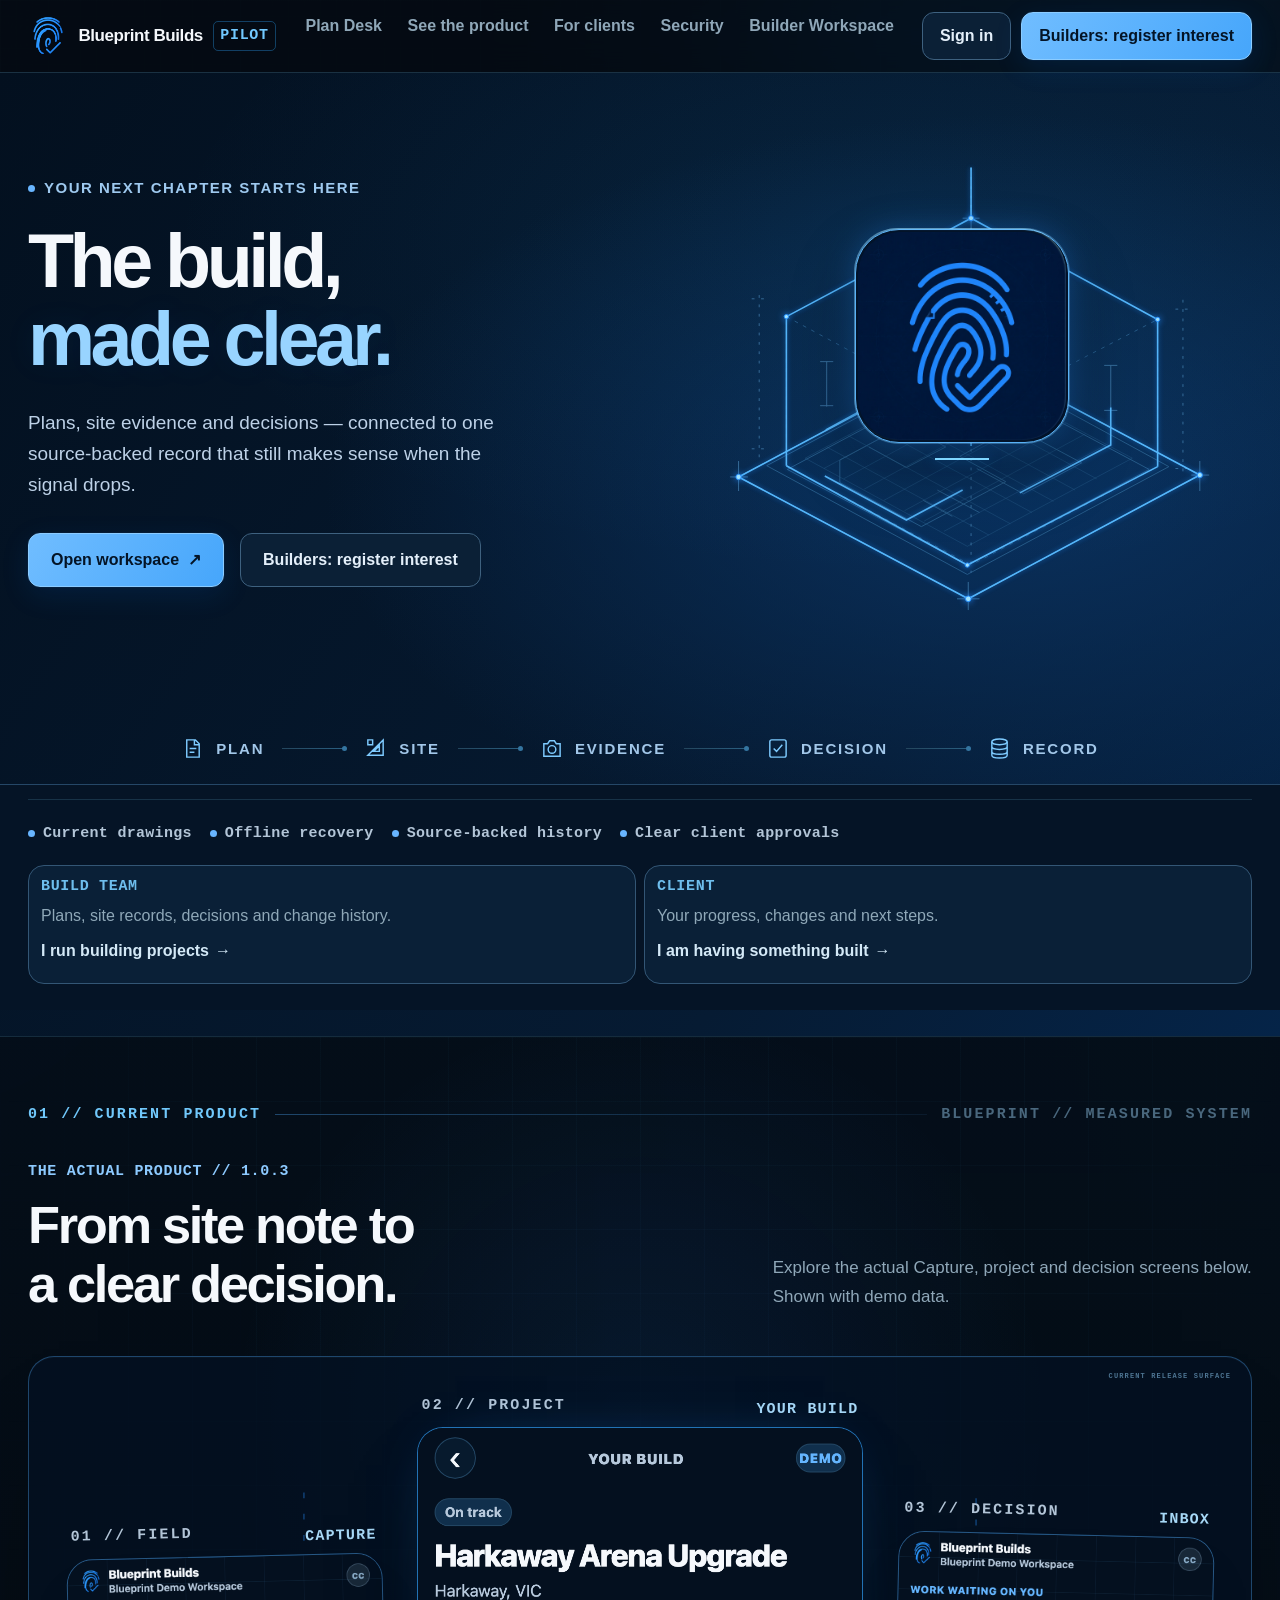
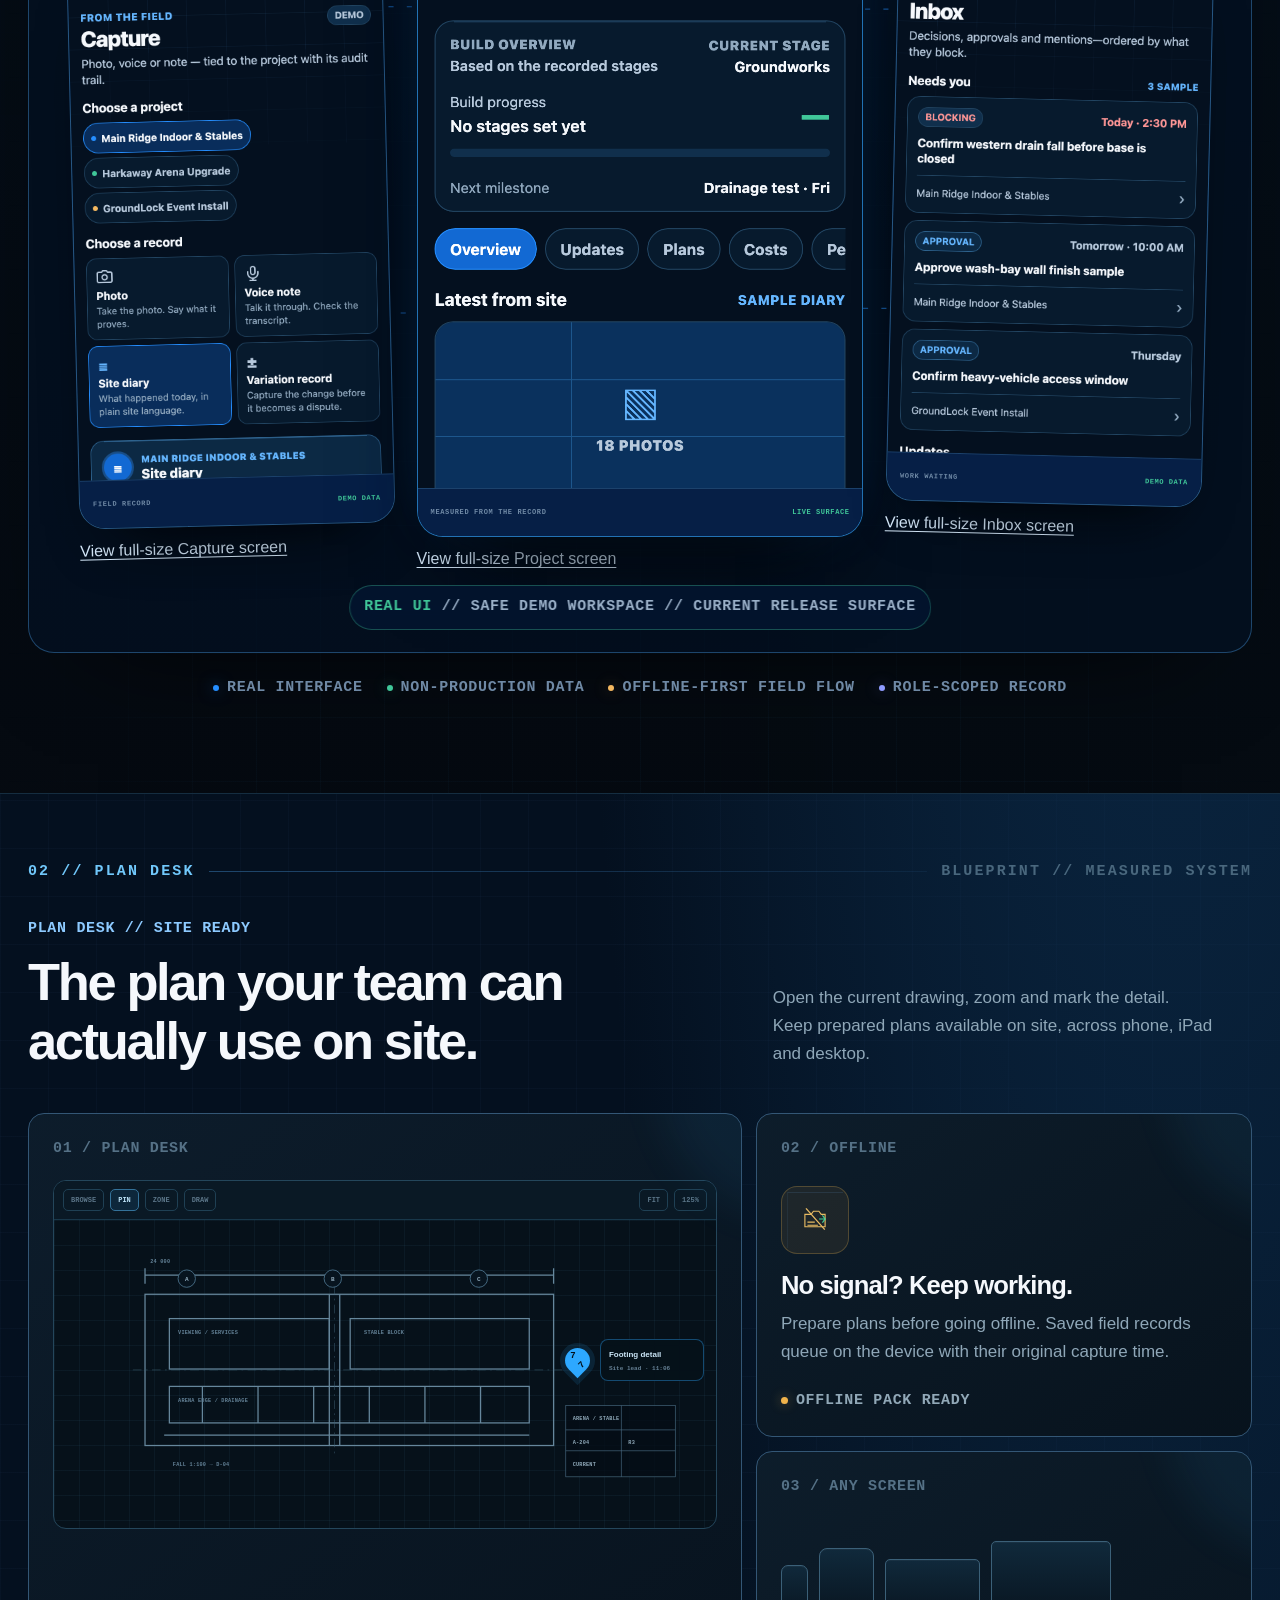
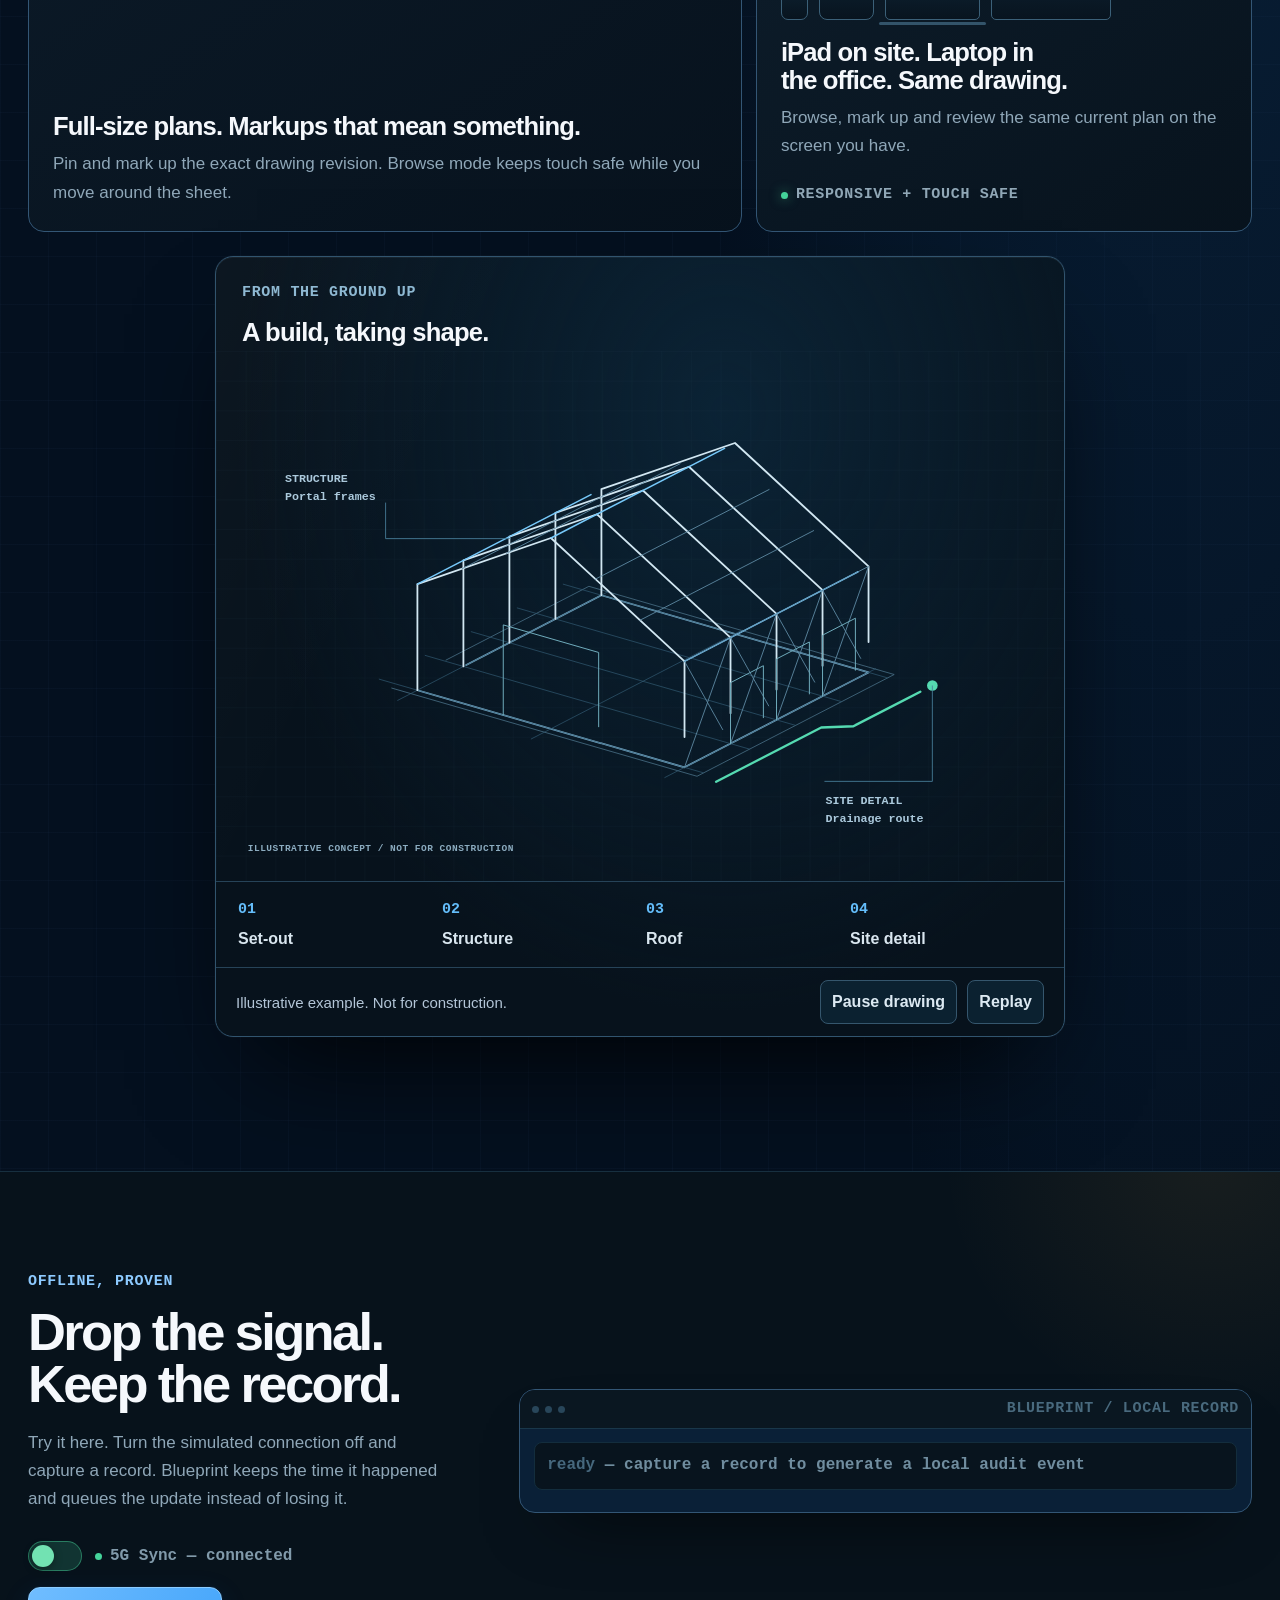
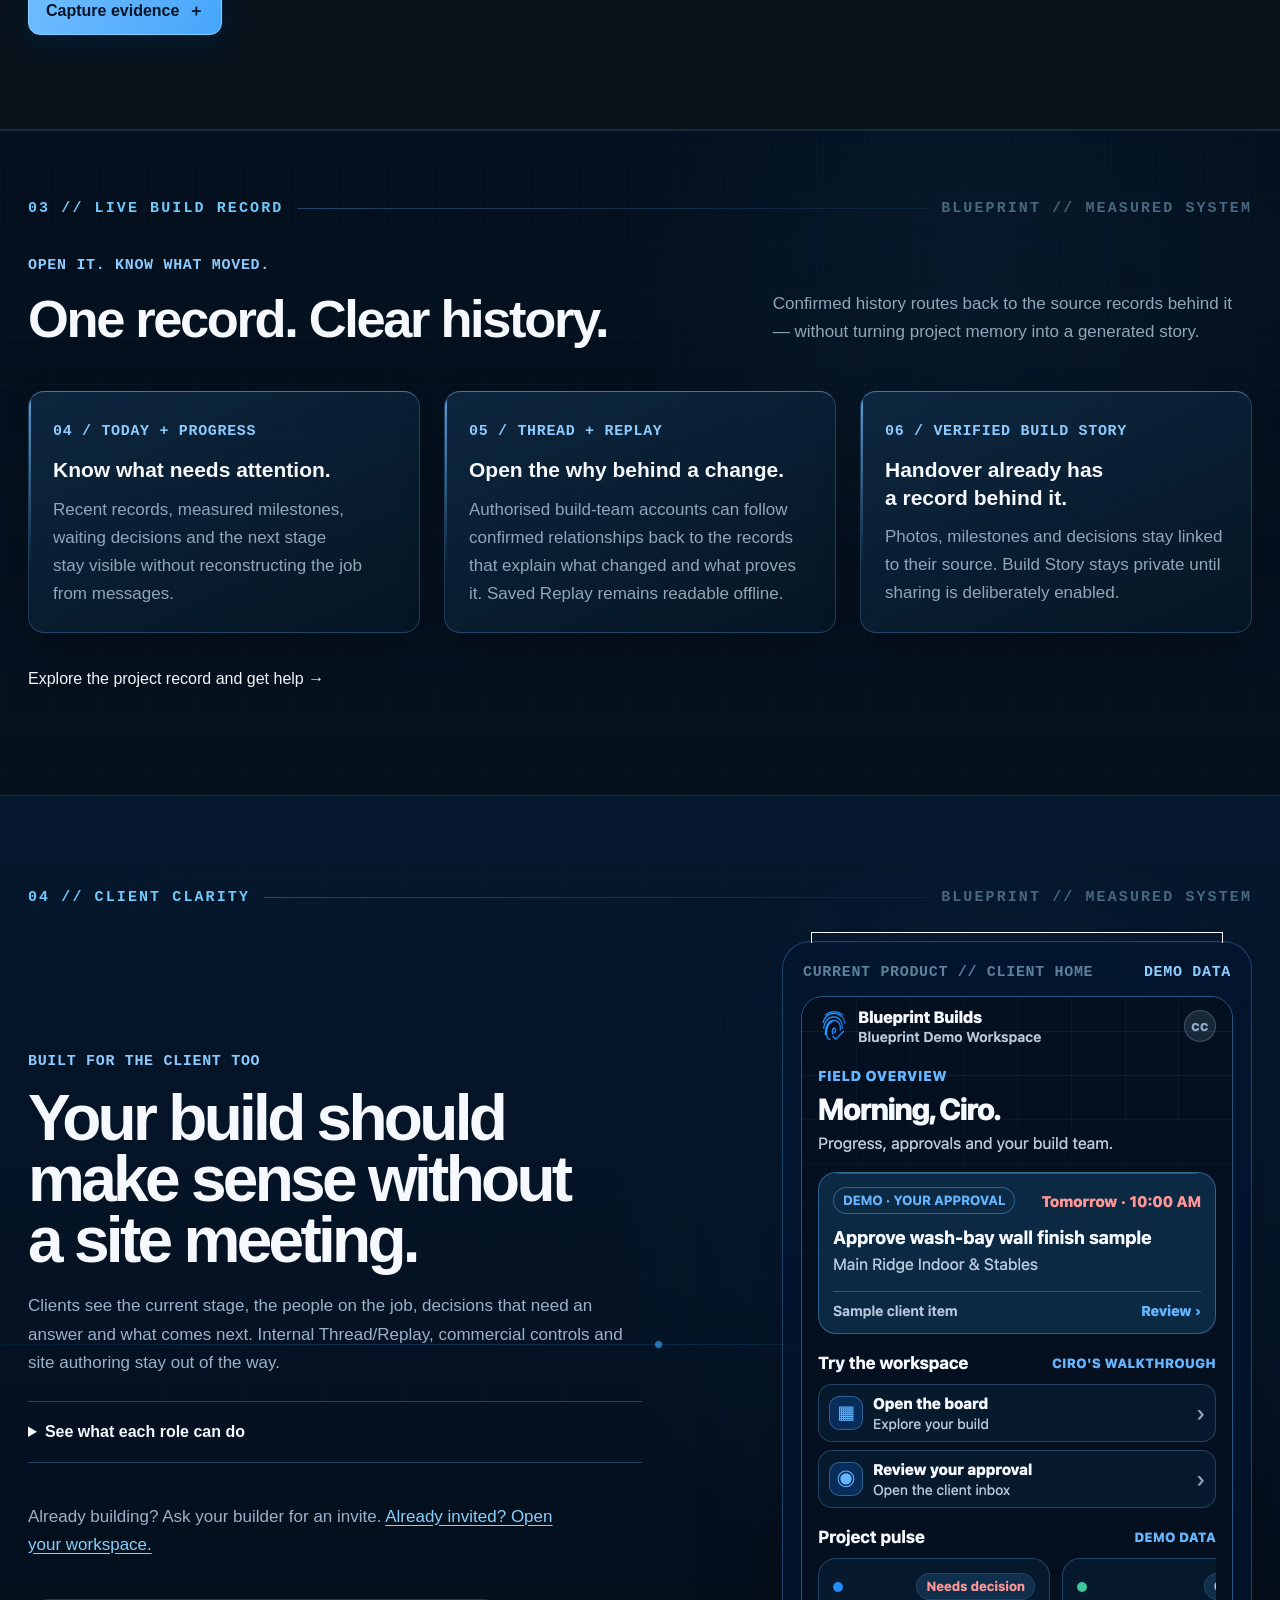
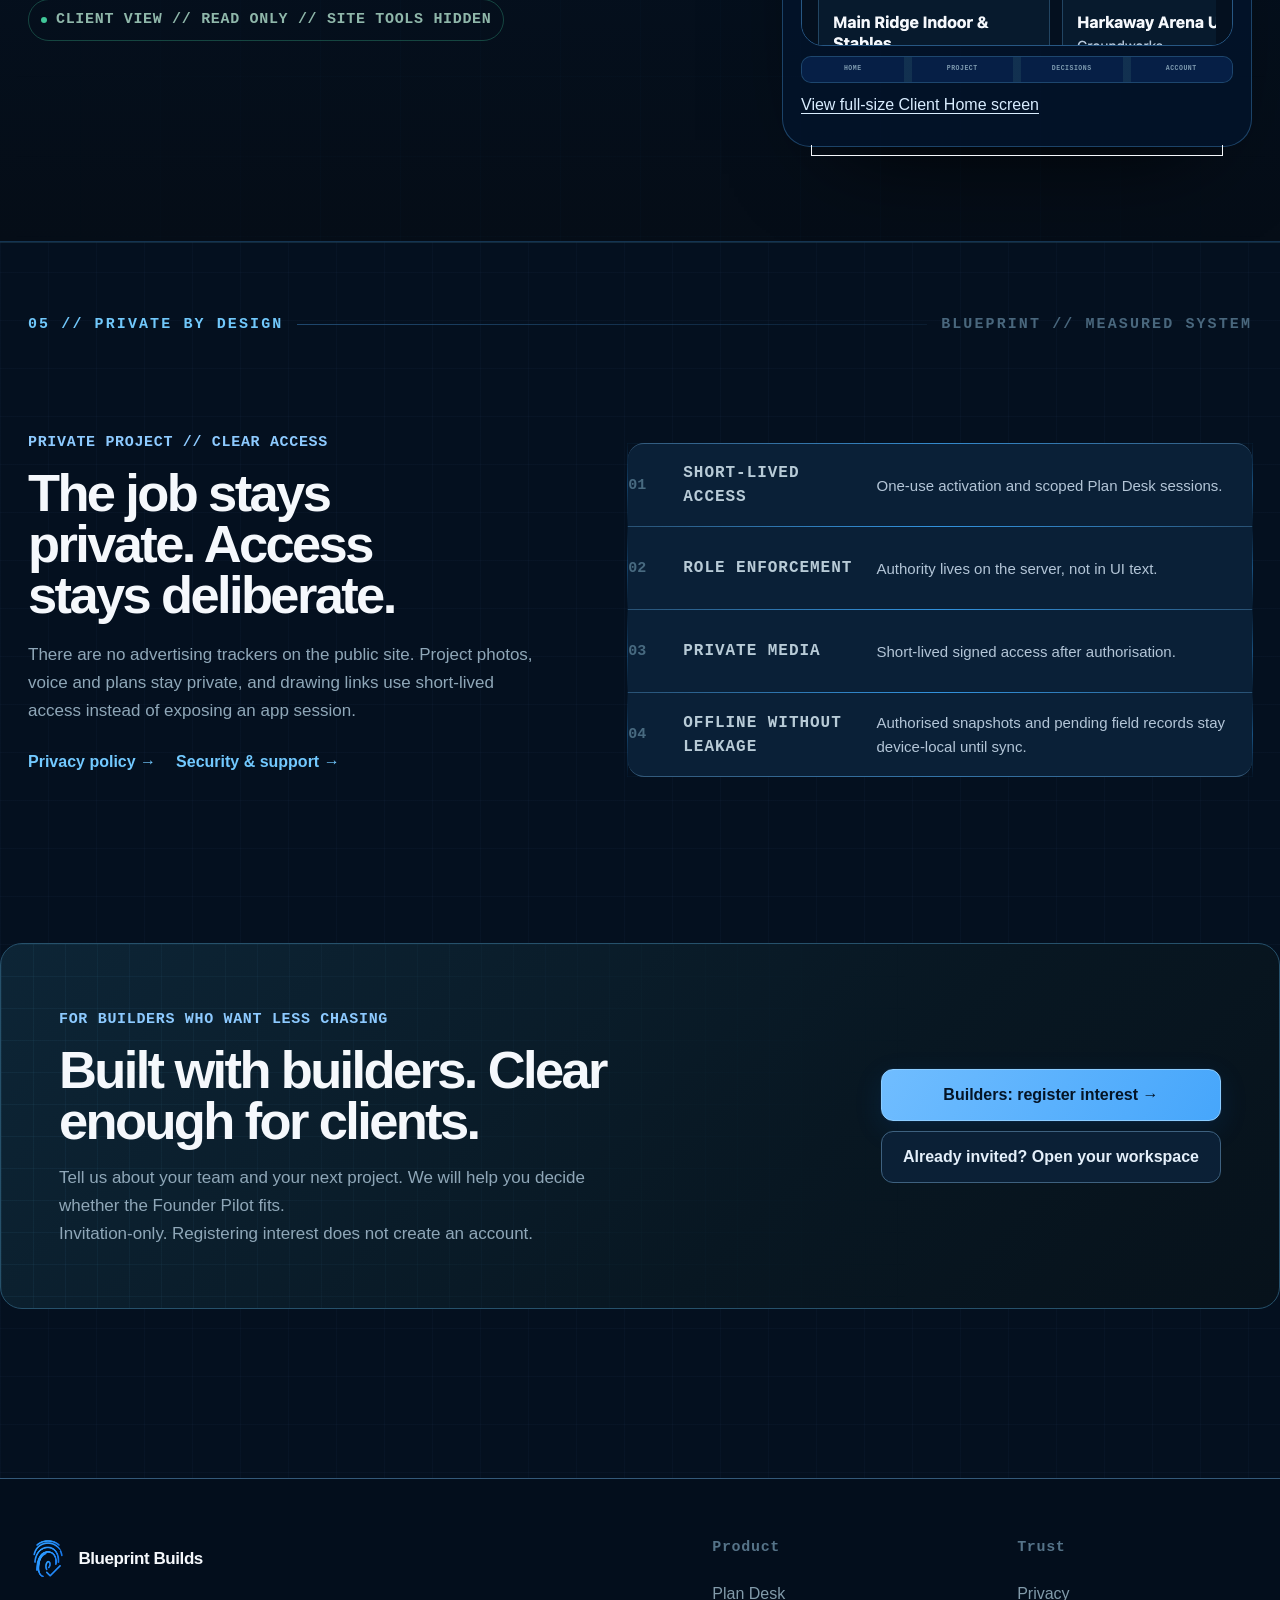
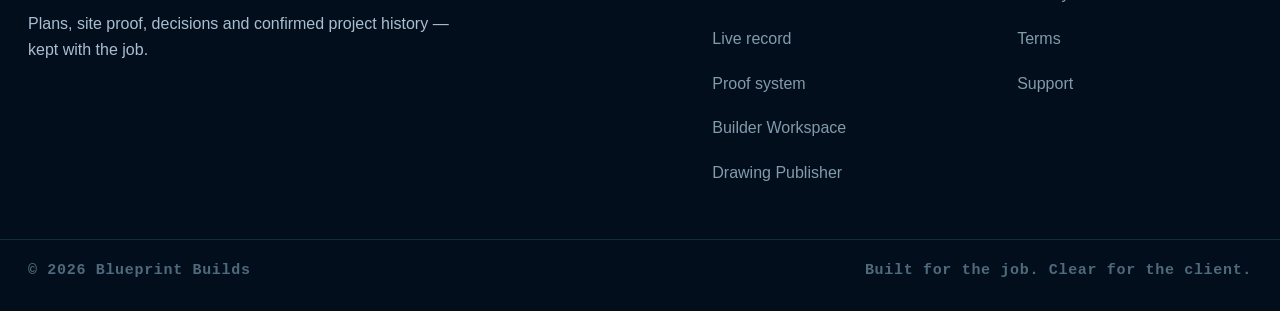
==== commit d448231d: "Publish Blueprint website from 0eb6501" ====
--- a/index.html
+++ b/index.html
@@ -3,8 +3,8 @@
 <head>
 <meta charset="UTF-8" />
 <meta name="viewport" content="width=device-width, initial-scale=1" />
-<title>Blueprint Builds — Plans, Site Proof & Client Decisions</title>
-<meta name="description" content="Keep current drawings, site records, variations, approvals and progress connected from the first day on site to handover." />
+<title>Blueprint Builds — Plans, Site Proof & Project History</title>
+<meta name="description" content="Keep current drawings, site evidence, decisions and confirmed project history connected, with offline recovery for field work." />
 <meta name="theme-color" content="#04101f">
 <meta name="robots" content="index,follow,max-image-preview:large" />
 <link rel="icon" sizes="16x16" href="/assets/icons/fingerprint-16.png" type="image/png">
@@ -12,7 +12,7 @@
 <link rel="icon" sizes="48x48" href="/assets/icons/fingerprint-48.png" type="image/png">
 <link rel="canonical" href="https://blueprintbuilds.app/" />
 <meta property="og:title" content="Blueprint Builds — The build, made clear." />
-<meta property="og:description" content="Current drawings, site proof, client decisions and progress kept together from site start to handover." />
+<meta property="og:description" content="Current drawings, site proof, decisions and source-backed project history kept together from site start to handover." />
 <meta property="og:type" content="website" />
 <meta property="og:url" content="https://blueprintbuilds.app/" />
 <meta property="og:image" content="https://blueprintbuilds.app/assets/og-blueprint-builds.png" />
@@ -94,7 +94,7 @@
       <div class="hero-copy">
         <div class="eyebrow"><span class="pulse"></span> YOUR NEXT CHAPTER STARTS HERE</div>
         <h1>The build,<br><span>made clear.</span></h1>
-        <p class="hero-lead">Projects, site evidence and decisions. One shared view. Less second-guessing.</p>
+        <p class="hero-lead">Plans, site evidence and decisions — connected to one source-backed record that still makes sense when the signal drops.</p>
         <div class="hero-actions">
           <a class="btn btn-primary btn-large" href="/workspace/">Open workspace <span aria-hidden="true">↗</span></a>
           <a class="btn btn-quiet btn-large" href="#access">Builders: register interest</a>
@@ -140,12 +140,12 @@
   <div class="bpb-welcome-audiences" aria-label="For building teams and clients"><div class="shell">
         <div class="hero-facts" aria-label="Blueprint Builds product facts">
           <span><i class="status status-live"></i> Current drawings</span>
-          <span><i class="status status-offline"></i> Works without signal</span>
-          <span><i class="status status-proof"></i> Photo + voice proof</span>
+          <span><i class="status status-offline"></i> Offline recovery</span>
+          <span><i class="status status-proof"></i> Source-backed history</span>
           <span><i class="status status-secure"></i> Clear client approvals</span>
         </div>
         <div class="hero-audiences" aria-label="Blueprint Builds for builders and clients">
-          <div><span>BUILD TEAM</span><p>Plans, site updates and decisions.</p><a href="#access">I run building projects <span aria-hidden="true">&rarr;</span></a></div>
+          <div><span>BUILD TEAM</span><p>Plans, site records, decisions and change history.</p><a href="#access">I run building projects <span aria-hidden="true">&rarr;</span></a></div>
           <div><span>CLIENT</span><p>Your progress, changes and next steps.</p><a href="#client-clarity">I am having something built <span aria-hidden="true">&rarr;</span></a></div>
         </div>
   </div></div>
@@ -303,12 +303,12 @@
   <section class="live-record" id="live-record">
     <div class="shell">
       <div class="section-heading reveal">
-        <div><span class="section-kicker">OPEN IT. KNOW WHAT MOVED.</span><h2>One record, through to handover.</h2></div>
-        <p>Every view links back to the plans, site evidence and decisions behind it.</p>
+        <div><span class="section-kicker">OPEN IT. KNOW WHAT MOVED.</span><h2>One record. Clear history.</h2></div>
+        <p>Confirmed history routes back to the source records behind it — without turning project memory into a generated story.</p>
       </div>
       <div class="record-summary reveal">
-        <article><span class="section-kicker">04 / TODAY</span><h3>Know what changed.</h3><p>Open the project to see recent records, work waiting on a decision and the next stage.</p></article>
-        <article><span class="section-kicker">05 / PROGRESS</span><h3>Follow the build by real gates, not guesswork.</h3><p>Recorded milestones show completed, current and overdue work.</p></article>
+        <article><span class="section-kicker">04 / TODAY + PROGRESS</span><h3>Know what needs attention.</h3><p>Recent records, measured milestones, waiting decisions and the next stage stay visible without reconstructing the job from messages.</p></article>
+        <article><span class="section-kicker">05 / THREAD + REPLAY</span><h3>Open the why behind a change.</h3><p>Authorised build-team accounts can follow confirmed relationships back to the records that explain what changed and what proves it. Saved Replay remains readable offline.</p></article>
         <article id="build-story"><span class="section-kicker">06 / VERIFIED BUILD STORY</span><h3>Handover already has a record behind it.</h3><p>Photos, milestones and decisions stay linked to their source. Build Story stays private until sharing is deliberately enabled.</p></article>
       </div>
       <a class="record-help" href="/support/#project-record">Explore the project record and get help &rarr;</a>
@@ -321,7 +321,7 @@
       <div class="client-copy reveal">
         <span class="section-kicker">BUILT FOR THE CLIENT TOO</span>
         <h2>Your build should make sense without a site meeting.</h2>
-        <p>Clients see the current stage, the people on the job, decisions that need an answer and what comes next. Site tools and internal admin stay out of the way.</p>
+        <p>Clients see the current stage, the people on the job, decisions that need an answer and what comes next. Internal Thread/Replay, commercial controls and site authoring stay out of the way.</p>
 
         <details class="role-details" id="roles"><summary>See what each role can do</summary>
       <div class="role-layout">
@@ -365,7 +365,7 @@
         <div><span>01</span><b>SHORT-LIVED ACCESS</b><small>One-use activation and scoped Plan Desk sessions.</small></div>
         <div><span>02</span><b>ROLE ENFORCEMENT</b><small>Authority lives on the server, not in UI text.</small></div>
         <div><span>03</span><b>PRIVATE MEDIA</b><small>Short-lived signed access after authorisation.</small></div>
-        <div><span>04</span><b>OFFLINE WITHOUT LEAKAGE</b><small>Saved project packs remain device-local until sync.</small></div>
+        <div><span>04</span><b>OFFLINE WITHOUT LEAKAGE</b><small>Authorised snapshots and pending field records stay device-local until sync.</small></div>
       </div>
     </div>
   </section>
@@ -389,7 +389,7 @@
 
 <footer class="site-footer">
   <div class="shell footer-grid">
-    <div class="footer-brand"><a class="brand" href="/"><span class="brand-mark"><img src="/assets/blueprint-fingerprint.png" alt="" width="28" height="28" /></span><span>Blueprint <b>Builds</b></span></a><p>Current drawings, site proof, client decisions and progress — kept with the job.</p></div>
+    <div class="footer-brand"><a class="brand" href="/"><span class="brand-mark"><img src="/assets/blueprint-fingerprint.png" alt="" width="28" height="28" /></span><span>Blueprint <b>Builds</b></span></a><p>Plans, site proof, decisions and confirmed project history — kept with the job.</p></div>
     <div><h4>Product</h4><a href="#plan-desk">Plan Desk</a><a href="#live-record">Live record</a><a href="#proof-system">Proof system</a><a href="/workspace/">Builder Workspace</a><a href="/publish/">Drawing Publisher</a></div>
     <div><h4>Trust</h4><a href="/privacy/">Privacy</a><a href="/terms/">Terms</a><a href="/support/">Support</a></div>
   </div>
--- a/assets/home.css
+++ b/assets/home.css
@@ -627,7 +627,9 @@
 
 /* Focused homepage: concise source-linked record summary and optional role detail. */
 .record-summary { display:grid; grid-template-columns:repeat(3,minmax(0,1fr)); gap:24px; }
-.record-summary article { border-top:1px solid rgba(107,184,255,.3); padding-top:22px; }
+.record-summary article { position:relative; overflow:hidden; border:1px solid rgba(107,184,255,.24); border-top-color:rgba(126,203,255,.52); border-radius:16px; padding:24px; background:linear-gradient(155deg,rgba(16,45,72,.78),rgba(6,22,37,.9)); box-shadow:0 18px 46px rgba(0,0,0,.14); transition:transform .22s ease,border-color .22s ease,background .22s ease; }
+.record-summary article::before { content:""; position:absolute; inset:0 auto 0 0; width:2px; background:linear-gradient(180deg,#70bdff,transparent 72%); opacity:.8; }
+.record-summary article:hover { transform:translateY(-3px); border-color:rgba(126,203,255,.58); background:linear-gradient(155deg,rgba(18,54,86,.9),rgba(7,24,40,.94)); }
 .record-summary h3 { margin:12px 0; font-size:21px; line-height:1.3; }
 .record-summary p { color:var(--dim); line-height:1.65; }
 .record-help { display:inline-block; margin-top:24px; padding:10px 0; }
@@ -637,7 +639,7 @@
 .role-details .role-tabs { display:grid; grid-template-columns:repeat(2,minmax(0,1fr)); }
 @media(max-width:760px) {
   .record-summary { grid-template-columns:1fr; gap:20px; }
-  .record-summary article { padding-top:18px; }
+  .record-summary article { padding:20px; }
 }
 
 .security-grid > .bp-section-measure { grid-column:1 / -1; margin-bottom:0; }
--- a/assets/blueprint-system-v1.css
+++ b/assets/blueprint-system-v1.css
@@ -185,3 +185,31 @@
  [data-bpb-surface=workspace] .workspace-wrap>main:has(>#signin-panel:not([hidden]))>.lede{grid-column:1;grid-row:3;align-self:start;max-width:31ch;color:#bfd5e8;margin-top:20px}
  [data-bpb-surface=workspace] #signin-panel:not([hidden]){grid-column:2;grid-row:1/span 3;max-width:none;margin:0}
 }
+
+
+/* 23 Sep 2026 product-truth polish: richer framing without interrupting working surfaces. */
+[data-bpb-surface=workspace] .workspace-trustline{
+ display:flex;flex-wrap:wrap;gap:9px;margin:4px 0 0;align-self:start;
+}
+[data-bpb-surface=workspace] .workspace-trustline span{
+ display:inline-flex;align-items:center;gap:8px;min-height:36px;padding:7px 11px;
+ border:1px solid #355a79;border-radius:999px;background:#081d32;color:#bcd4e8;
+ font-size:.9375rem;line-height:1.3;
+}
+[data-bpb-surface=workspace] .workspace-trustline span::before{
+ content:"";width:6px;height:6px;border-radius:50%;background:#65b6ff;box-shadow:0 0 12px #258eff66;
+}
+[data-bpb-surface=workspace] #signin-panel{position:relative;overflow:hidden;border-top-color:#68bcff;box-shadow:0 24px 70px #0000002e,0 0 0 1px #258eff0c}
+[data-bpb-surface=workspace] #signin-panel::before{
+ content:"";position:absolute;left:24px;right:24px;top:0;height:1px;
+ background:linear-gradient(90deg,transparent,#8dd8ff,transparent);opacity:.78;
+}
+[data-bpb-surface=review] .preview-notice{box-shadow:0 14px 34px #00000018}
+[data-bpb-surface=reading] .updated{display:inline-flex;padding:6px 10px;border:1px solid #294d6b;border-radius:999px;background:#081d31}
+@media(max-width:700px){
+ [data-bpb-surface=workspace] .workspace-trustline{gap:7px;margin-bottom:12px}
+ [data-bpb-surface=workspace] .workspace-trustline span{font-size:.9375rem;min-height:38px;padding:7px 10px}
+}
+@media(prefers-reduced-motion:reduce){
+ body[data-bpb-surface=home] .record-summary article{transition:none}
+}
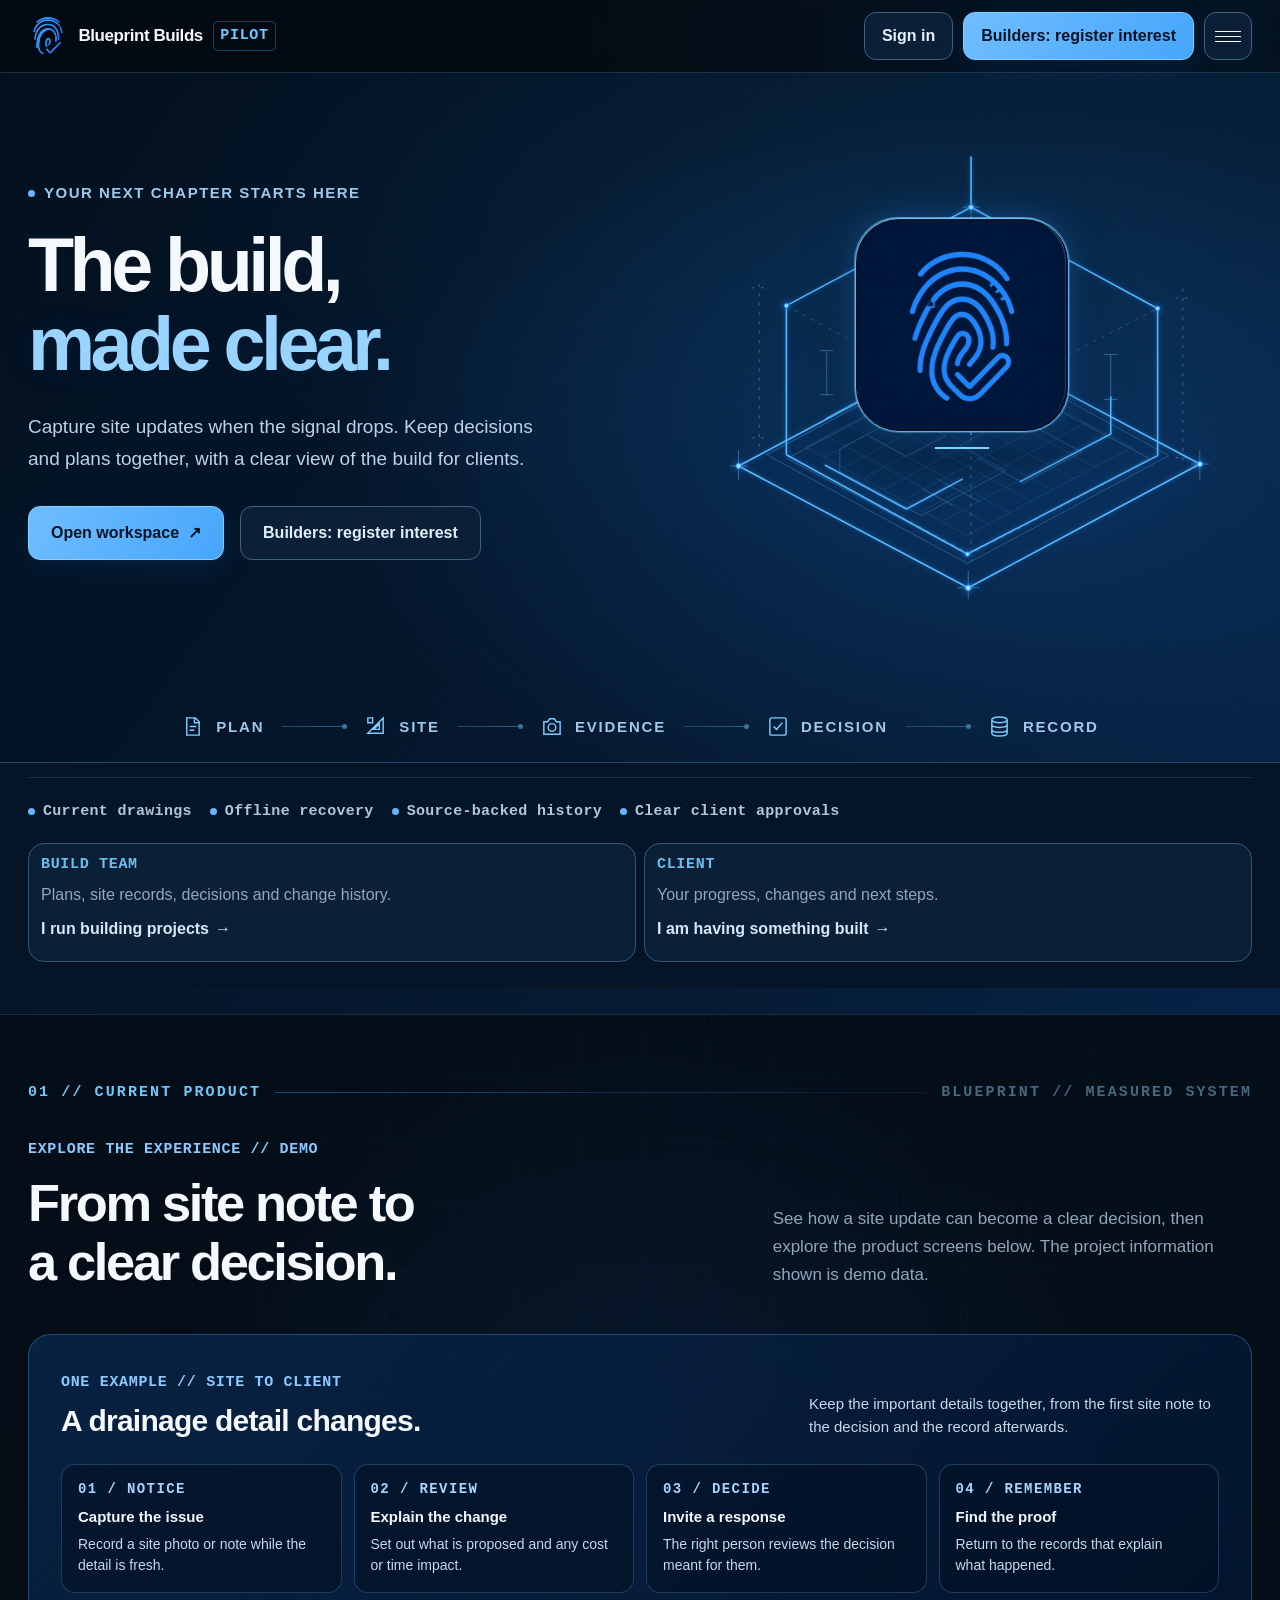
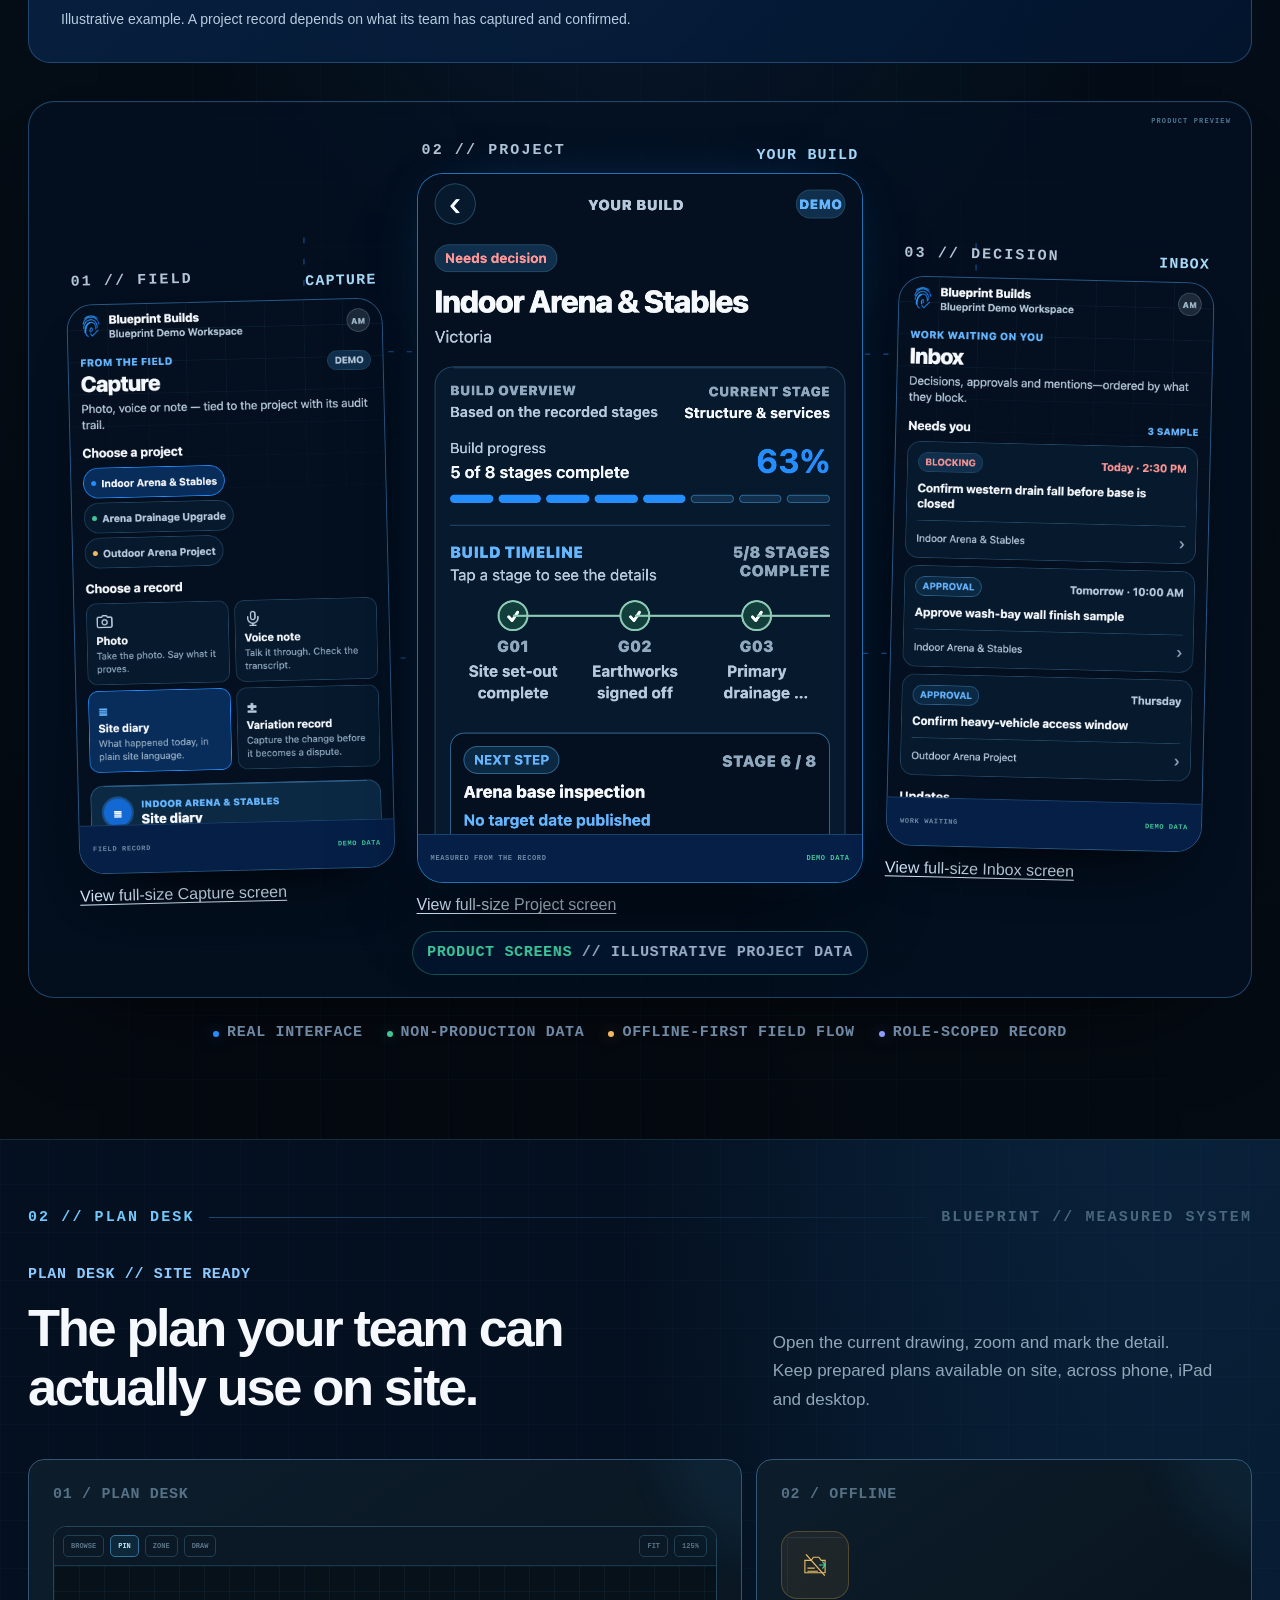
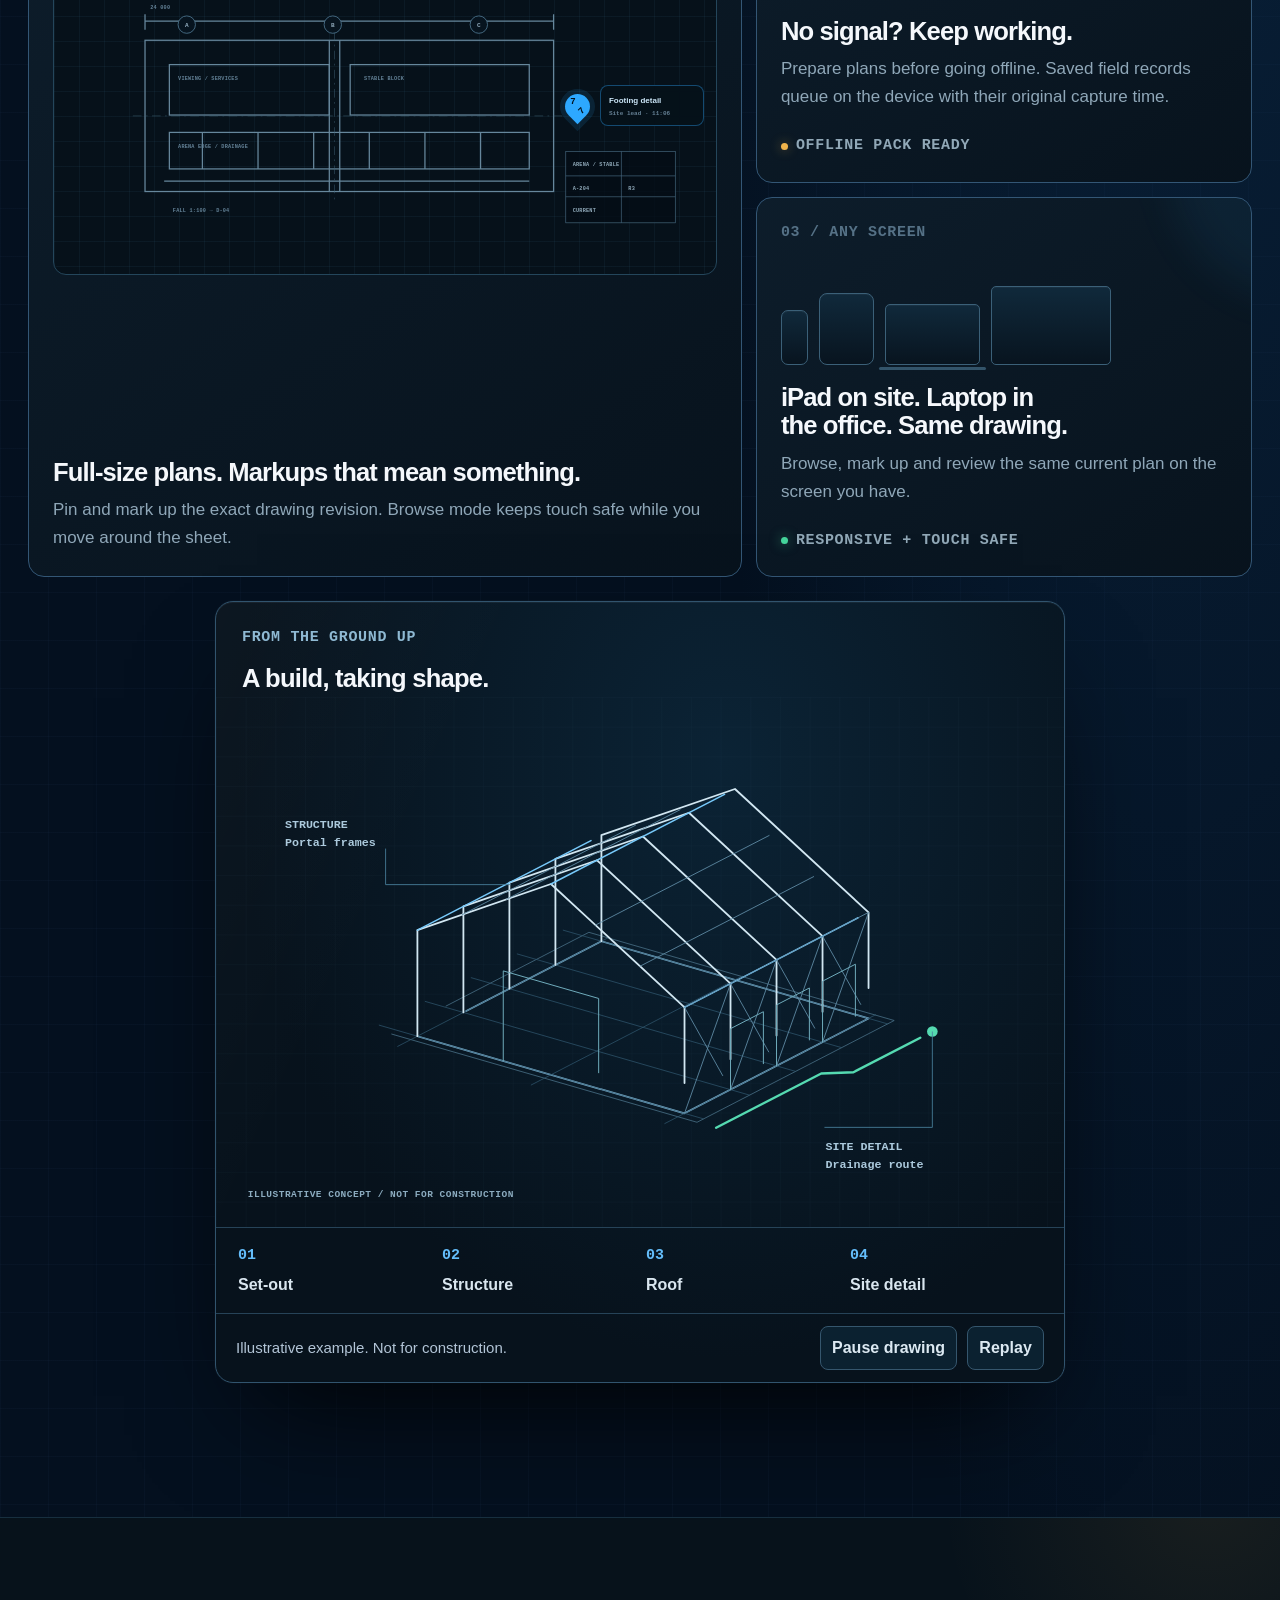
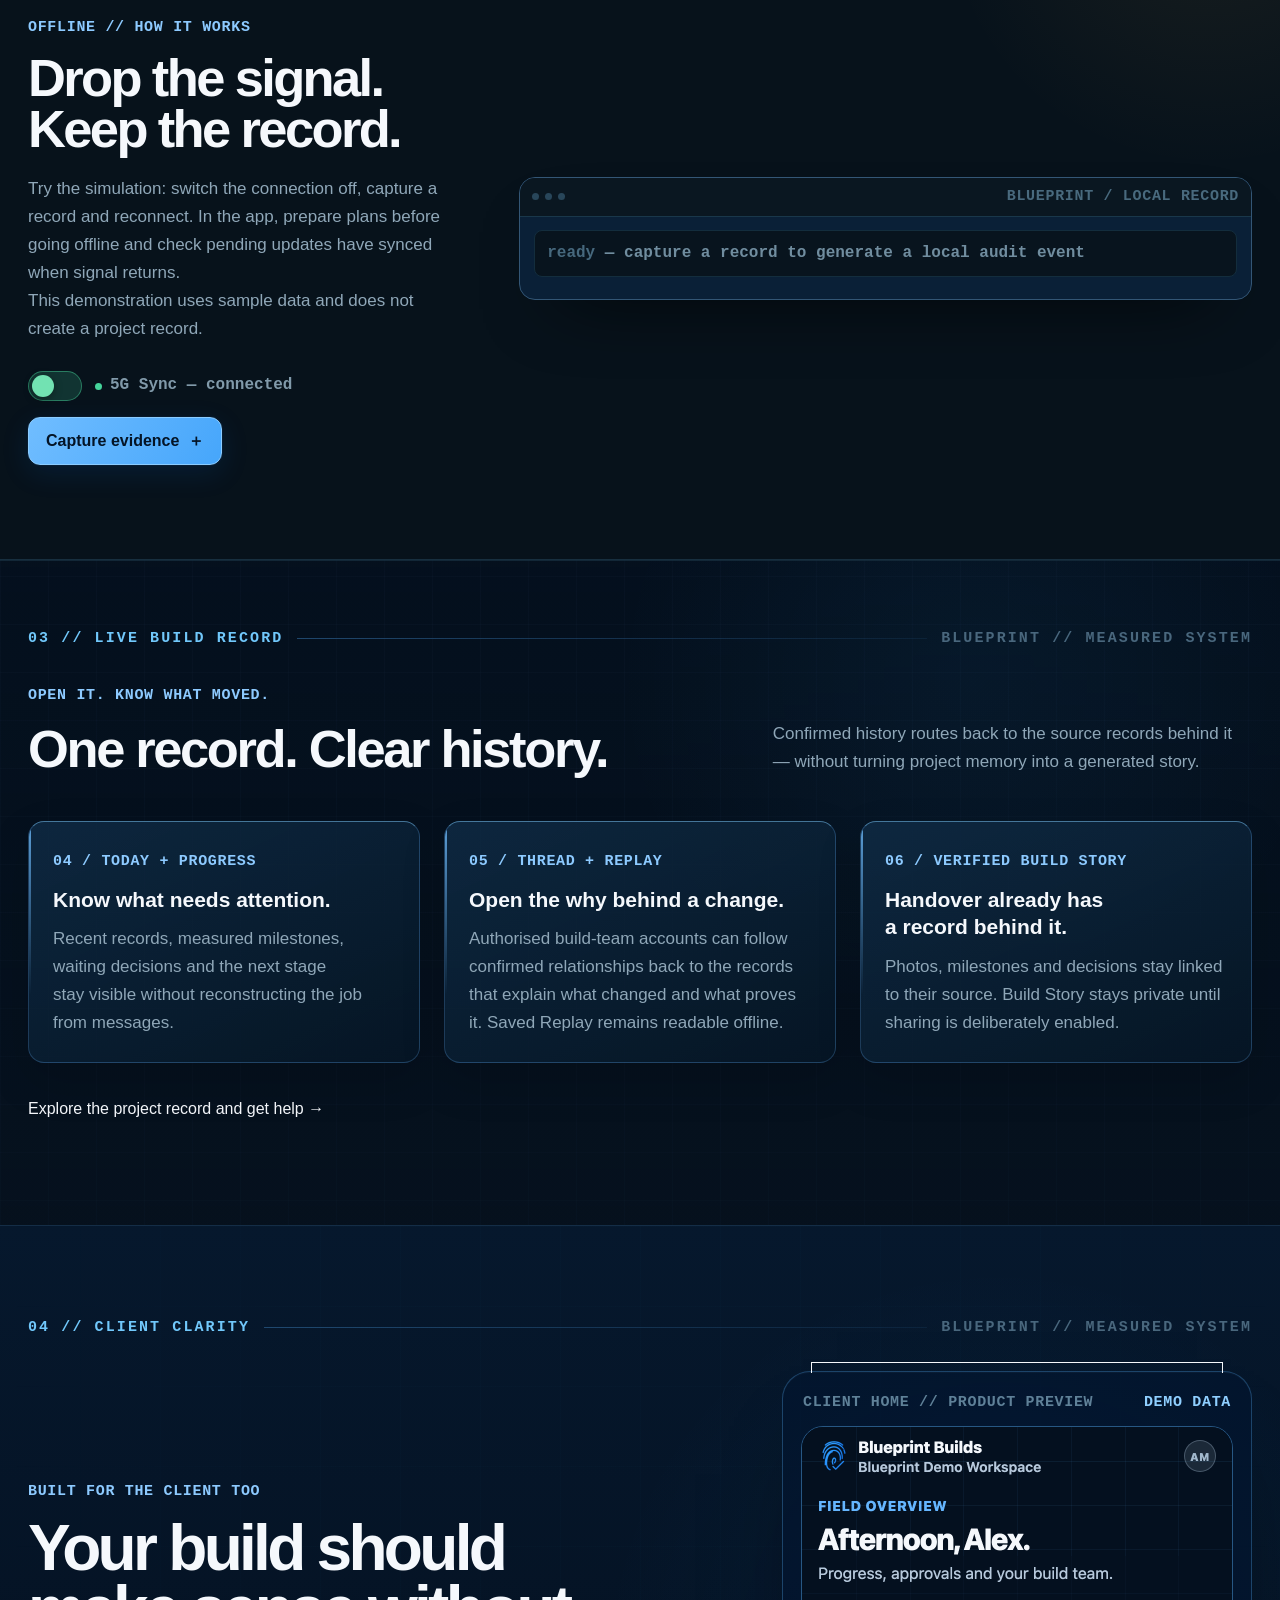
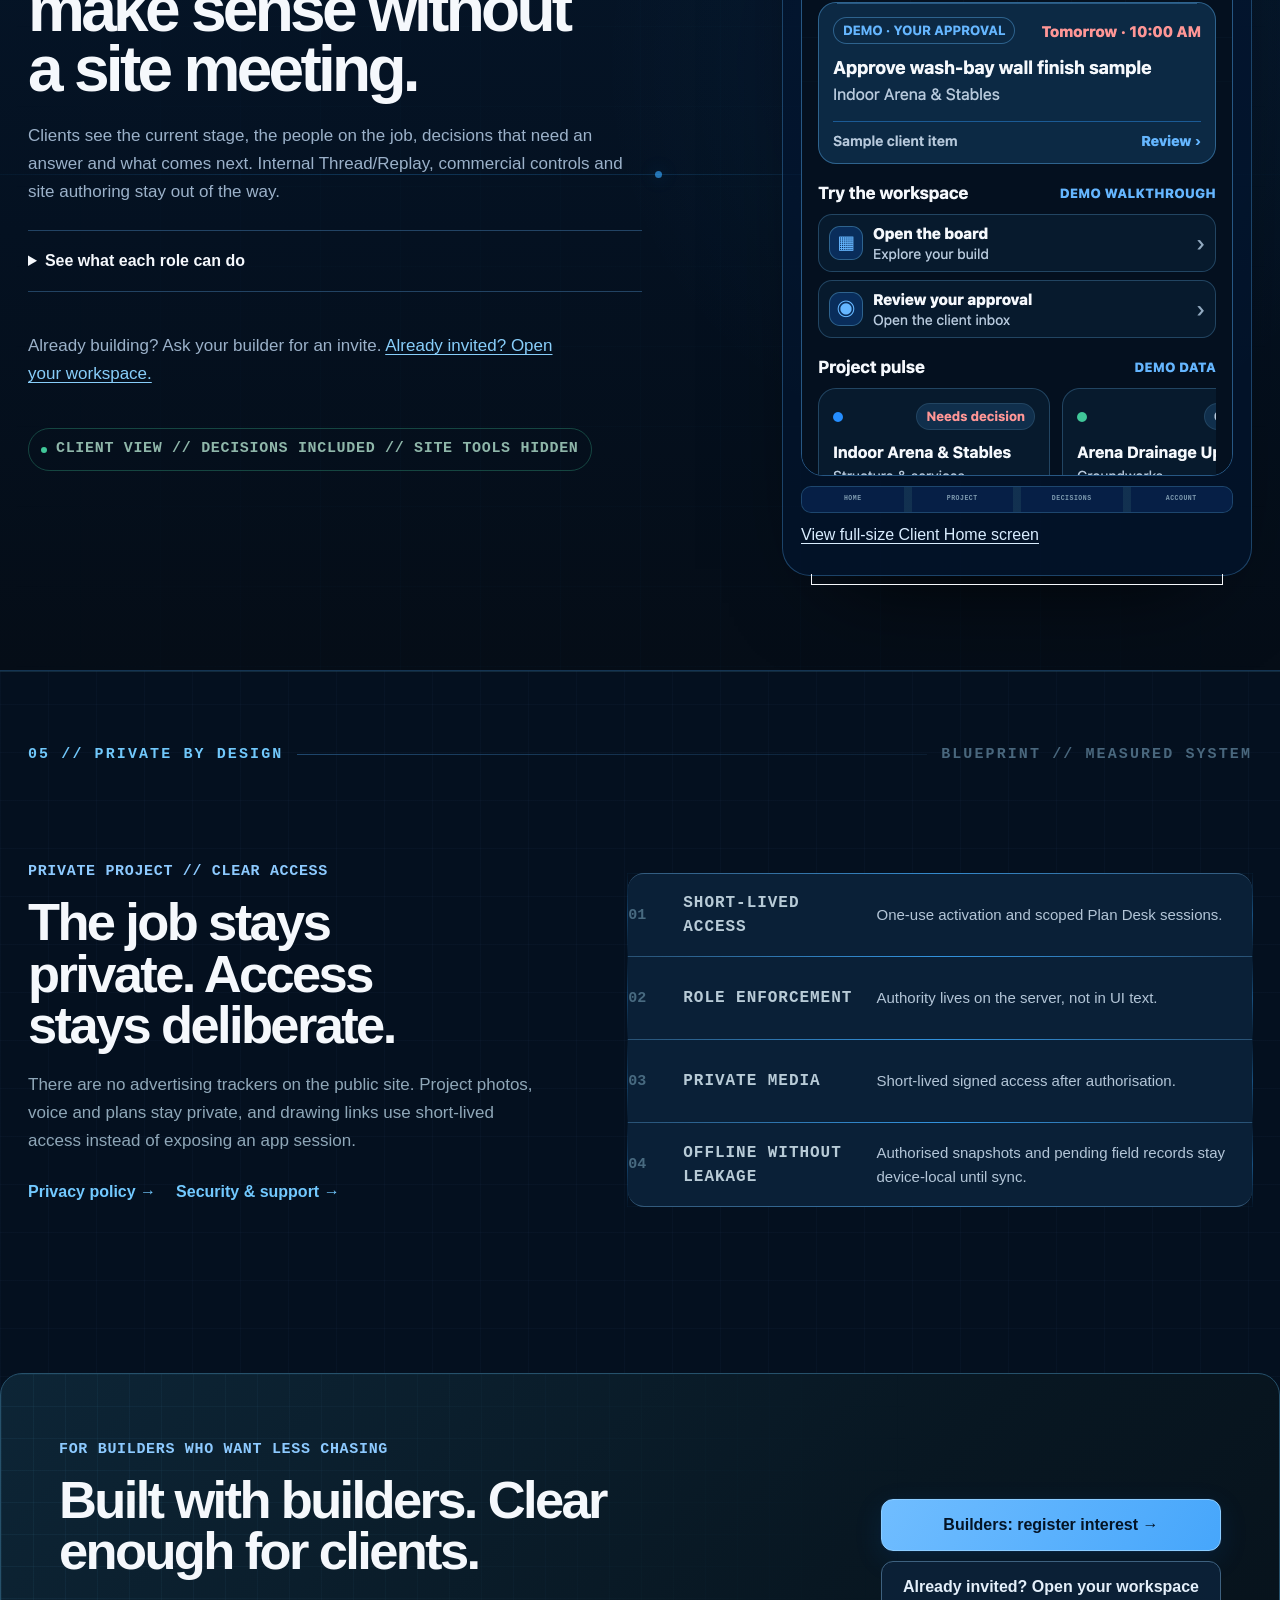
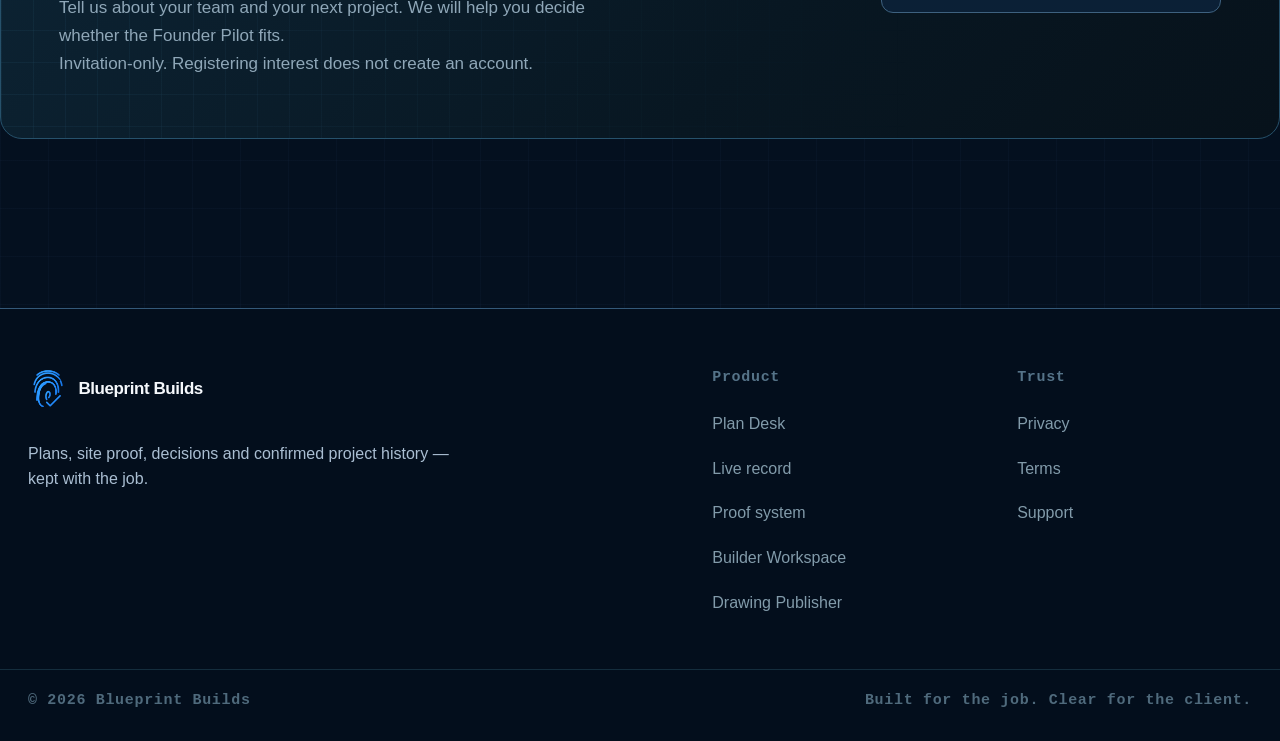
==== commit 7ee4bc31: "Polish Blueprint homepage and navigation" ====
--- a/index.html
+++ b/index.html
@@ -72,15 +72,16 @@
     <div class="nav-actions">
       <a class="btn btn-quiet" href="/workspace/">Sign in</a>
       <a class="btn btn-primary" href="#access">Builders: register interest</a>
-      <button class="nav-toggle" data-testid="nav-menu-toggle" type="button" aria-label="Open menu" aria-expanded="false">
+      <button class="nav-toggle" data-testid="nav-menu-toggle" type="button" aria-label="Open menu" aria-expanded="false" aria-controls="site-menu">
         <span></span><span></span><span></span>
       </button>
     </div>
   </div>
-  <div class="mobile-menu" data-testid="mobile-menu">
+  <div class="mobile-menu" id="site-menu" data-testid="mobile-menu">
     <a href="#plan-desk">Plan Desk</a>
     <a href="#live-record">Live record</a>
     <a href="#proof-system">Proof system</a>
+    <a href="#client-clarity">For clients</a>
     <a href="#roles">Access</a>
     <a href="#security">Security</a>
     <a href="/workspace/">Builder Workspace</a>
@@ -94,7 +95,7 @@
       <div class="hero-copy">
         <div class="eyebrow"><span class="pulse"></span> YOUR NEXT CHAPTER STARTS HERE</div>
         <h1>The build,<br><span>made clear.</span></h1>
-        <p class="hero-lead">Plans, site evidence and decisions — connected to one source-backed record that still makes sense when the signal drops.</p>
+        <p class="hero-lead">Capture site updates when the signal drops. Keep decisions and plans together, with a clear view of the build for clients.</p>
         <div class="hero-actions">
           <a class="btn btn-primary btn-large" href="/workspace/">Open workspace <span aria-hidden="true">↗</span></a>
           <a class="btn btn-quiet btn-large" href="#access">Builders: register interest</a>
@@ -158,8 +159,21 @@
   <section class="product-reality" id="product-reality">
     <div class="shell" id="proof-system">
       <div class="section-heading product-reality-heading reveal">
-        <div><span class="section-kicker">THE ACTUAL PRODUCT // 1.0.3</span><h2>From site note to a clear decision.</h2></div>
-        <p>Explore the actual Capture, project and decision screens below. Shown with demo data.</p>
+        <div><span class="section-kicker">EXPLORE THE EXPERIENCE // DEMO</span><h2>From site note to a clear decision.</h2></div>
+        <p>See how a site update can become a clear decision, then explore the product screens below. The project information shown is demo data.</p>
+      </div>
+      <div class="change-example reveal" id="change-example" role="group" aria-labelledby="change-example-title">
+        <div class="change-example-heading">
+          <div><span class="section-kicker">ONE EXAMPLE // SITE TO CLIENT</span><h3 id="change-example-title">A drainage detail changes.</h3></div>
+          <p>Keep the important details together, from the first site note to the decision and the record afterwards.</p>
+        </div>
+        <ol class="change-example-steps">
+          <li><span>01 / NOTICE</span><strong>Capture the issue</strong><p>Record a site photo or note while the detail is fresh.</p></li>
+          <li><span>02 / REVIEW</span><strong>Explain the change</strong><p>Set out what is proposed and any cost or time impact.</p></li>
+          <li><span>03 / DECIDE</span><strong>Invite a response</strong><p>The right person reviews the decision meant for them.</p></li>
+          <li><span>04 / REMEMBER</span><strong>Find the proof</strong><p>Return to the records that explain what happened.</p></li>
+        </ol>
+        <p class="change-example-note">Illustrative example. A project record depends on what its team has captured and confirmed.</p>
       </div>
       <div class="product-reality-stage reveal">
         <svg class="product-reality-wires" viewBox="0 0 1200 760" preserveAspectRatio="none" aria-hidden="true">
@@ -181,7 +195,7 @@
           <figcaption class="product-shot-label"><span>02 // PROJECT</span><b>YOUR BUILD</b></figcaption>
           <div class="product-device">
             <div class="product-viewport"><img src="/assets/product-media/project-command-product.png" width="860" height="1400" loading="lazy" alt="Blueprint Builds project view showing measured progress, the build timeline and a blocking decision" /></div>
-            <div class="product-device-footer"><span>MEASURED FROM THE RECORD</span><b>LIVE SURFACE</b></div>
+            <div class="product-device-footer"><span>MEASURED FROM THE RECORD</span><b>DEMO DATA</b></div>
           </div>
         <a class="bp-screen-link" href="/assets/product-media/project-command-product.png" target="_blank" rel="noopener" aria-label="View full-size Project example screen (opens a new tab)">View full-size Project screen</a>
         </figure>
@@ -193,7 +207,7 @@
           </div>
         <a class="bp-screen-link" href="/assets/product-media/inbox-product.png" target="_blank" rel="noopener" aria-label="View full-size Inbox example screen (opens a new tab)">View full-size Inbox screen</a>
         </figure>
-        <div class="product-release-note"><strong>REAL UI</strong> // SAFE DEMO WORKSPACE // CURRENT RELEASE SURFACE</div>
+        <div class="product-release-note"><strong>PRODUCT SCREENS</strong> // ILLUSTRATIVE PROJECT DATA</div>
       </div>
       <div class="product-swipe-hint" aria-hidden="true">SWIPE // PROJECT -> CAPTURE -> INBOX</div>
       <div class="product-reality-rail" aria-label="Current product proof points">
@@ -284,9 +298,9 @@
   <section class="offline-demo" id="offline-demo">
     <div class="shell offline-layout">
       <div class="offline-copy reveal">
-        <span class="section-kicker">OFFLINE, PROVEN</span>
+        <span class="section-kicker">OFFLINE // HOW IT WORKS</span>
         <h2>Drop the signal.<br>Keep the record.</h2>
-        <p>Try it here. Turn the simulated connection off and capture a record. Blueprint keeps the time it happened and queues the update instead of losing it.</p>
+        <p>Try the simulation: switch the connection off, capture a record and reconnect. In the app, prepare plans before going offline and check pending updates have synced when signal returns.</p><p class="simulation-note">This demonstration uses sample data and does not create a project record.</p>
         <div class="network-control">
           <div class="switch" data-testid="offline-simulator-toggle" role="switch" tabindex="0" aria-checked="false" aria-label="Toggle network connectivity"><div class="knob"></div></div>
           <p data-testid="sim-network-label"><span class="dot sync"></span> 5G Sync — connected</p>
@@ -342,10 +356,10 @@
       </div>
         </details>
         <p class="client-invite-note">Already building? Ask your builder for an invite. <a href="/workspace/">Already invited? Open your workspace.</a></p>
-        <div class="client-boundary"><i></i> CLIENT VIEW // READ ONLY // SITE TOOLS HIDDEN</div>
+        <div class="client-boundary"><i></i> CLIENT VIEW // DECISIONS INCLUDED // SITE TOOLS HIDDEN</div>
       </div>
       <figure class="client-proof reveal">
-        <figcaption class="client-proof-label"><span>CURRENT PRODUCT // CLIENT HOME</span><b>DEMO DATA</b></figcaption>
+        <figcaption class="client-proof-label"><span>CLIENT HOME // PRODUCT PREVIEW</span><b>DEMO DATA</b></figcaption>
         <div class="client-screen"><img src="/assets/client-media/client-home-product.png" width="860" height="1560" loading="lazy" alt="Blueprint Builds client Home showing a client approval, project pulse and simplified client navigation" /></div>
         <div class="client-proof-footer" aria-label="Client navigation"><span>HOME</span><span>PROJECT</span><span>DECISIONS</span><span>ACCOUNT</span></div>
       <a class="bp-screen-link" href="/assets/client-media/client-home-product.png" target="_blank" rel="noopener" aria-label="View full-size Client Home example screen (opens a new tab)">View full-size Client Home screen</a>
--- a/assets/home.css
+++ b/assets/home.css
@@ -352,13 +352,18 @@
   .system-card:nth-child(5) { border-right: 0; }
 }
 
-@media (max-width: 980px) {
-  .nav-links, .nav-actions > .btn { display: none; }
+/* Switch to the compact menu before the desktop links crowd the header. */
+@media (max-width: 1350px) {
+  .nav-links { display: none; }
   .nav-toggle { display: block; }
   .mobile-menu.open { display: flex; }
   .mobile-menu { flex-direction: column; gap: 3px; padding: 11px 28px 22px; border-top: 1px solid rgba(31,62,83,.35); background: rgba(5,10,16,.97); }
   .mobile-menu a { padding: 11px 4px; border-bottom: 1px solid rgba(31,62,83,.5); color: #91A8B7; font-size: 14px; }
   .mobile-menu .btn { margin-top: 8px; color: #03111B; border-bottom: 0; }
+}
+
+@media (max-width: 980px) {
+  .nav-actions > .btn { display: none; }
   .section-heading { grid-template-columns: 1fr; gap: 18px; }
   .positioning-grid { grid-template-columns: 1fr; gap: 18px; }
   .positioning-bands { grid-column: 1; }
--- a/assets/blueprint-product-media.css
+++ b/assets/blueprint-product-media.css
@@ -36,7 +36,7 @@
   box-shadow: inset 0 1px rgba(255, 255, 255, .025), 0 48px 110px -70px #000;
 }
 .product-reality-stage::after {
-  content: "CURRENT RELEASE SURFACE";
+  content: "PRODUCT PREVIEW";
   position: absolute;
   right: 20px;
   top: 16px;
@@ -168,3 +168,33 @@
   .product-reality-wires path { animation: none; }
   .product-shot { transform: none; }
 }
+
+
+/* A concrete, non-interactive example of the site-to-client journey. */
+.change-example {
+  position: relative;
+  z-index: 2;
+  margin: 0 0 clamp(24px, 3vw, 42px);
+  padding: clamp(20px, 3vw, 32px);
+  border: 1px solid rgba(39, 87, 131, .78);
+  border-radius: 22px;
+  background: linear-gradient(135deg, rgba(10, 41, 79, .76), rgba(3, 21, 47, .92));
+}
+.change-example-heading { display: flex; align-items: end; justify-content: space-between; gap: 24px; }
+.change-example-heading h3 { margin: 9px 0 0; color: #f5f8fc; font-size: clamp(22px, 2.6vw, 30px); line-height: 1.15; letter-spacing: -.025em; }
+.change-example-heading > p { max-width: 410px; margin: 0; color: #c6d9eb; font-size: 15px; line-height: 1.55; }
+.change-example-steps { display: grid; grid-template-columns: repeat(4, minmax(0, 1fr)); gap: 12px; margin: 25px 0 0; padding: 0; list-style: none; }
+.change-example-steps li { min-width: 0; padding: 16px; border: 1px solid rgba(86, 146, 195, .32); border-radius: 14px; background: rgba(3, 16, 34, .56); }
+.change-example-steps li span { display: block; margin-bottom: 10px; color: #a7d5ff; font: 700 14px/1.2 var(--mono); letter-spacing: .1em; }
+.change-example-steps li strong { display: block; color: #f5f8fc; font-size: 15px; line-height: 1.3; }
+.change-example-steps li p { margin: 7px 0 0; color: #c6d9eb; font-size: 14px; line-height: 1.5; }
+.change-example-note { margin: 16px 0 0; color: #b7cde0; font-size: 14px; line-height: 1.5; }
+.simulation-note { font-size: 14px; }
+@media (max-width: 900px) {
+  .change-example-heading { display: block; }
+  .change-example-heading > p { margin-top: 12px; }
+  .change-example-steps { grid-template-columns: repeat(2, minmax(0, 1fr)); }
+}
+@media (max-width: 350px) {
+  .change-example-steps { grid-template-columns: 1fr; }
+}
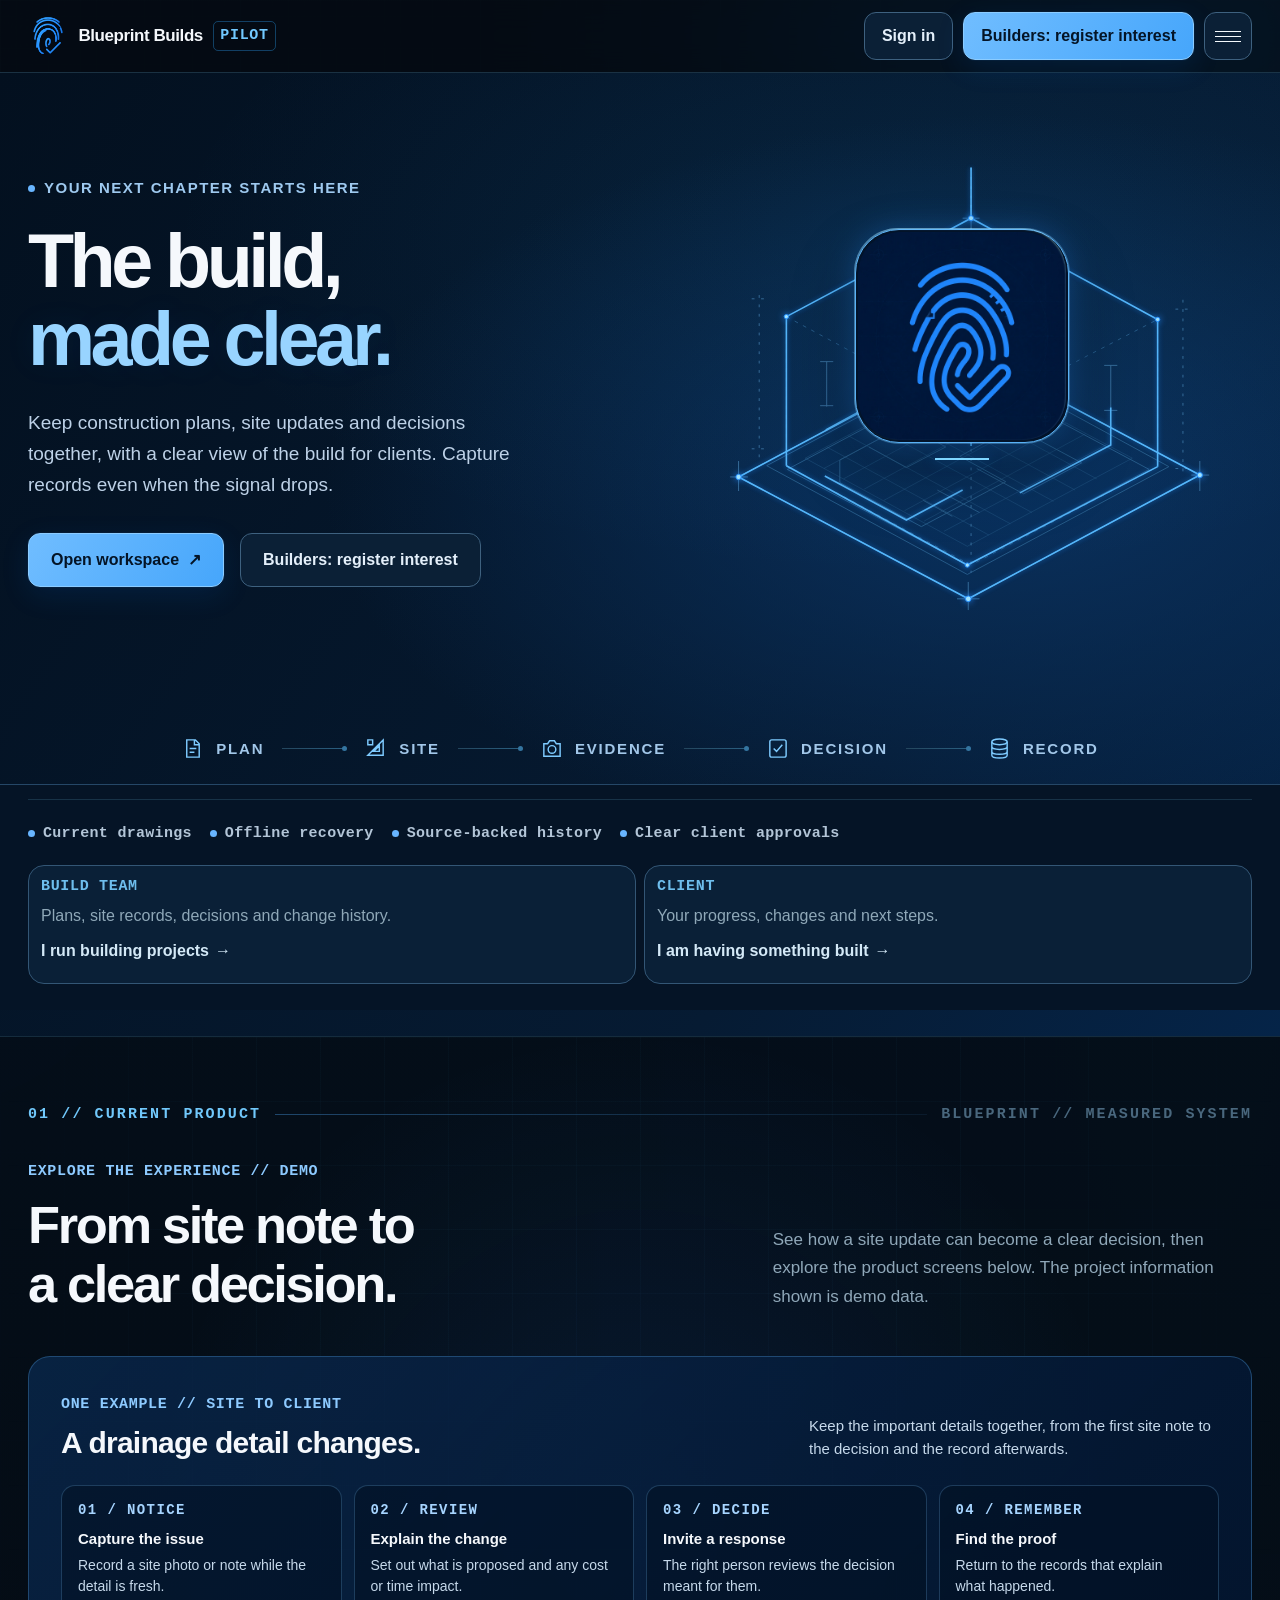
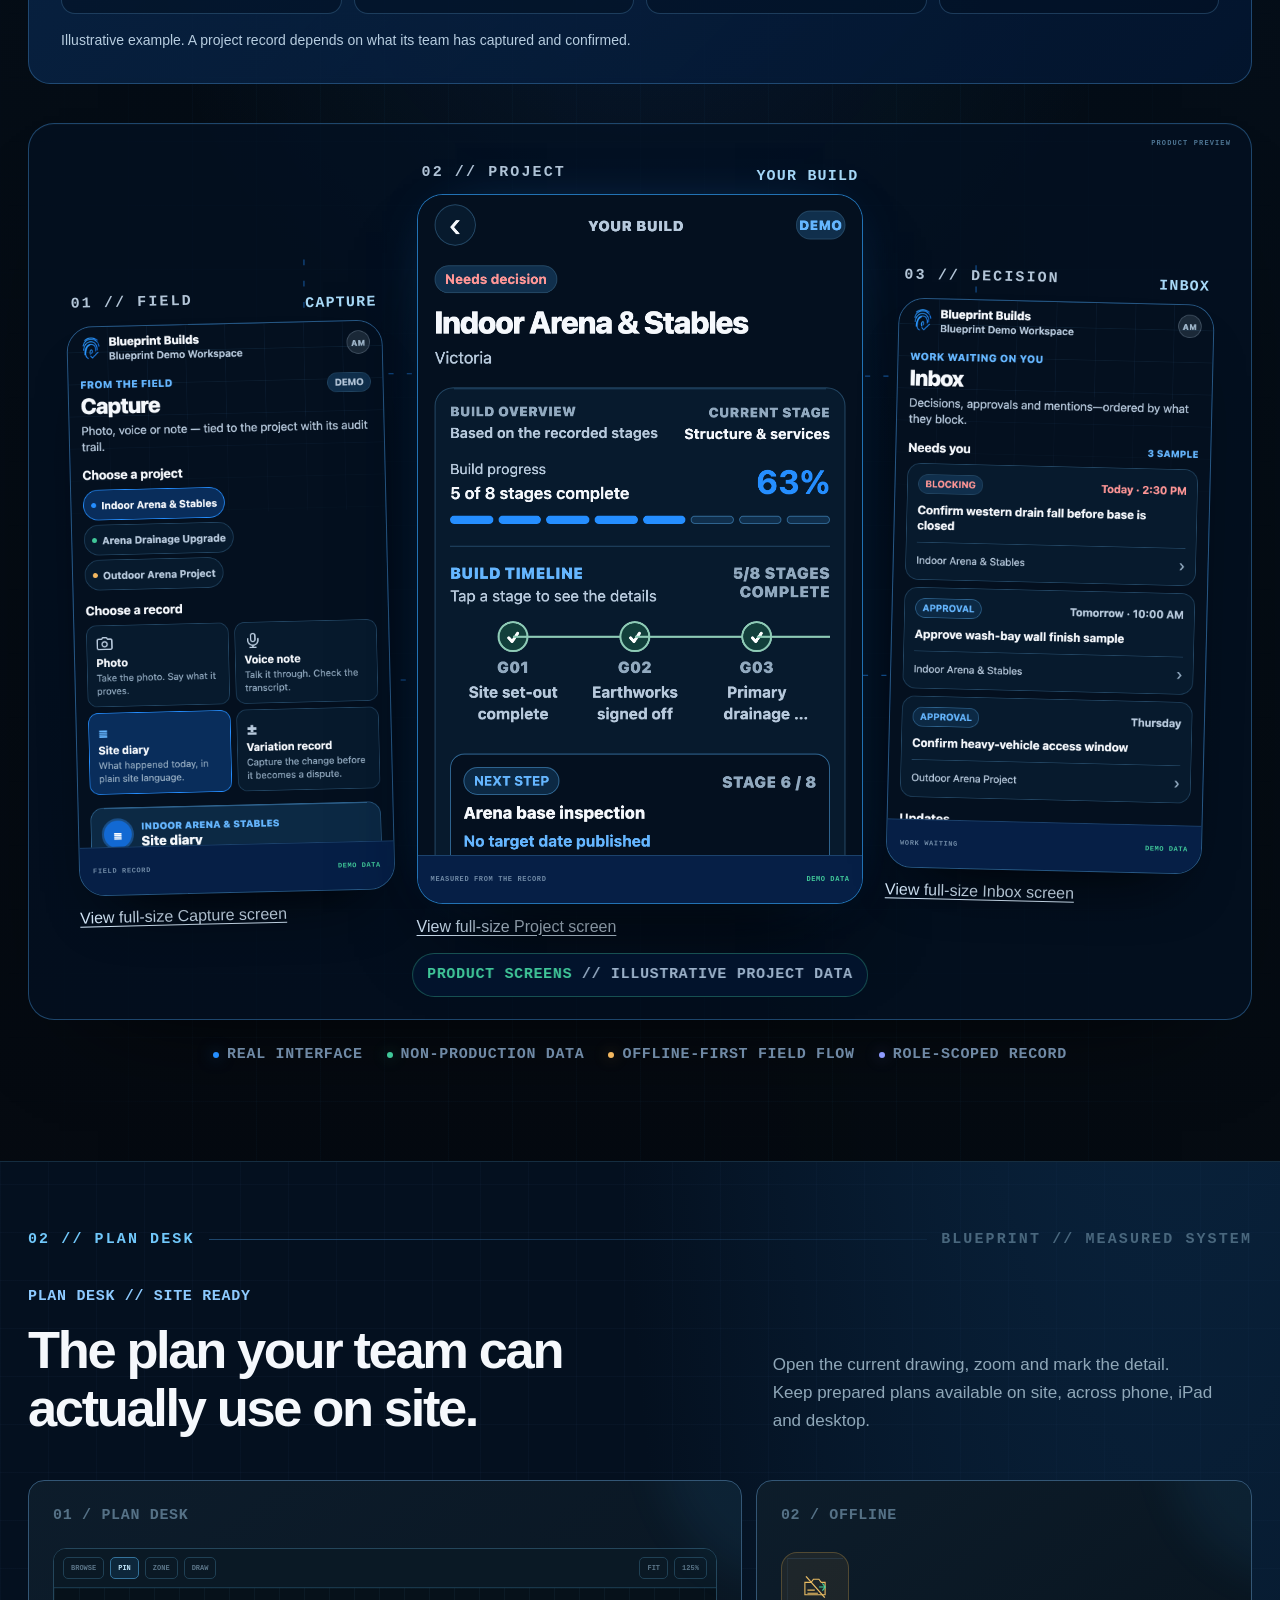
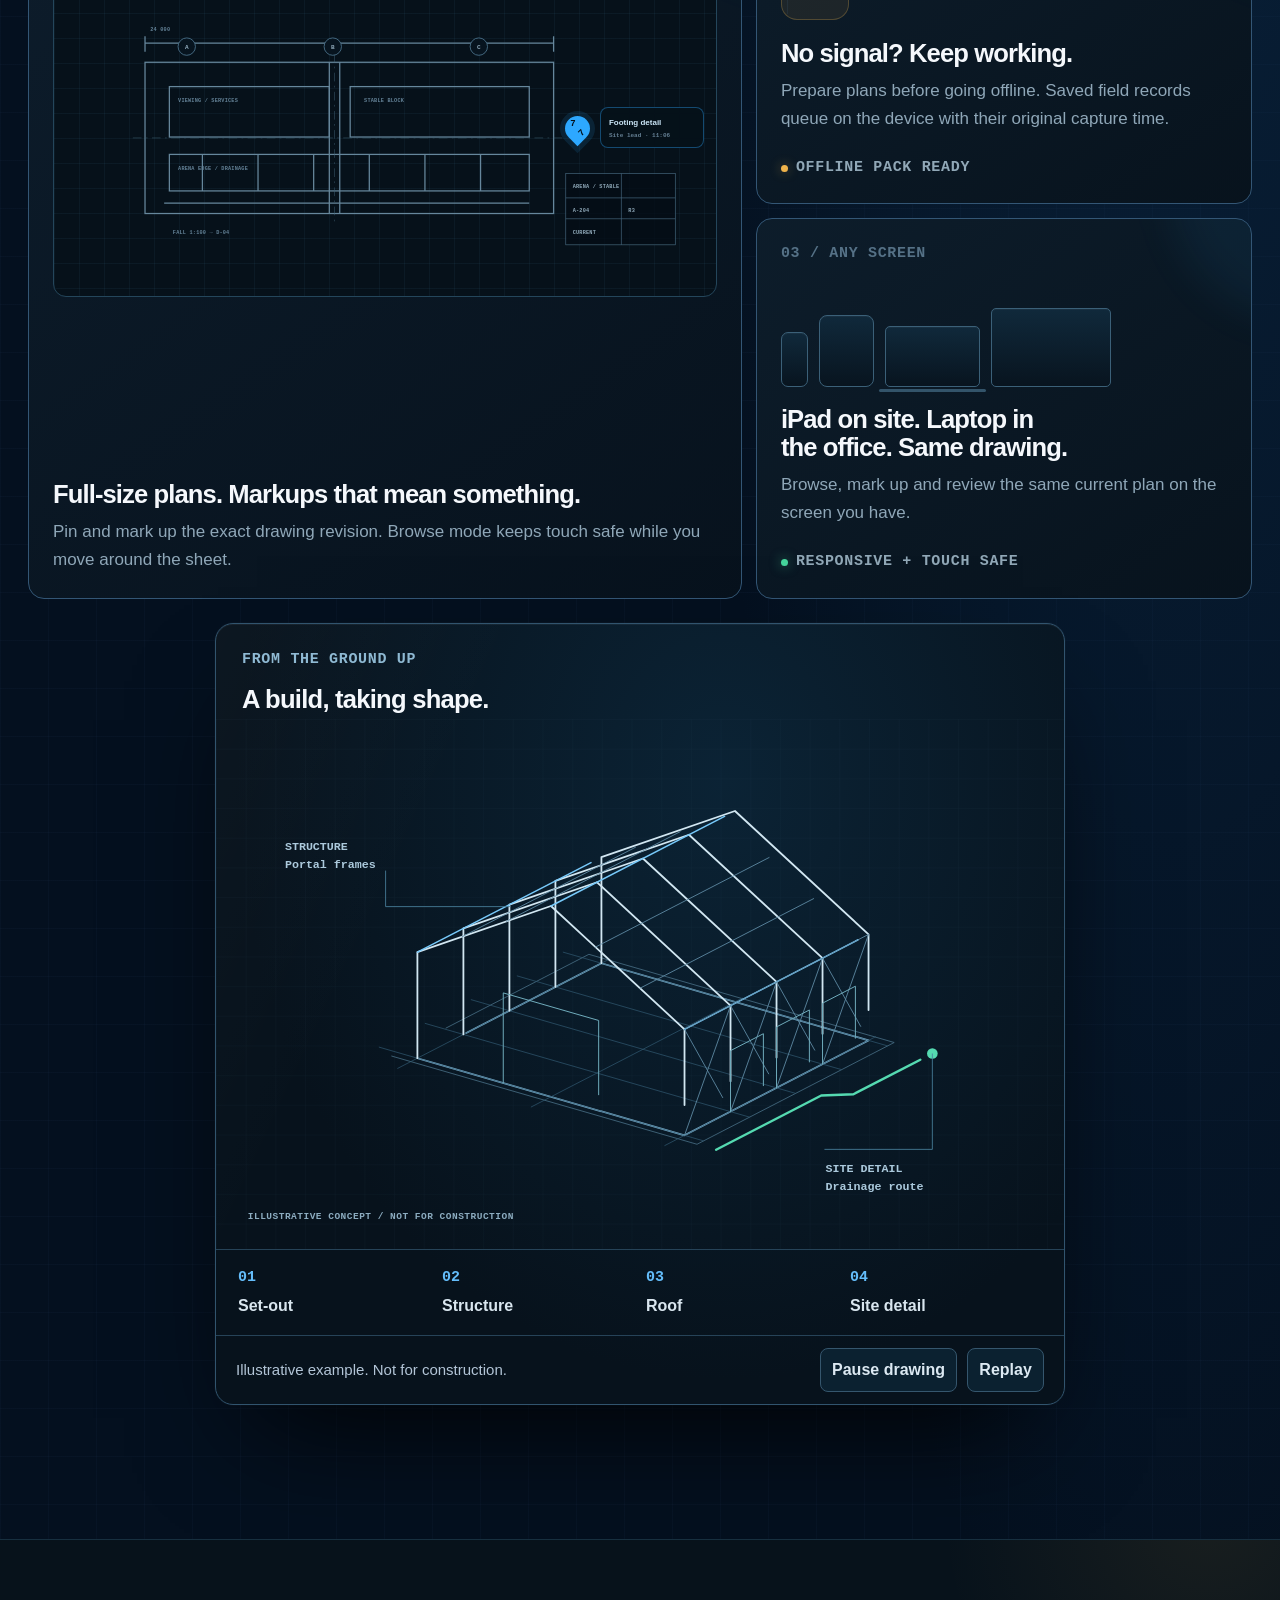
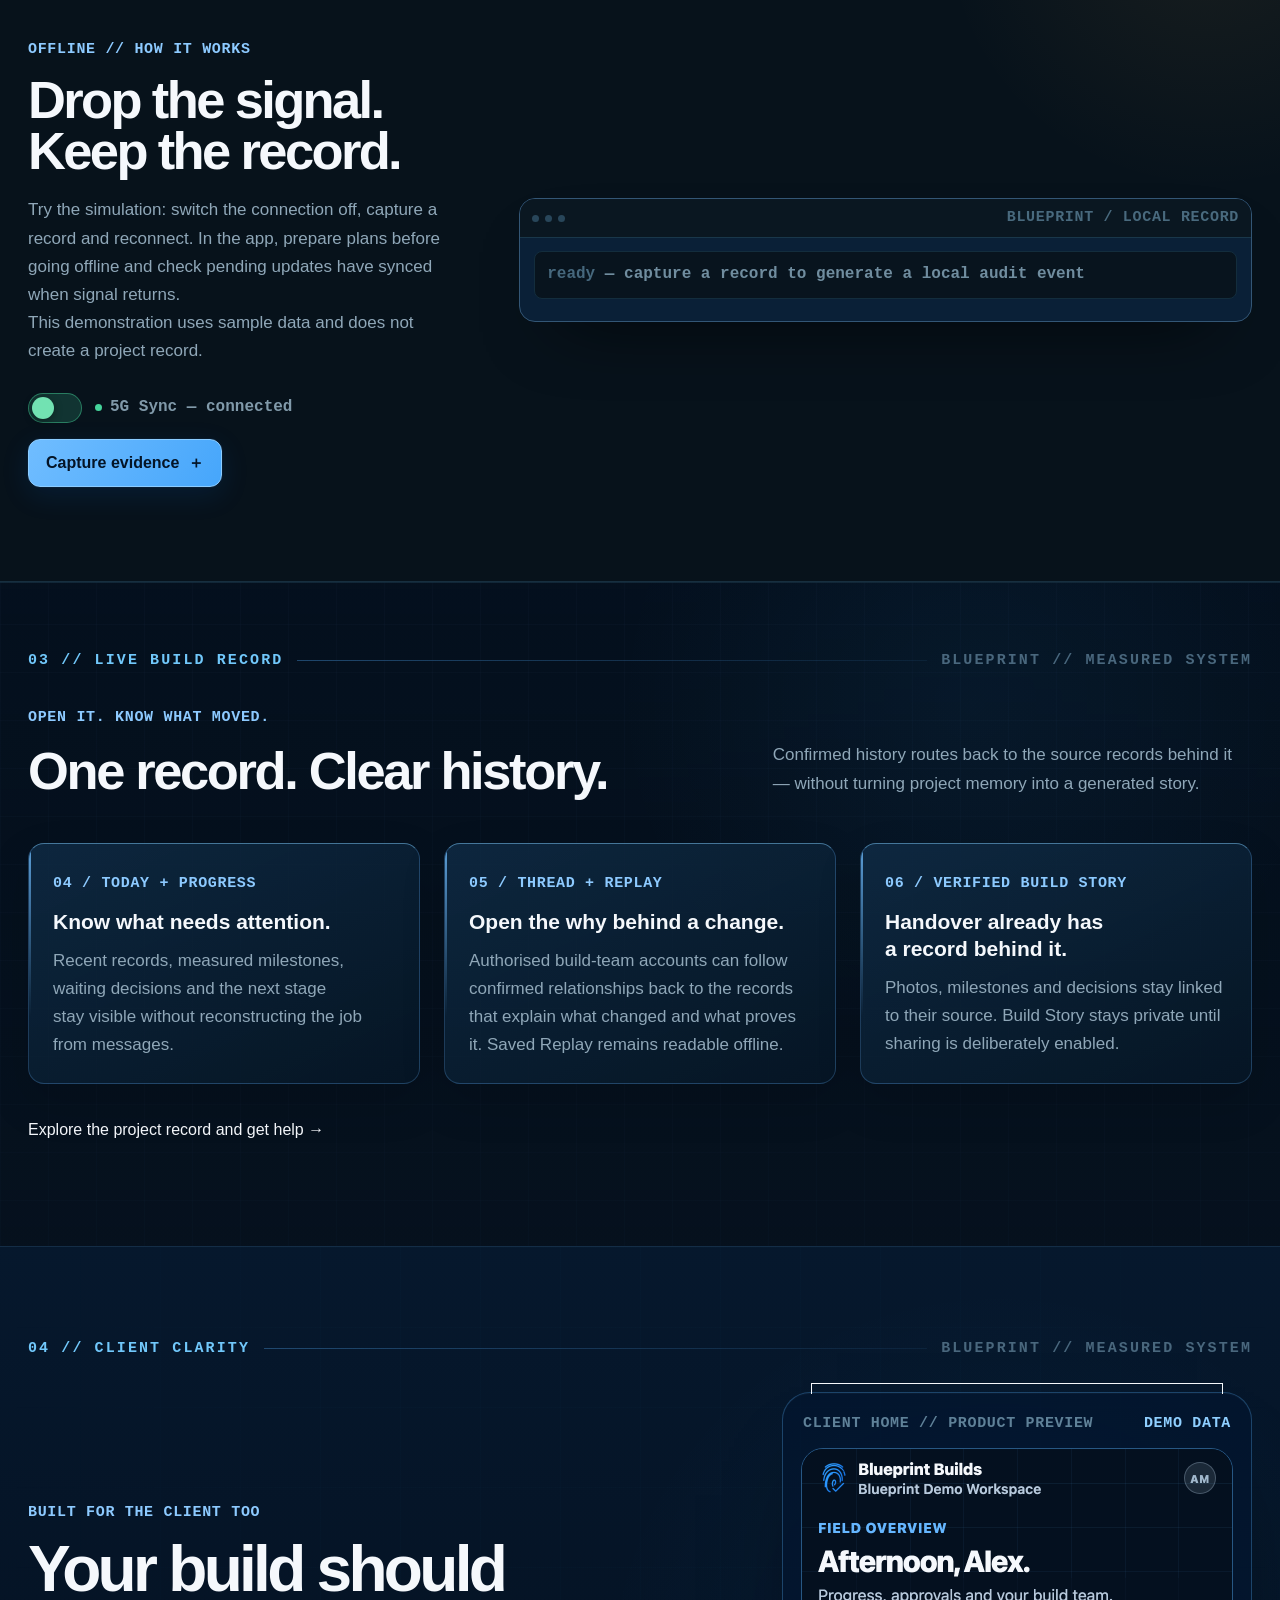
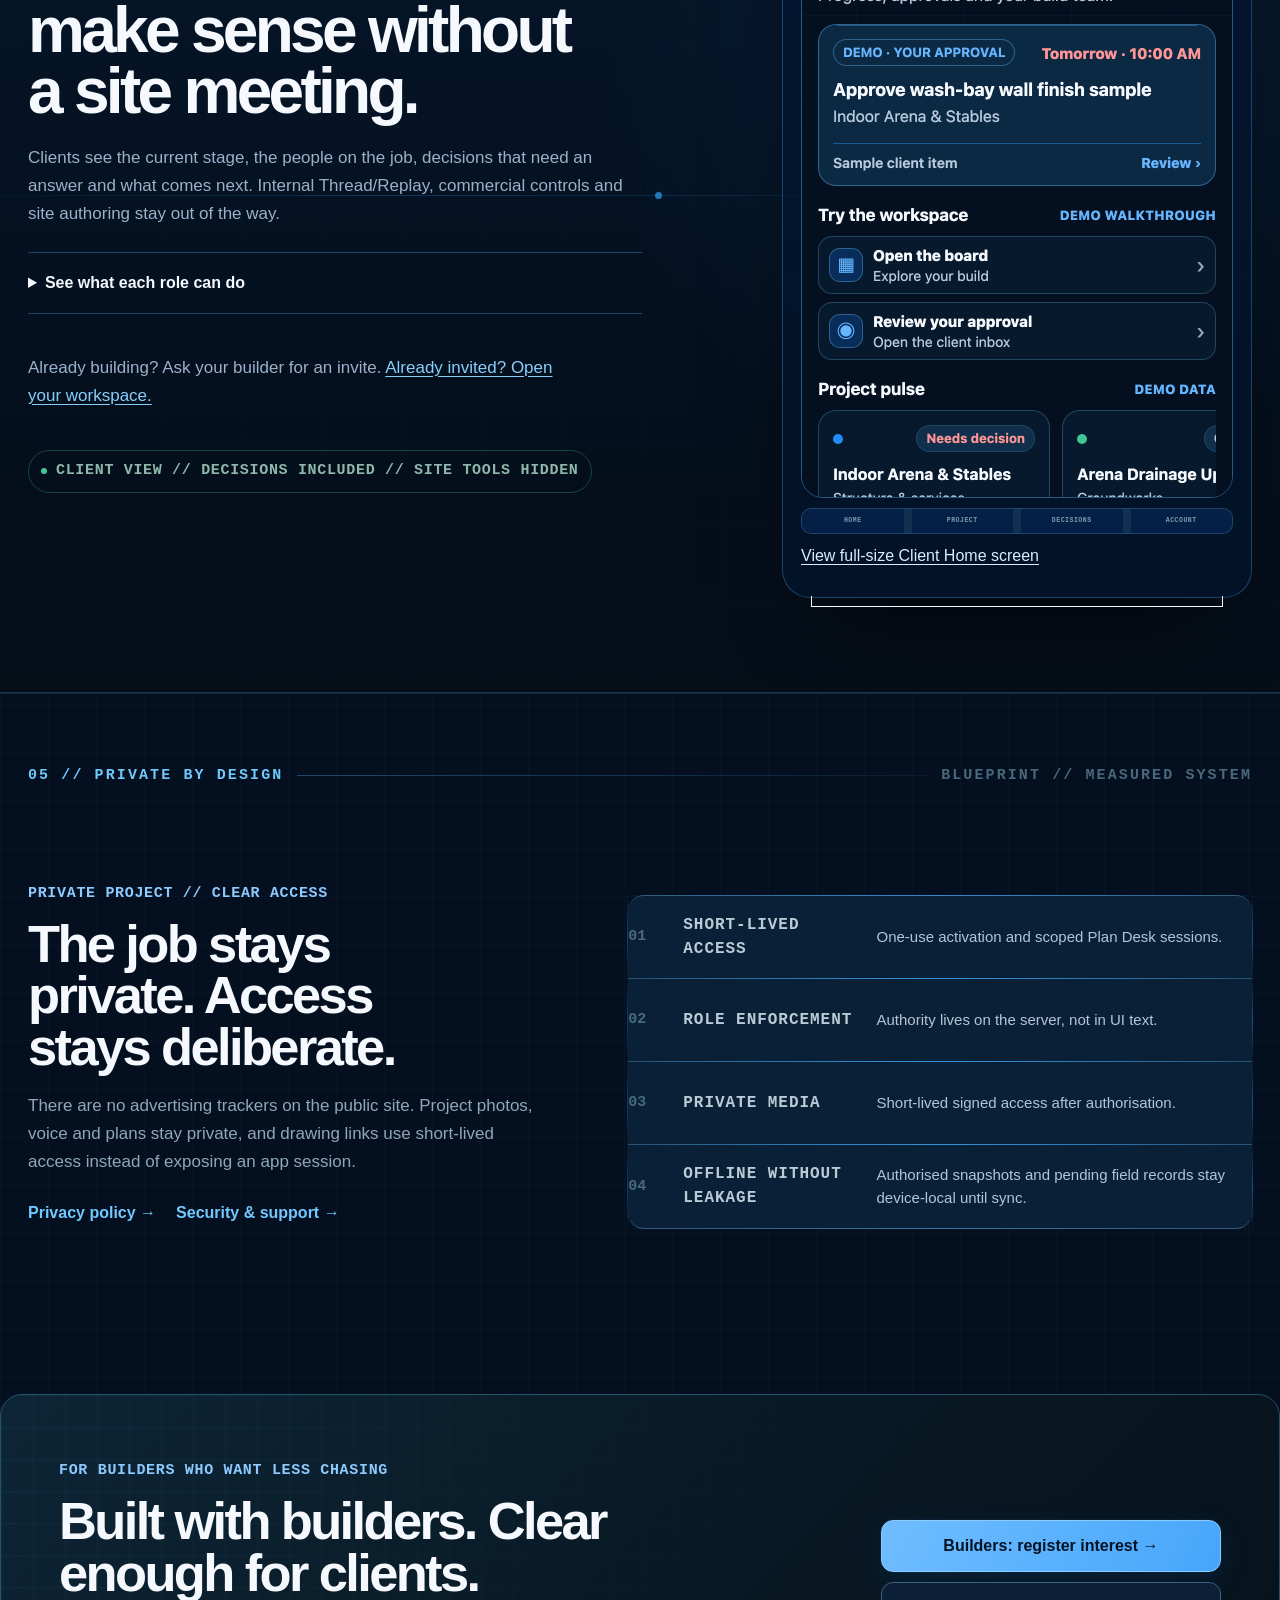
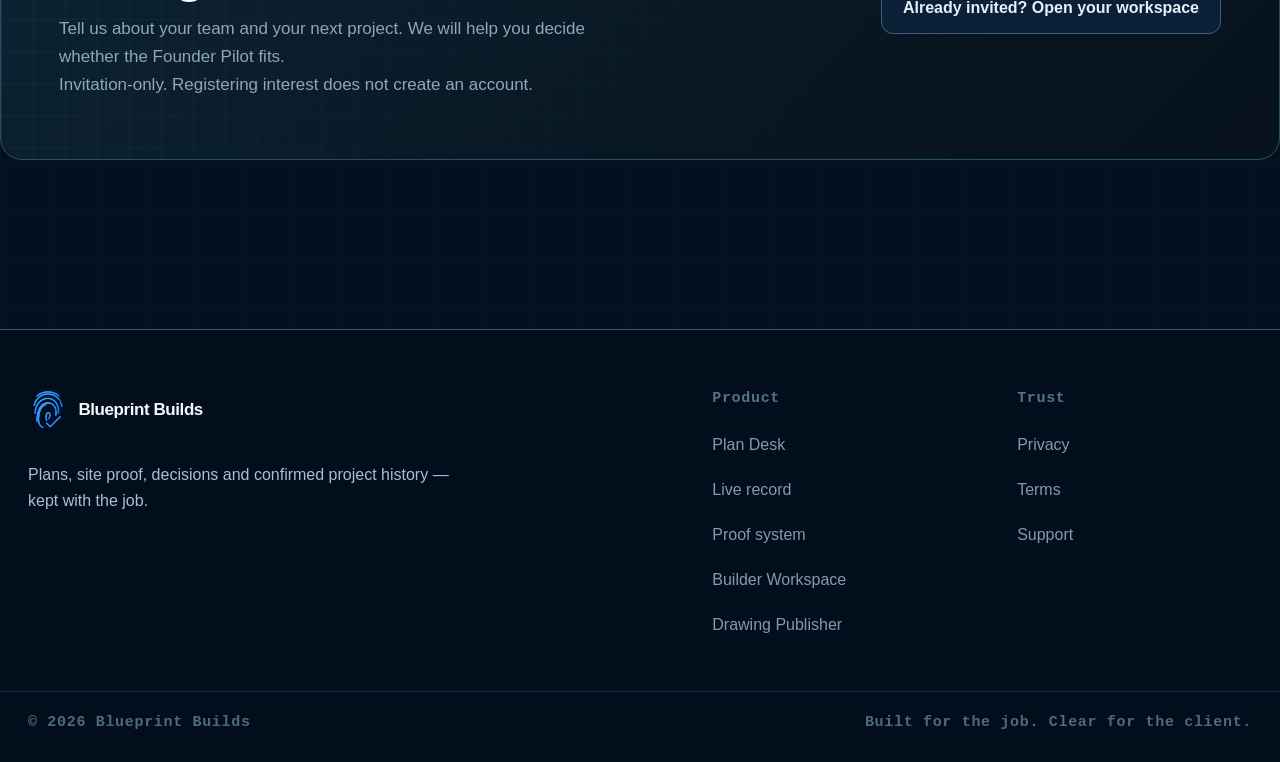
==== commit 1658fbfe: "Refresh Blueprint search and social identity" ====
--- a/index.html
+++ b/index.html
@@ -3,27 +3,32 @@
 <head>
 <meta charset="UTF-8" />
 <meta name="viewport" content="width=device-width, initial-scale=1" />
-<title>Blueprint Builds — Plans, Site Proof & Project History</title>
-<meta name="description" content="Keep current drawings, site evidence, decisions and confirmed project history connected, with offline recovery for field work." />
+<title>Blueprint Builds | Construction Plans &amp; Site Records App</title>
+<meta name="description" content="Blueprint Builds connects construction plans, site records and decisions for builders and clients, with offline field capture when signal drops." />
 <meta name="theme-color" content="#04101f">
 <meta name="robots" content="index,follow,max-image-preview:large" />
 <link rel="icon" sizes="16x16" href="/assets/icons/fingerprint-16.png" type="image/png">
 <link rel="icon" sizes="32x32" href="/assets/icons/fingerprint-32.png" type="image/png">
 <link rel="icon" sizes="48x48" href="/assets/icons/fingerprint-48.png" type="image/png">
 <link rel="canonical" href="https://blueprintbuilds.app/" />
-<meta property="og:title" content="Blueprint Builds — The build, made clear." />
-<meta property="og:description" content="Current drawings, site proof, decisions and source-backed project history kept together from site start to handover." />
+<meta property="og:title" content="Blueprint Builds — Construction Plans &amp; Site Records" />
+<meta property="og:description" content="Construction plans, site records and decisions connected for builders and clients." />
 <meta property="og:type" content="website" />
 <meta property="og:url" content="https://blueprintbuilds.app/" />
-<meta property="og:image" content="https://blueprintbuilds.app/assets/og-blueprint-builds.png" />
+<meta property="og:image" content="https://blueprintbuilds.app/assets/blueprint-social-20261111.jpg" />
+<meta property="og:image:width" content="1200" />
+<meta property="og:image:height" content="630" />
+<meta property="og:image:alt" content="The Blueprint Builds fingerprint and tick, with the words The build, made clear." />
 <meta name="twitter:card" content="summary_large_image" />
+<meta name="twitter:image" content="https://blueprintbuilds.app/assets/blueprint-social-20261111.jpg" />
+<meta name="twitter:image:alt" content="The Blueprint Builds fingerprint and tick, with the words The build, made clear." />
 <link rel="stylesheet" href="/assets/home.css" />
 <link rel="stylesheet" href="/assets/blueprint-pulse-home.css" />
 <link rel="stylesheet" href="/assets/blueprint-product-media.css" />
 <link rel="stylesheet" href="/assets/blueprint-motion-system.css" />
 <link rel="stylesheet" href="/assets/blueprint-client-experience.css" />
 <link rel="stylesheet" href="/assets/blueprint-build-story.css" />
-<link rel="stylesheet" href="/assets/blueprint-arrival.css?v=signature-20260920" />
+<link rel="stylesheet" href="/assets/blueprint-arrival.css?v=draw-20261110" />
 <script type="application/ld+json">
 {
   "@context": "https://schema.org",
@@ -95,7 +100,7 @@
       <div class="hero-copy">
         <div class="eyebrow"><span class="pulse"></span> YOUR NEXT CHAPTER STARTS HERE</div>
         <h1>The build,<br><span>made clear.</span></h1>
-        <p class="hero-lead">Capture site updates when the signal drops. Keep decisions and plans together, with a clear view of the build for clients.</p>
+        <p class="hero-lead">Keep construction plans, site updates and decisions together, with a clear view of the build for clients. Capture records even when the signal drops.</p>
         <div class="hero-actions">
           <a class="btn btn-primary btn-large" href="/workspace/">Open workspace <span aria-hidden="true">↗</span></a>
           <a class="btn btn-quiet btn-large" href="#access">Builders: register interest</a>
@@ -129,6 +134,7 @@
 </svg>
           <div class="bpb-mark-stage" data-mark-stage>
             <img class="bp-arrival-art" data-arrival-art src="/assets/blueprint-identity-master.webp" width="178" height="178" alt="" fetchpriority="high" decoding="sync" />
+            <span class="bp-arrival-scan" data-arrival-scan aria-hidden="true"></span>
             <div class="bp-arrival-rule"></div>
           </div>
         </div>
@@ -410,7 +416,7 @@
   <div class="shell footer-bottom"><span>© <span data-testid="footer-year"></span> Blueprint Builds</span><span>Built for the job. Clear for the client.</span></div>
 </footer>
 <div class="toast" data-testid="toast" role="status" aria-live="polite"></div>
-<script src="/assets/blueprint-arrival.js?v=signature-20260920"></script>
+<script src="/assets/blueprint-arrival.js?v=draw-20261110"></script>
 <script src="/assets/landing.js"></script>
 <script src="/assets/home.js"></script>
 <script src="/assets/blueprint-building.js"></script>
--- a/assets/blueprint-arrival.css
+++ b/assets/blueprint-arrival.css
@@ -24,6 +24,8 @@
 .bpb-mark-stage::before,.bpb-mark-stage::after{content:"";position:absolute;width:20px;height:20px;pointer-events:none;border-color:#65adf1;border-style:solid}
 .bpb-mark-stage::before{left:-1px;top:-1px;border-width:1px 0 0 1px}.bpb-mark-stage::after{bottom:-1px;right:-1px;border-width:0 1px 1px 0}
 .bp-arrival-art{width:178px;height:178px;display:block;object-fit:contain;max-width:none;border-radius:34px}
+/* A single drafting-light sweep lives inside the existing brand panel. */
+.bp-arrival-scan{position:absolute;z-index:2;top:0;left:14%;right:14%;height:1px;opacity:0;pointer-events:none;background:linear-gradient(90deg,transparent,#71c9ff 23%,#e1f6ff 50%,#71c9ff 77%,transparent);box-shadow:0 0 10px 1px rgba(70,177,255,.5),0 0 24px 3px rgba(37,142,255,.2)}
 .bp-arrival-rule{position:absolute;bottom:25px;width:66px;height:2px;background:#258eff;transform-origin:left}
 .bp-arrival-skip{position:absolute;right:14px;bottom:0;min-height:44px;padding:10px 14px;border:1px solid #38536b;border-radius:9px;color:#c7d9e9;background:#0b1928;font:500 15px/1.4 var(--sans);pointer-events:auto;cursor:pointer}
 .bp-arrival-skip[hidden]{display:none!important}.bp-arrival-skip:hover{background:#132a3e}.bp-arrival-skip:focus-visible{outline:2px solid #8dcfff;outline-offset:4px}
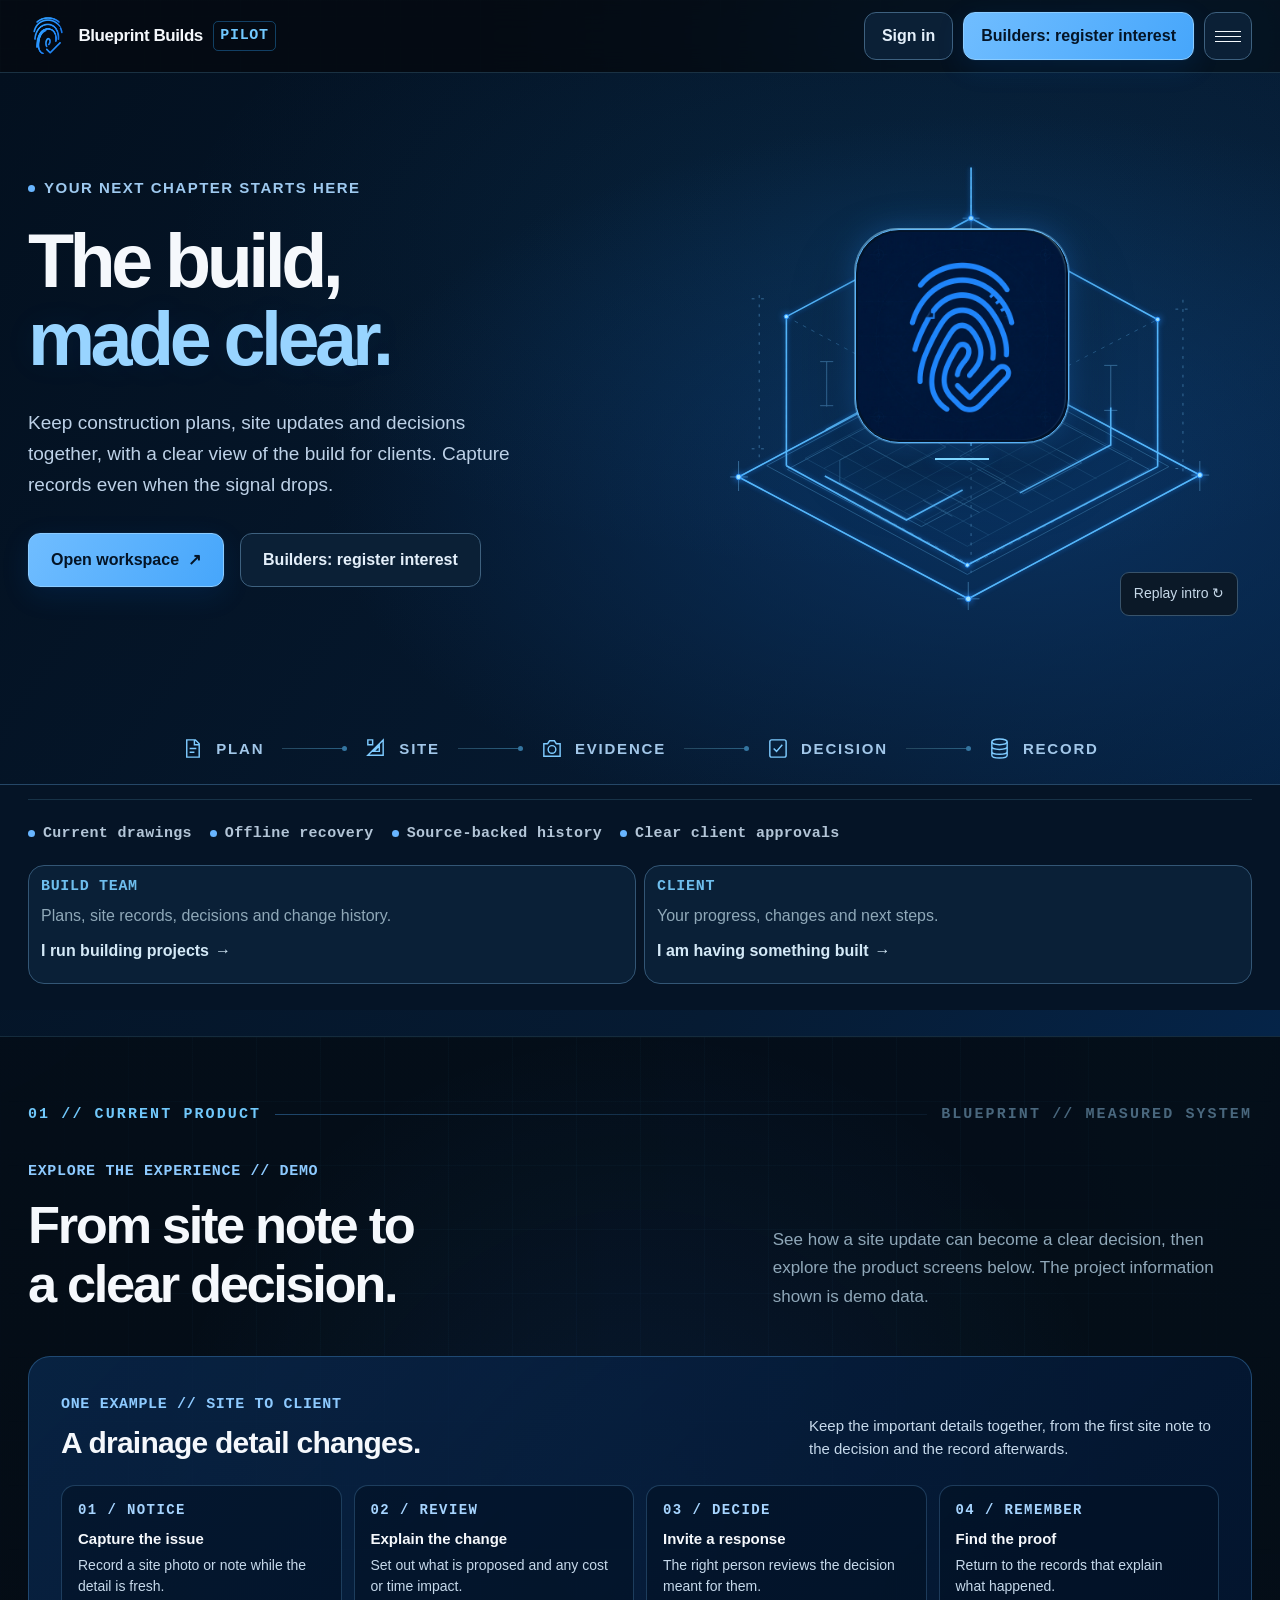
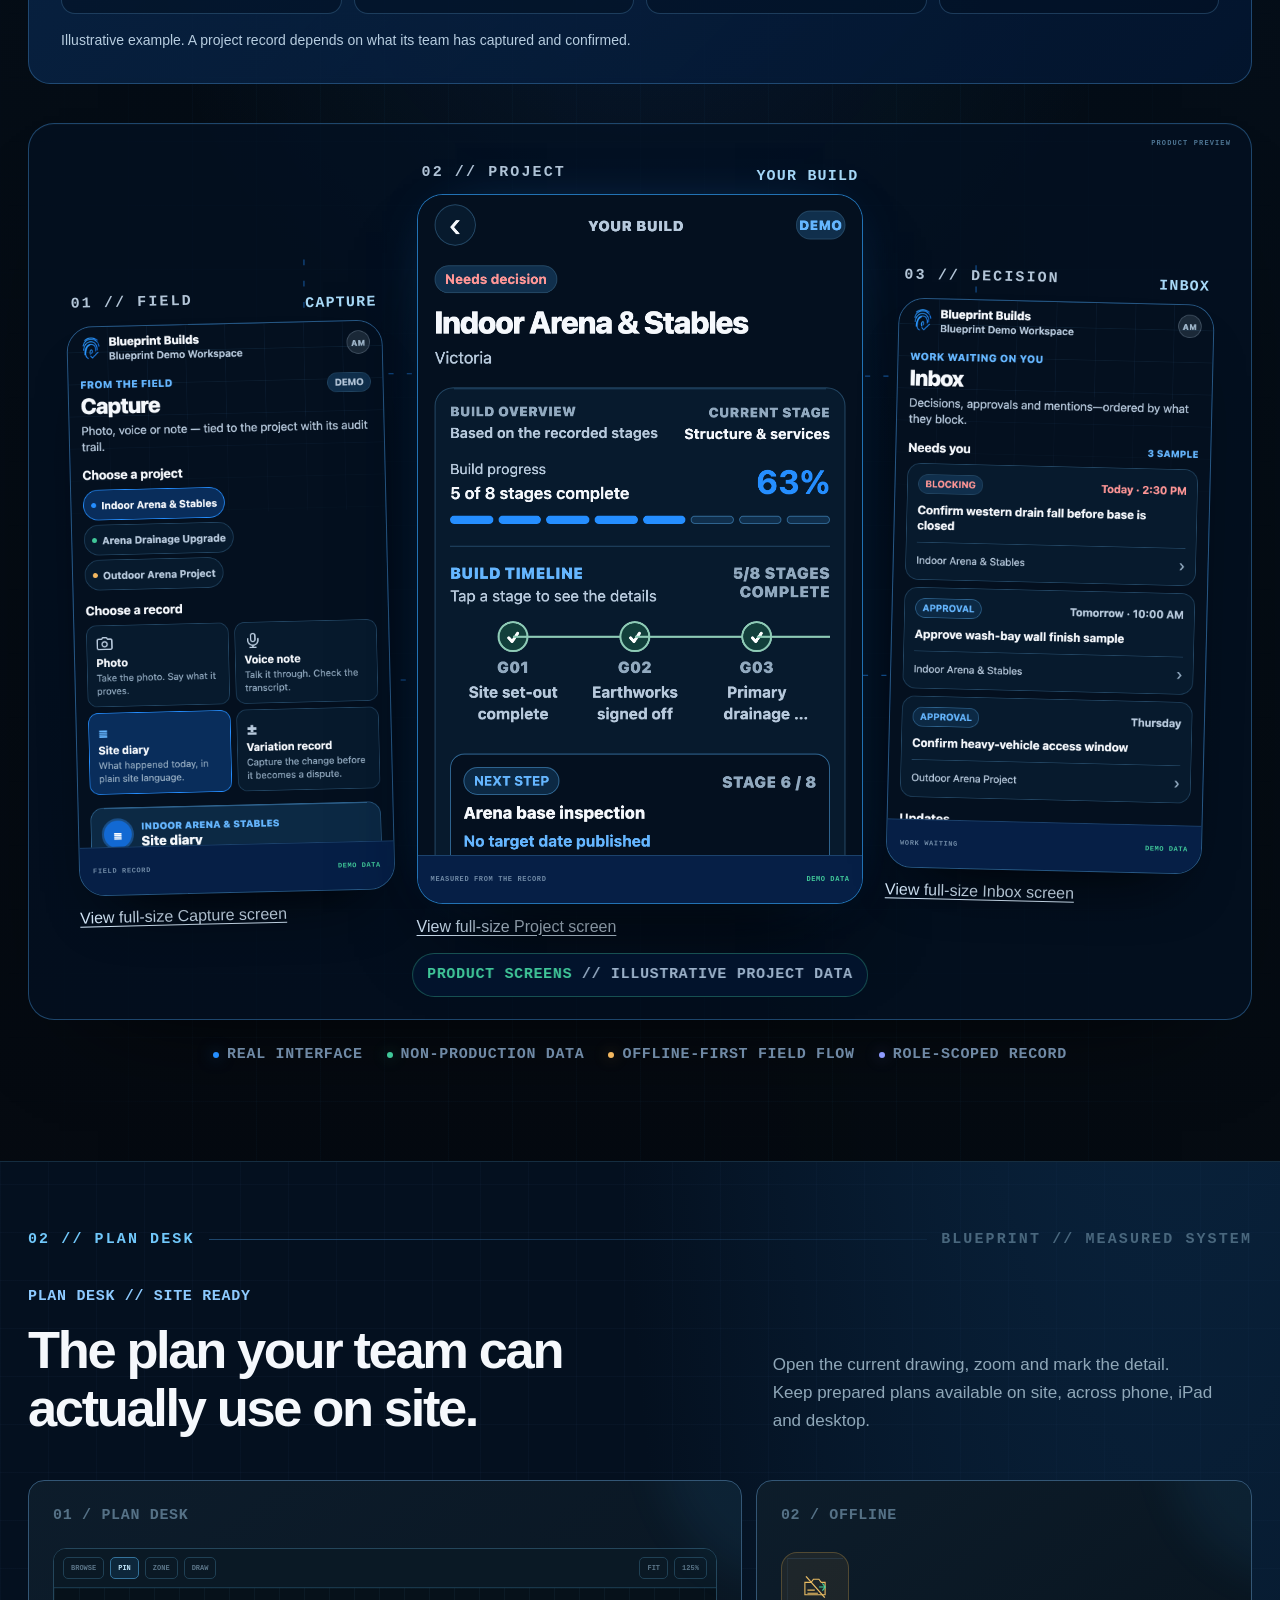
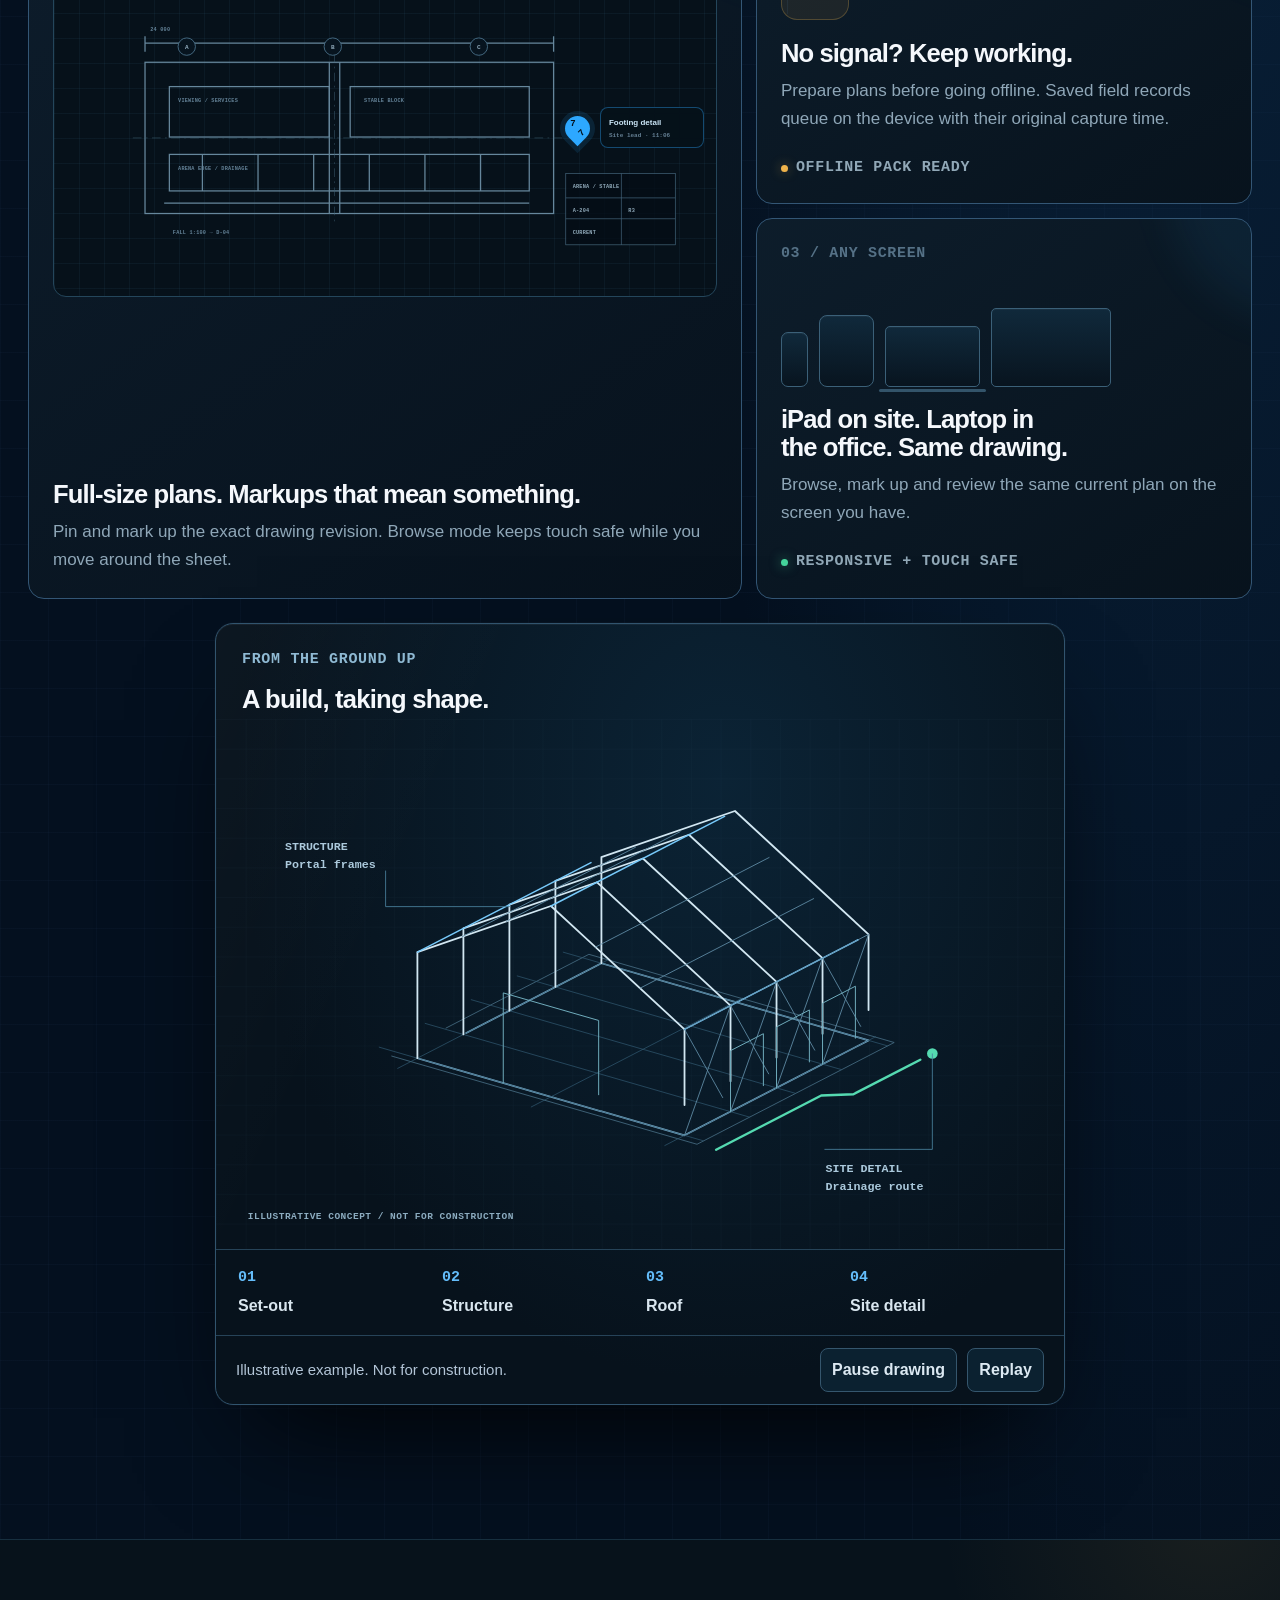
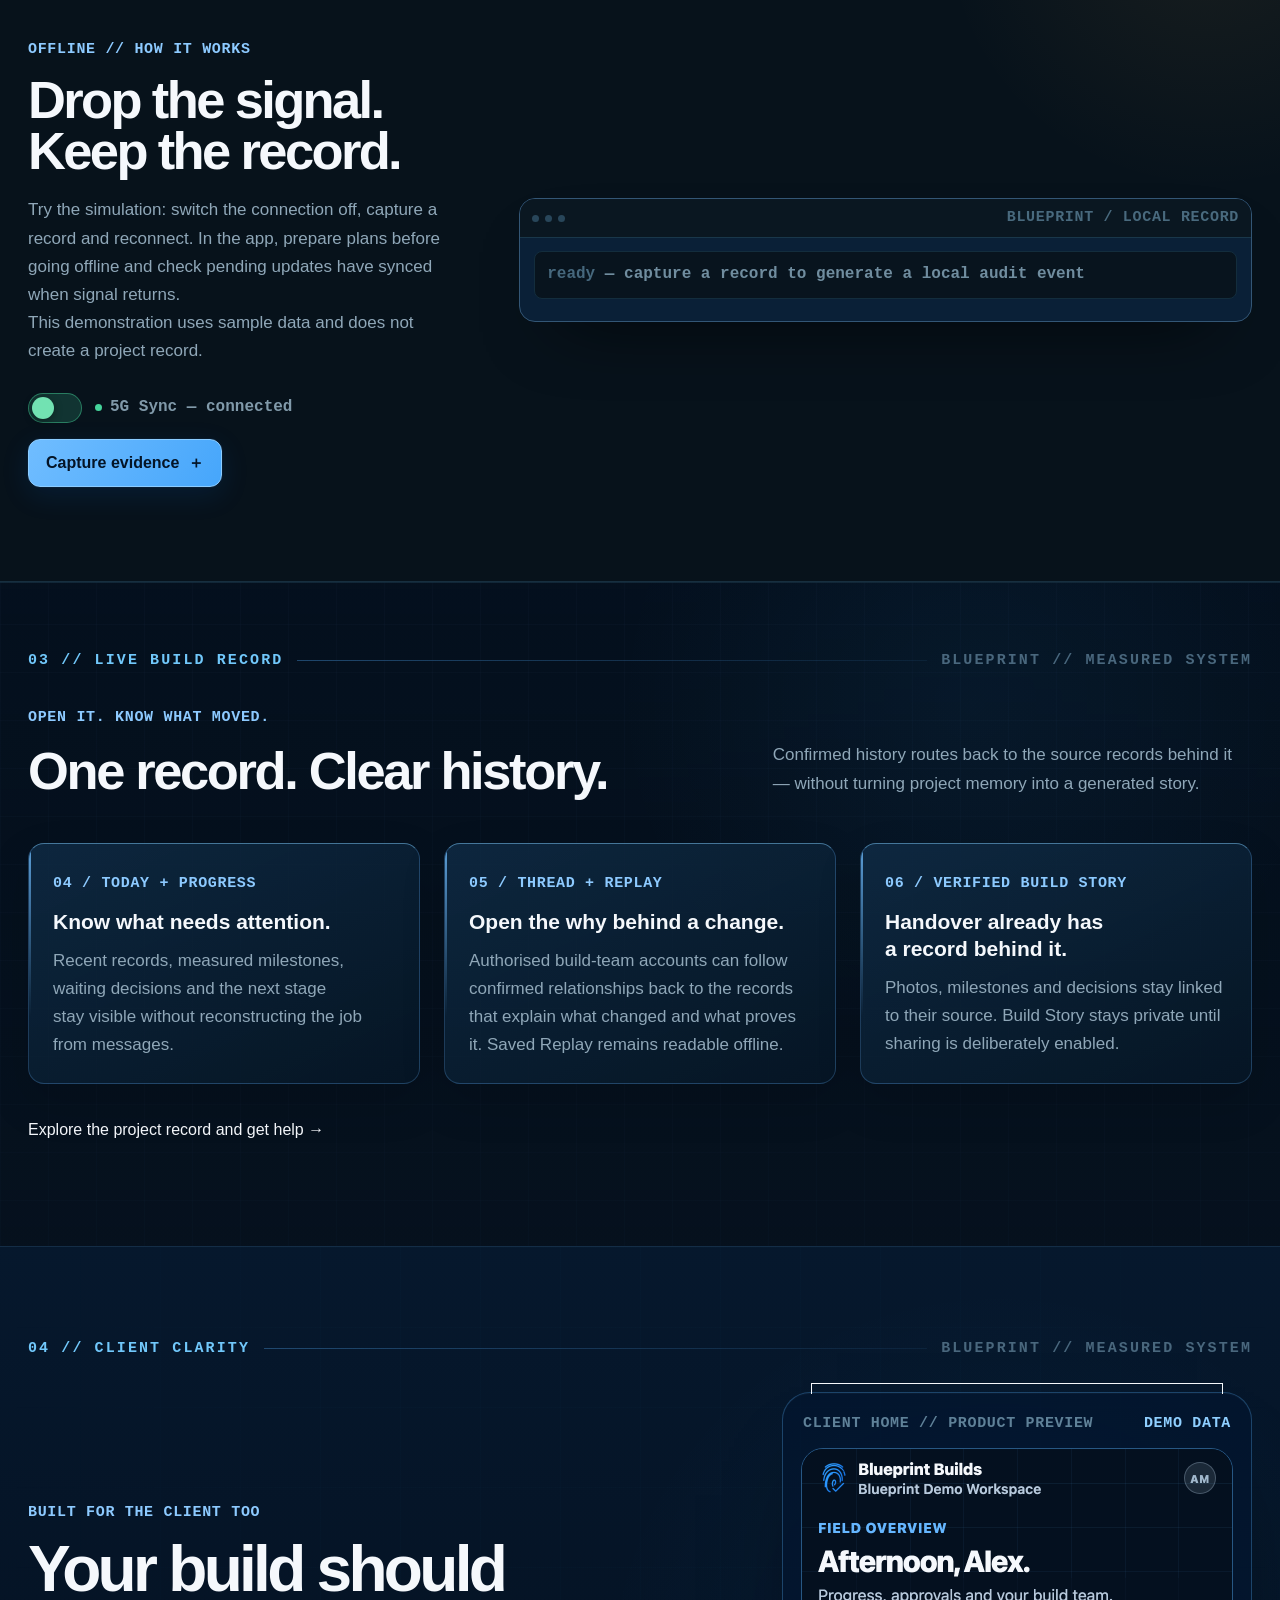
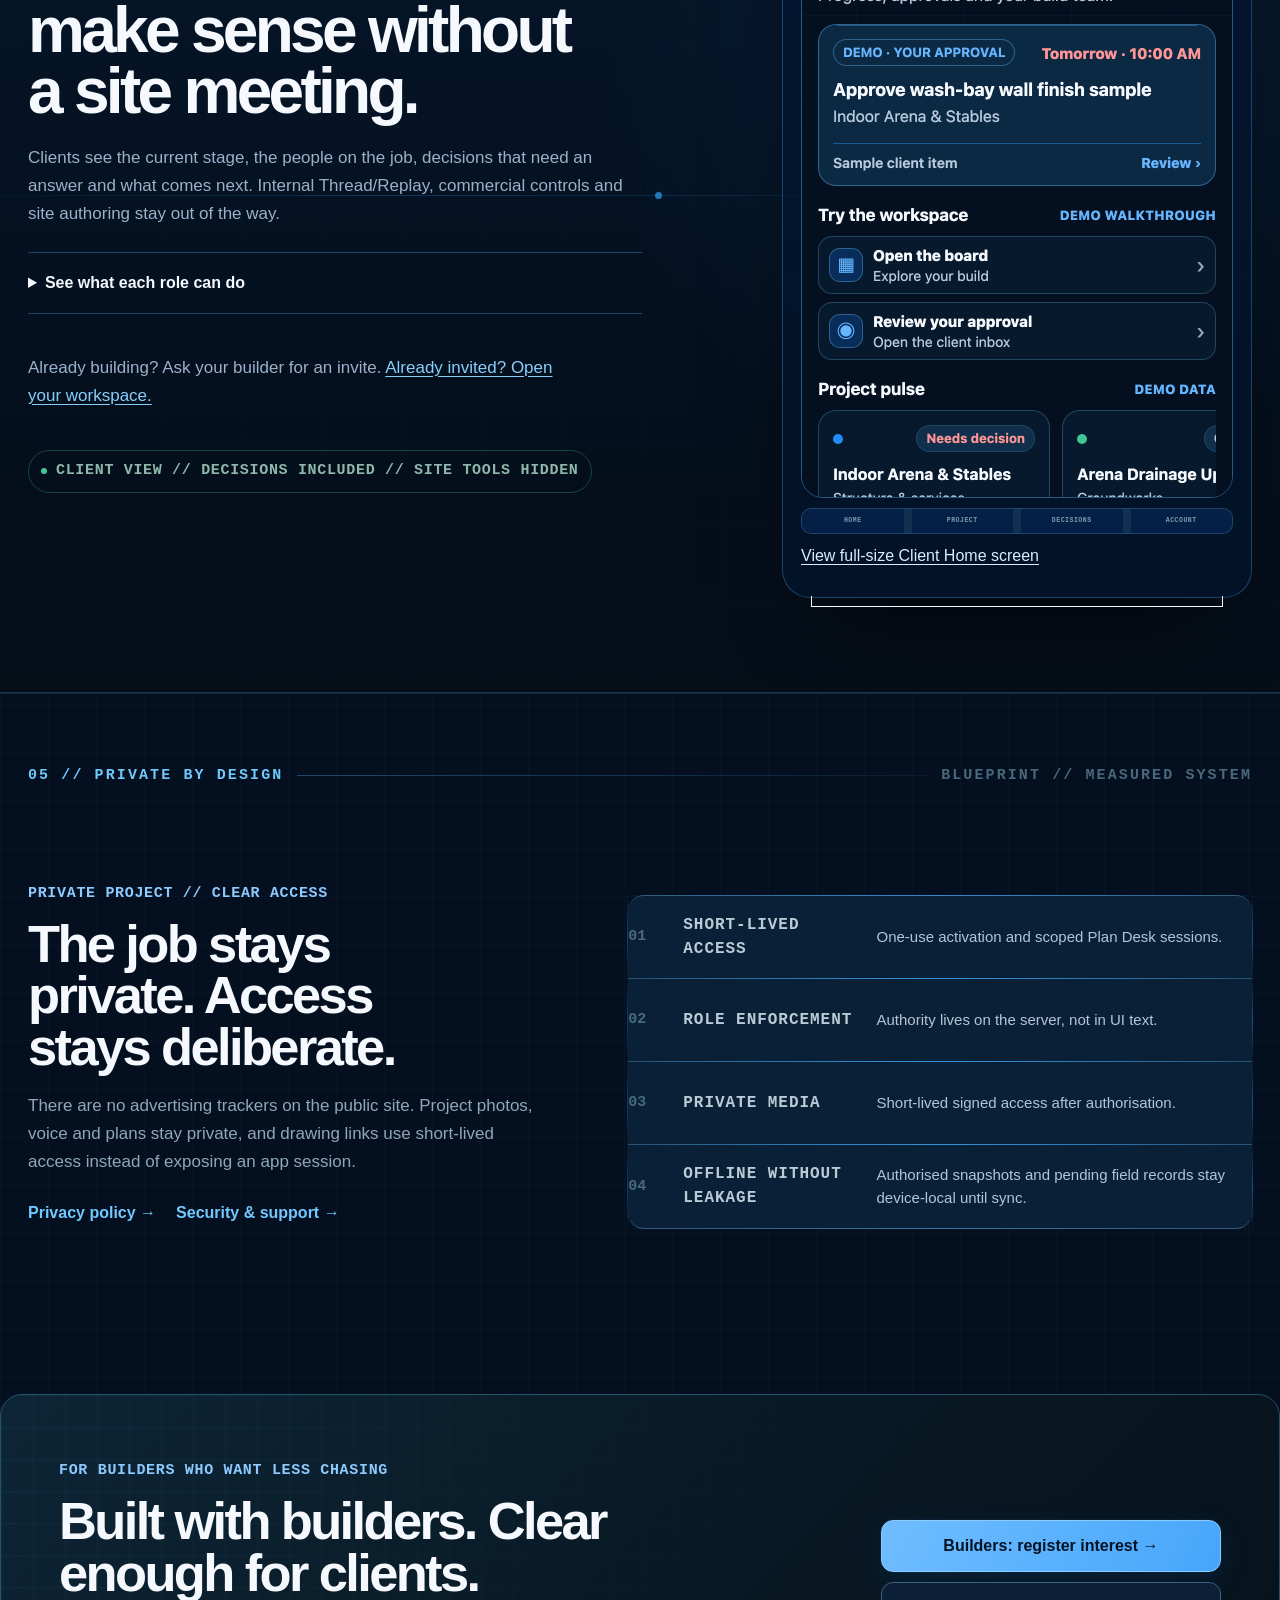
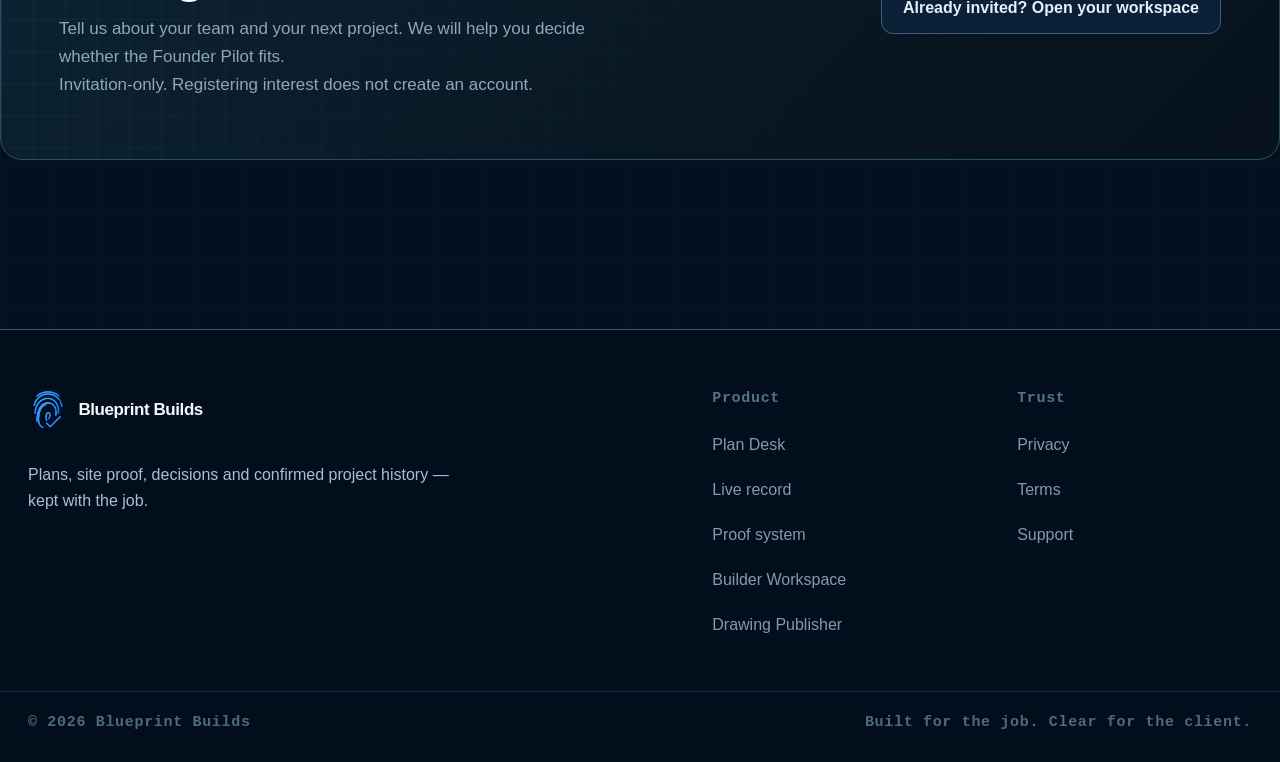
==== commit dcbbbaa8: "Make Blueprint intro replayable" ====
--- a/index.html
+++ b/index.html
@@ -28,7 +28,7 @@
 <link rel="stylesheet" href="/assets/blueprint-motion-system.css" />
 <link rel="stylesheet" href="/assets/blueprint-client-experience.css" />
 <link rel="stylesheet" href="/assets/blueprint-build-story.css" />
-<link rel="stylesheet" href="/assets/blueprint-arrival.css?v=draw-20261110" />
+<link rel="stylesheet" href="/assets/blueprint-arrival.css?v=replay-20261111" />
 <script type="application/ld+json">
 {
   "@context": "https://schema.org",
@@ -139,6 +139,7 @@
           </div>
         </div>
         <button class="bp-arrival-skip" type="button" data-arrival-skip hidden aria-label="Skip welcome animation">Still view</button>
+        <button class="bp-arrival-replay" type="button" data-arrival-replay hidden aria-label="Replay Blueprint intro">Replay intro <span aria-hidden="true">↻</span></button>
       </div>
     </div>
     <div class="shell truth-rail" aria-label="Blueprint Builds connected workflow">
@@ -416,7 +417,7 @@
   <div class="shell footer-bottom"><span>© <span data-testid="footer-year"></span> Blueprint Builds</span><span>Built for the job. Clear for the client.</span></div>
 </footer>
 <div class="toast" data-testid="toast" role="status" aria-live="polite"></div>
-<script src="/assets/blueprint-arrival.js?v=draw-20261110"></script>
+<script src="/assets/blueprint-arrival.js?v=replay-20261111"></script>
 <script src="/assets/landing.js"></script>
 <script src="/assets/home.js"></script>
 <script src="/assets/blueprint-building.js"></script>
--- a/assets/blueprint-arrival.css
+++ b/assets/blueprint-arrival.css
@@ -38,3 +38,11 @@
 @media(prefers-reduced-motion:reduce){.bp-arrival *{animation:none!important;transition:none!important}.bp-arrival-skip{display:none!important}}
 
 .bpb-welcome-audiences{padding:14px 0 26px;background:#07131f}.bpb-welcome-audiences .hero-facts{margin-top:0}.bpb-welcome-audiences .hero-audiences{margin-top:20px}
+
+/* A quiet optional replay for visitors who missed the first pass. */
+.bp-arrival-replay{position:absolute;right:14px;bottom:0;min-height:44px;padding:9px 13px;border:1px solid #38536b;border-radius:9px;color:#c7d9e9;background:#0b1928;font:500 14px/1.4 var(--sans);pointer-events:auto;cursor:pointer}
+.bp-arrival-replay[hidden]{display:none!important}
+.bp-arrival-replay:hover{background:#132a3e;color:#fff}
+.bp-arrival-replay:focus-visible{outline:2px solid #8dcfff;outline-offset:4px}
+@media(max-width:700px){.bp-arrival-replay{right:0;bottom:-6px}}
+@media(prefers-reduced-motion:reduce){.bp-arrival-replay{display:none!important}}
